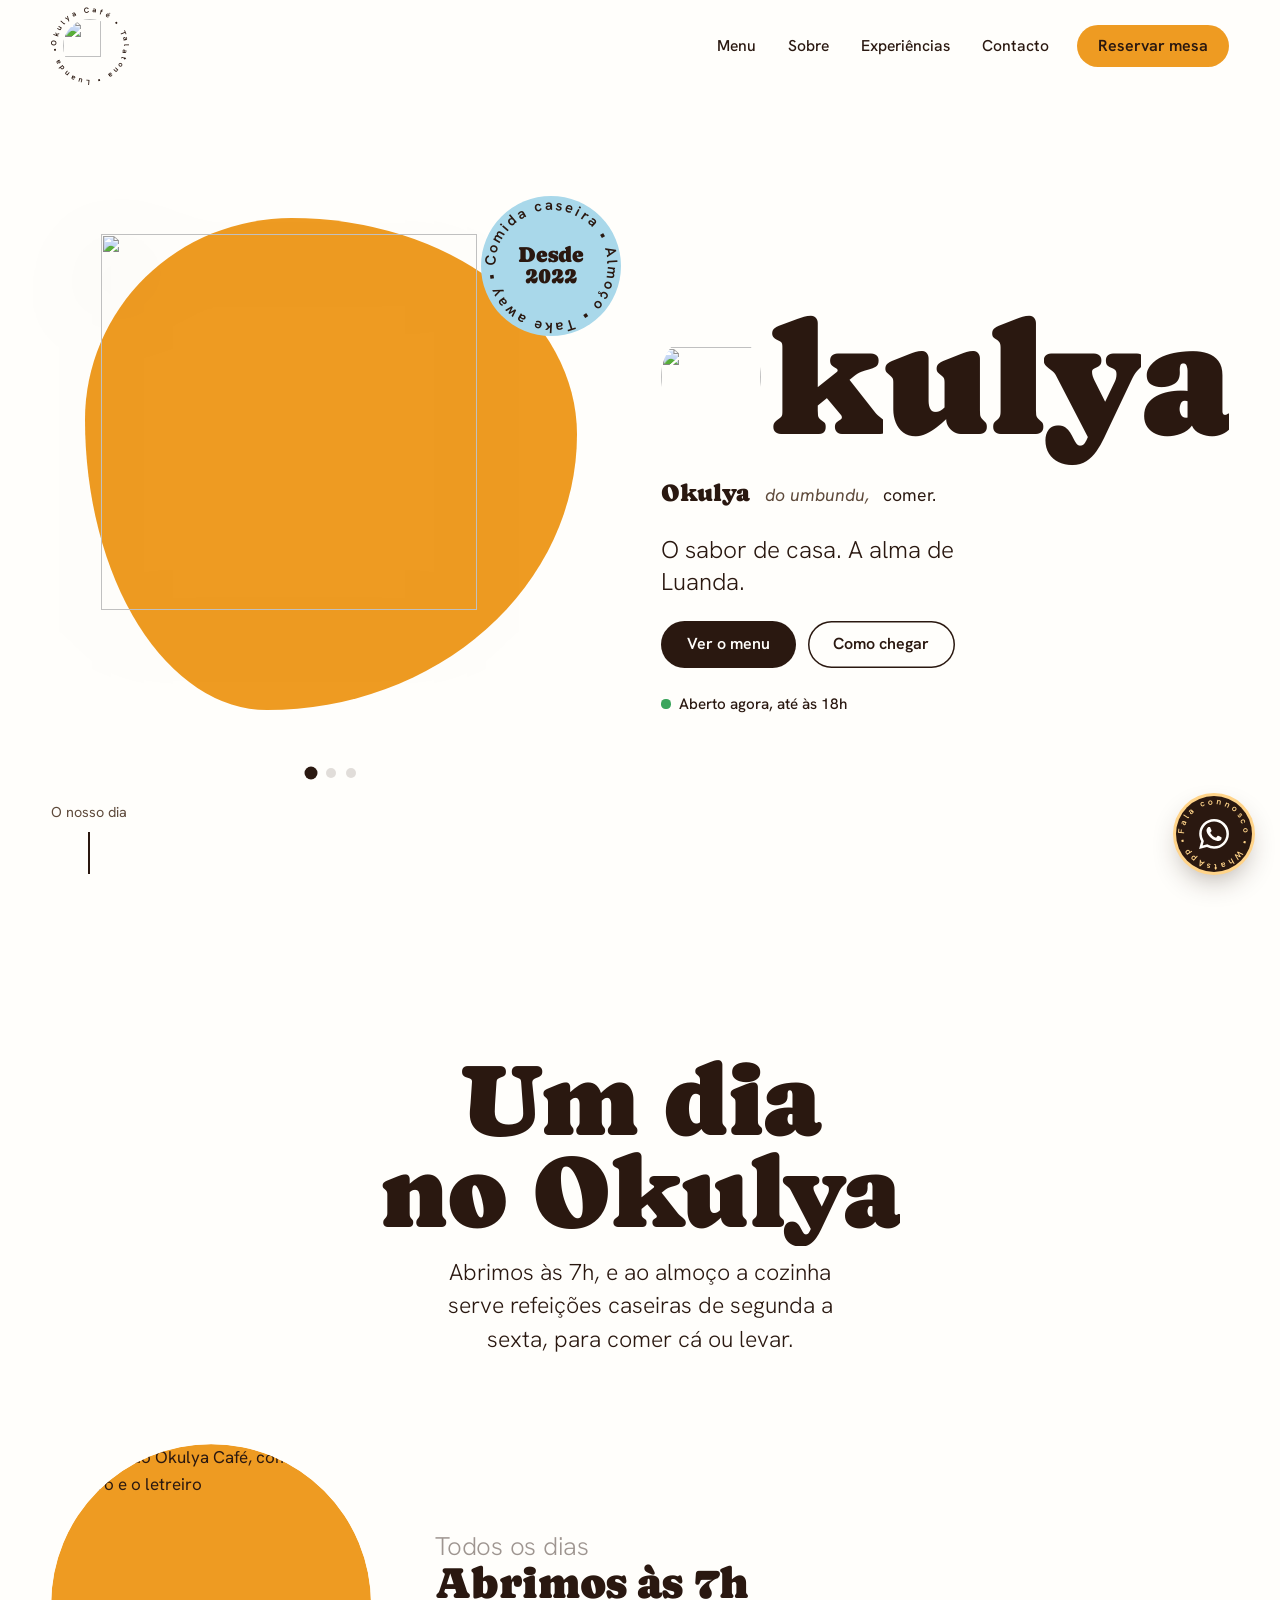
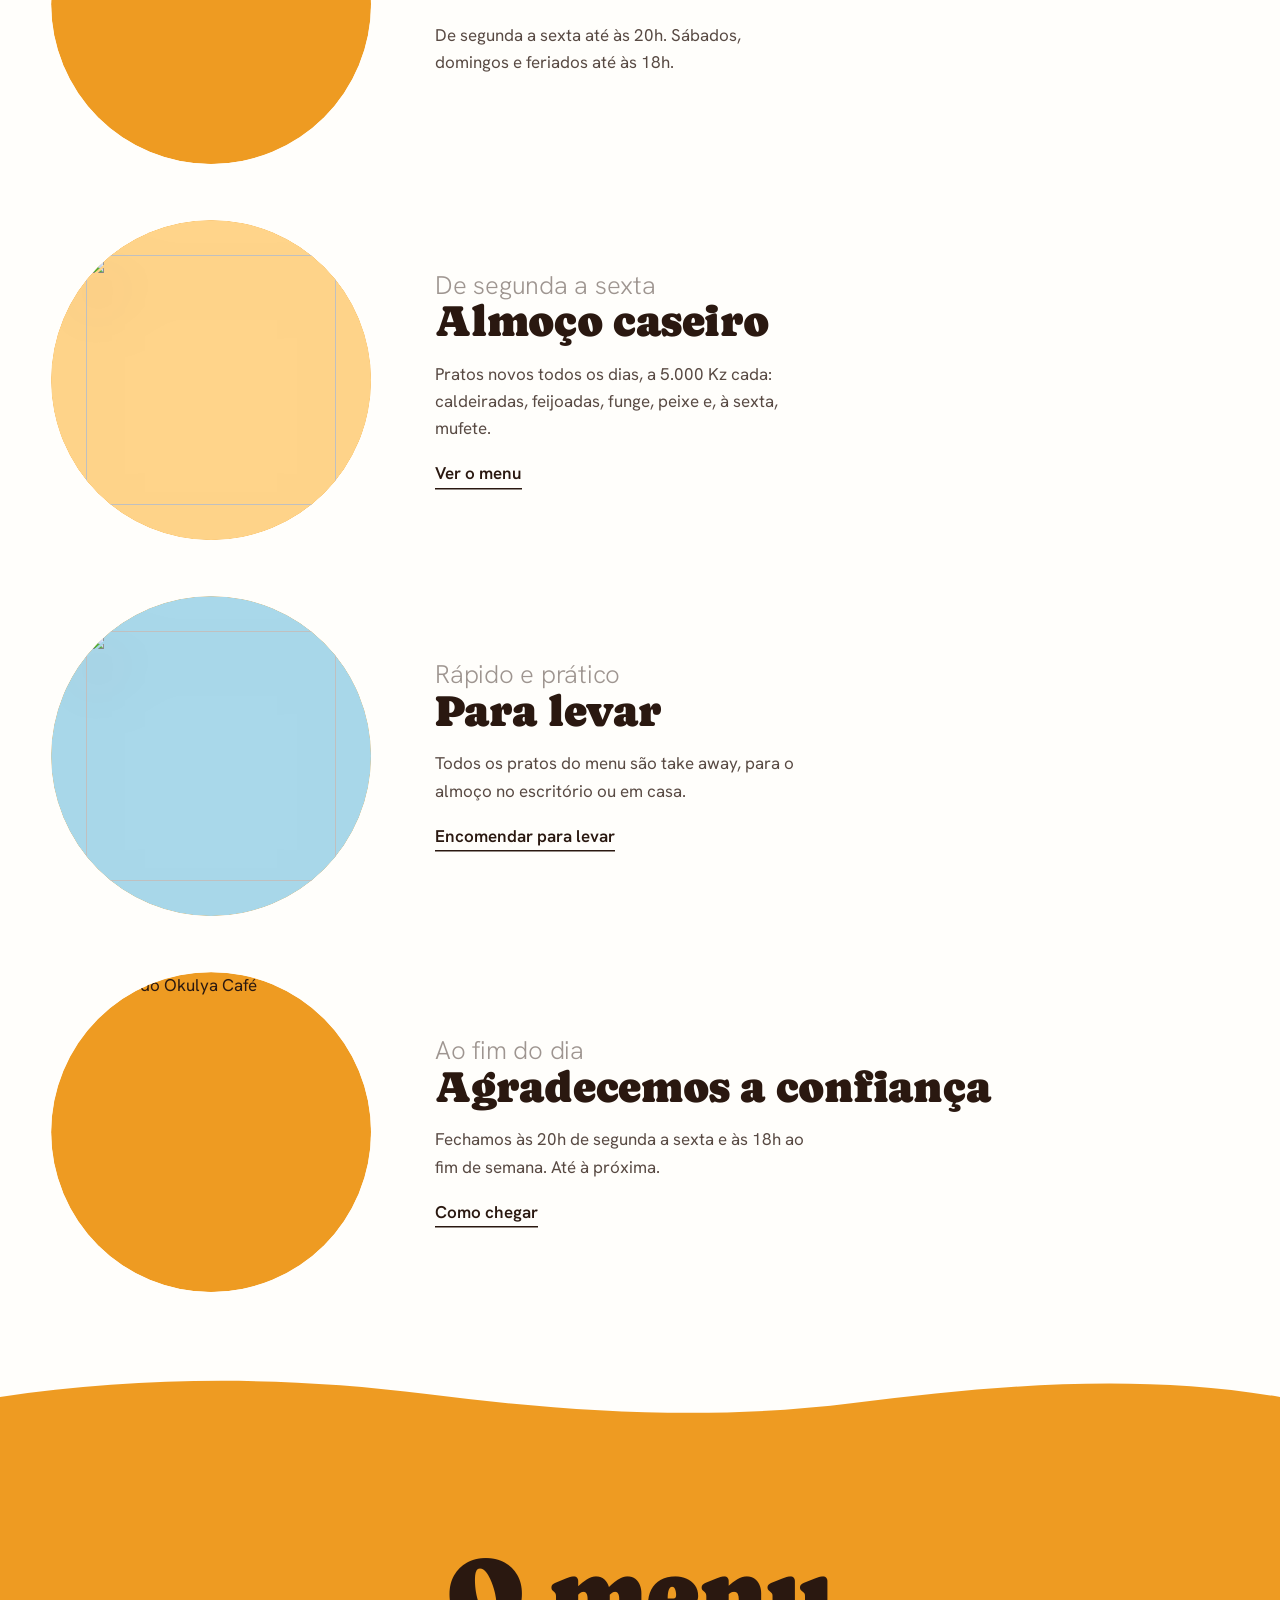
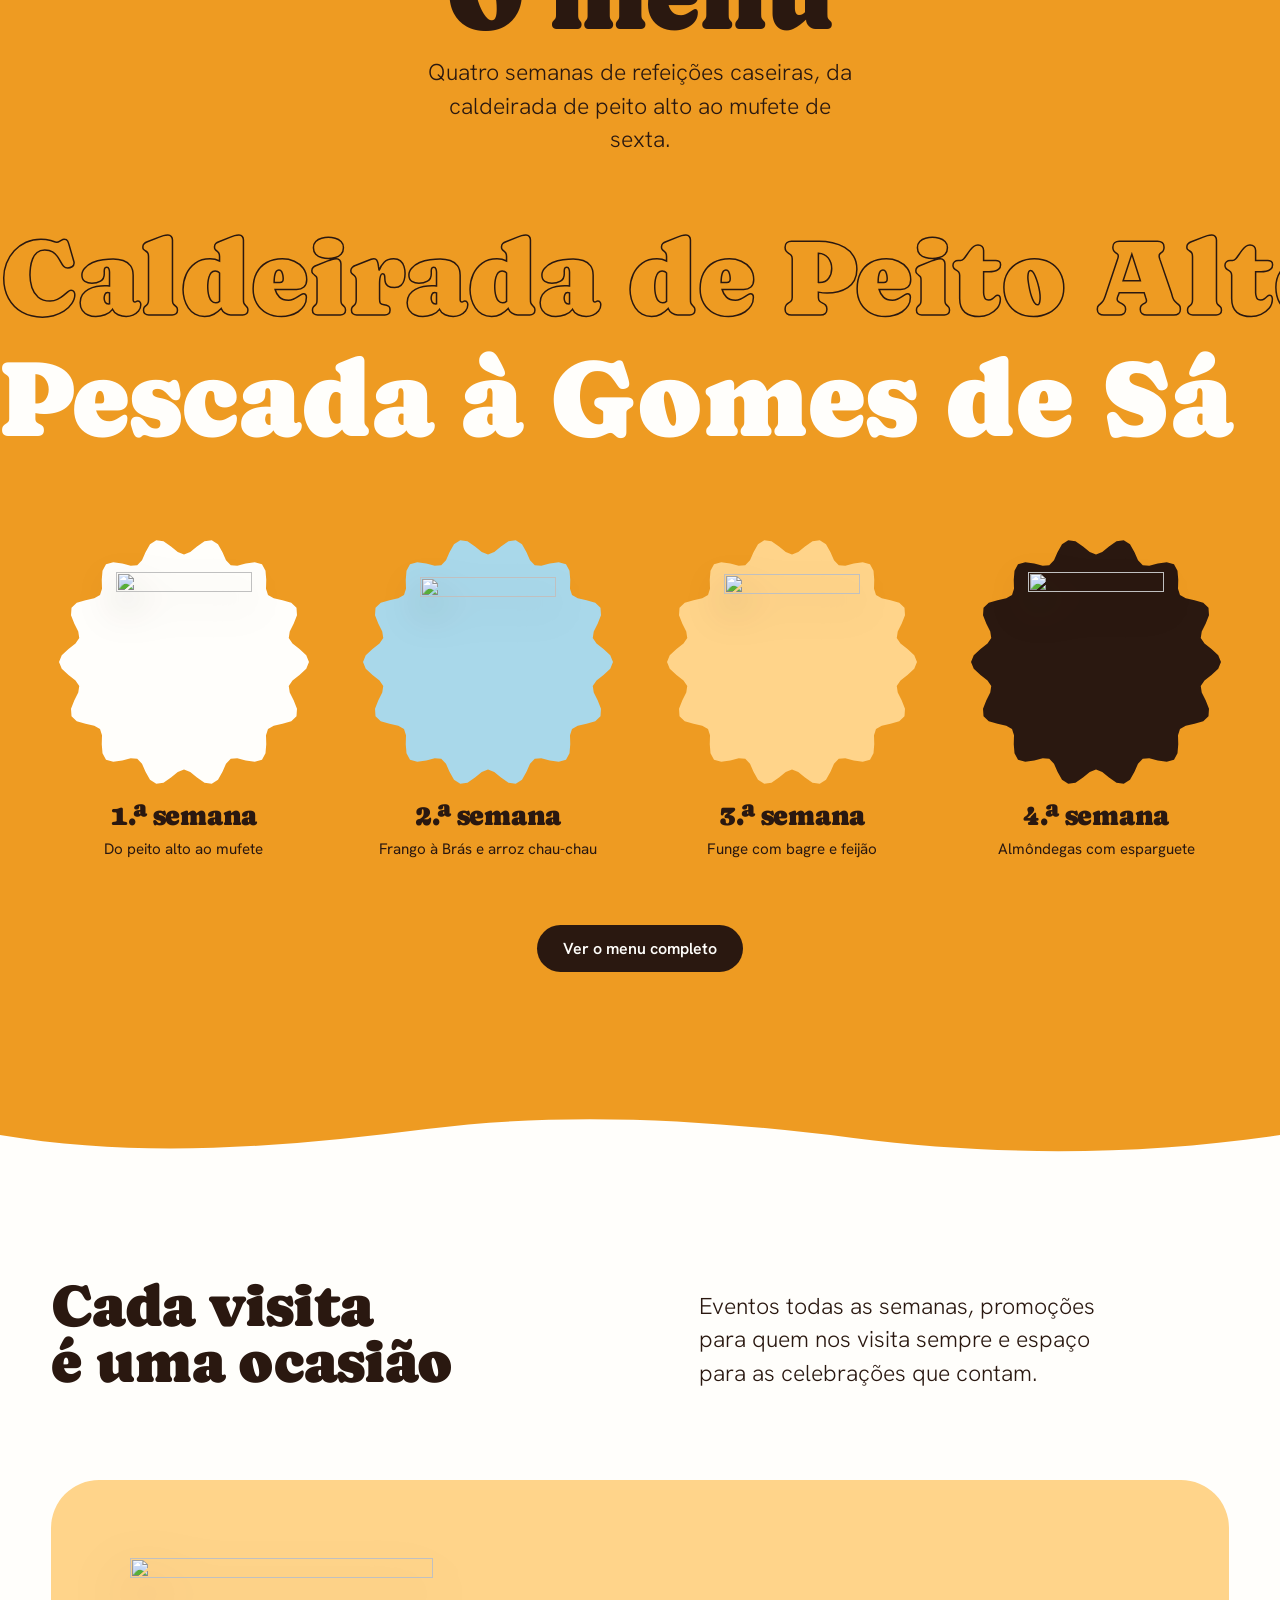
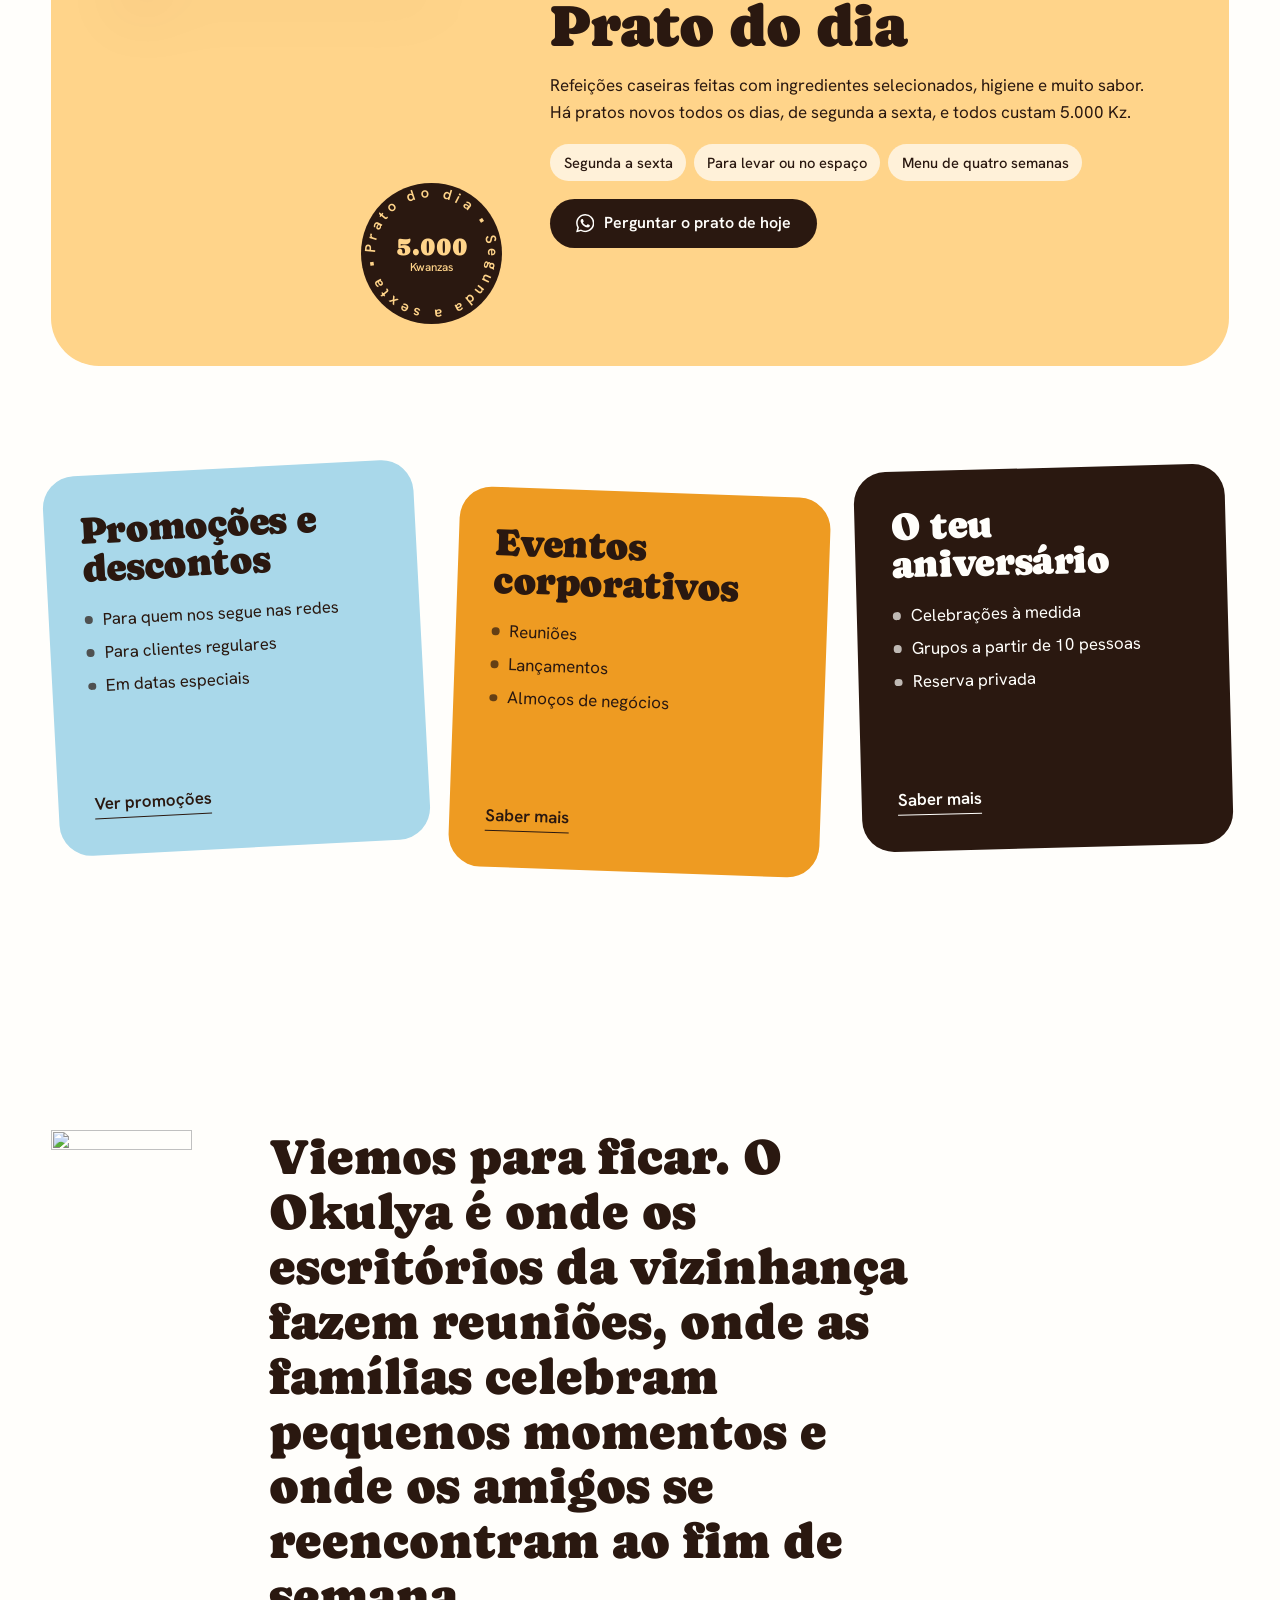
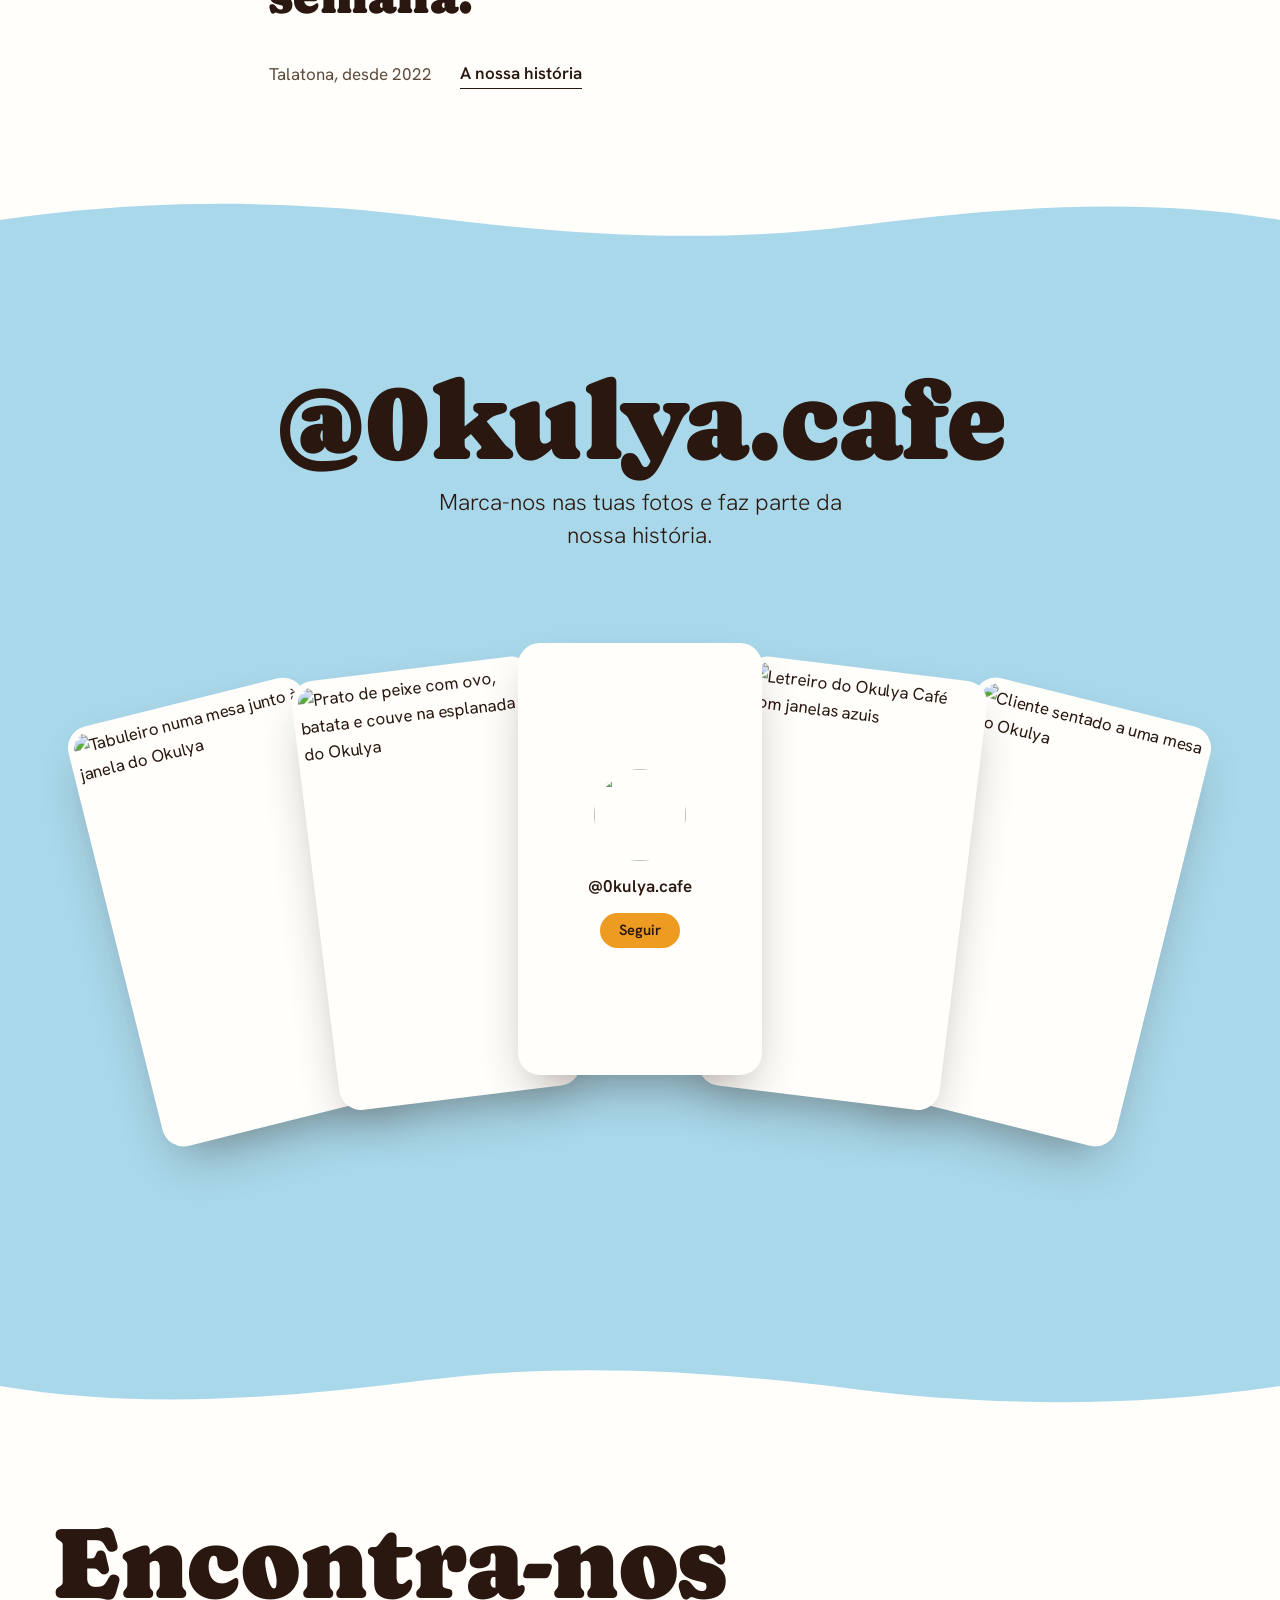
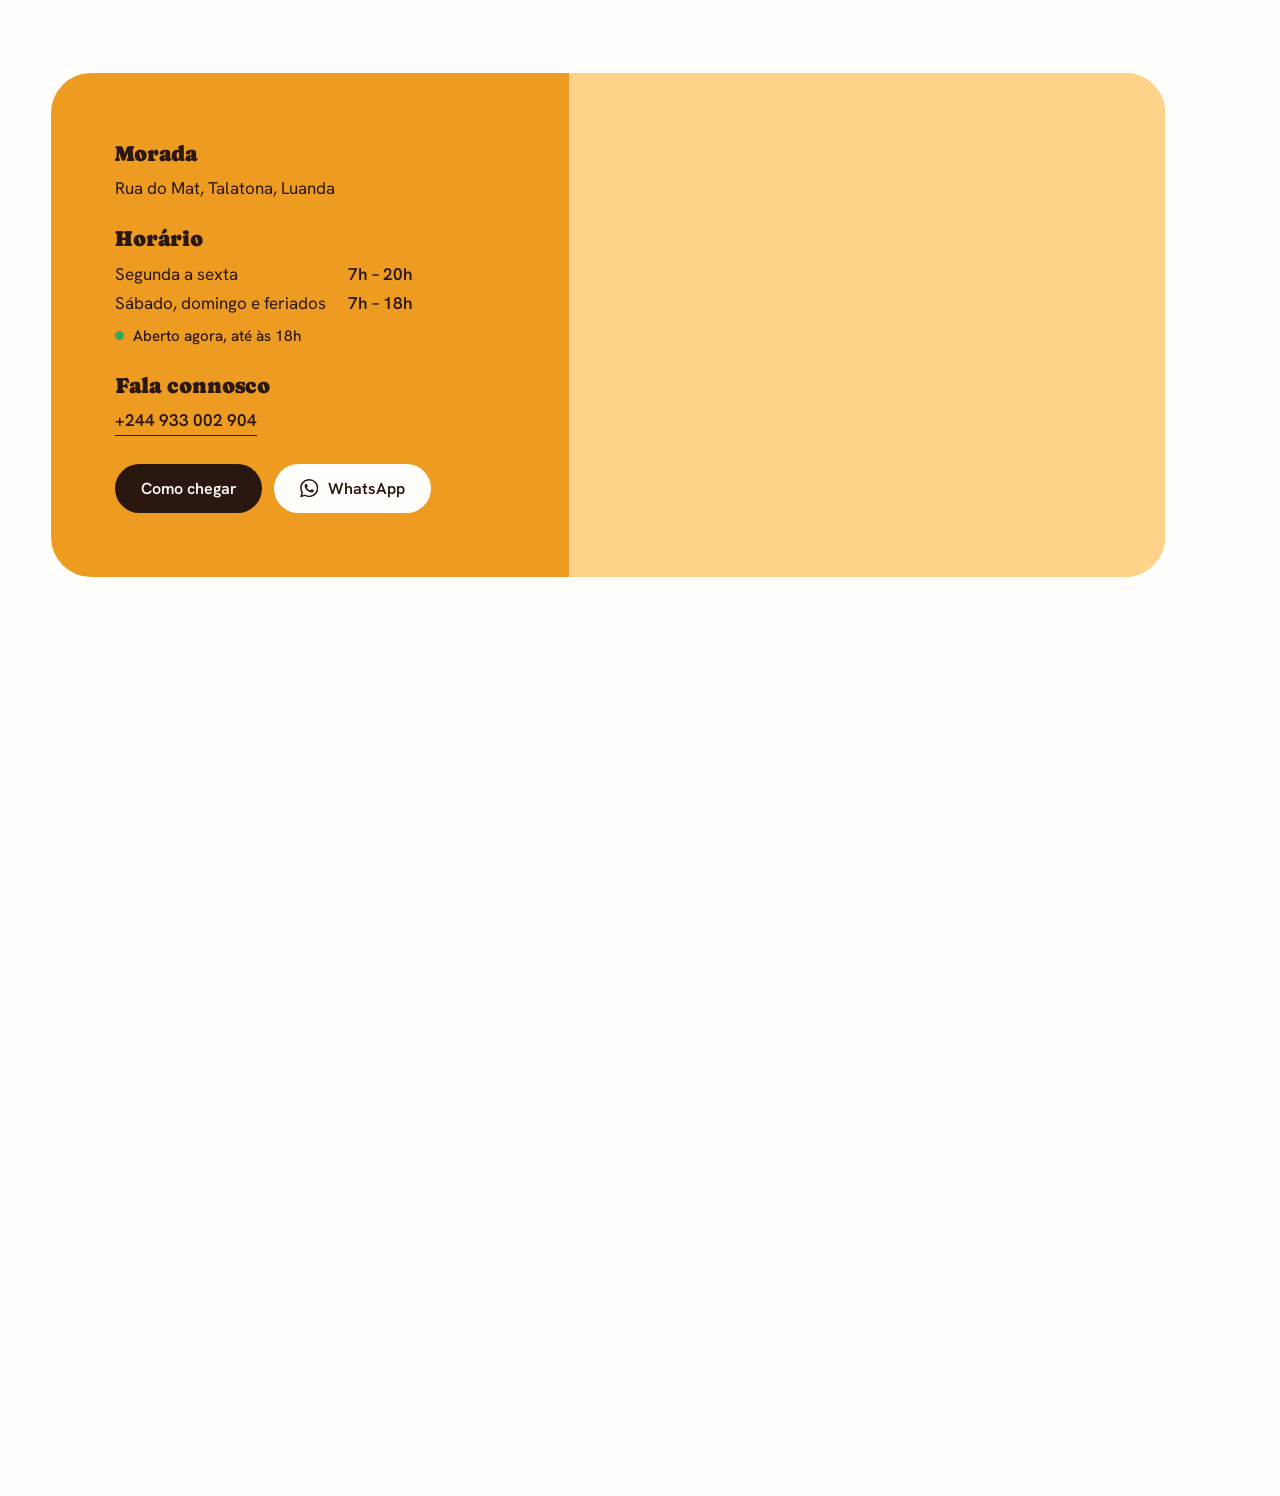
==== okulya/index.html @ 881b5ea3 "Replace the menu with the client's monthly menu Four weeks, Monday to Friday, every dish at 5.000 Kz" ====
<!doctype html>
<html lang="pt-AO">
<head>
  <meta charset="utf-8">
  <meta name="viewport" content="width=device-width, initial-scale=1, viewport-fit=cover">
  <title>Okulya Café em Talatona, Luanda</title>
  <meta name="description" content="Okulya Café em Talatona, Luanda. Refeições caseiras de segunda a sexta, a 5.000 Kz o prato, para comer cá ou levar. Aberto todos os dias a partir das 7h.">
  <meta name="theme-color" content="#EE9B22">
  <meta property="og:type" content="website">
  <meta property="og:title" content="Okulya Café em Talatona, Luanda">
  <meta property="og:description" content="O sabor de casa. A alma de Luanda. Refeições caseiras em Talatona, a 5.000 Kz o prato.">
  <meta property="og:image" content="https://innoweb.agency/okulya/assets/img/logo.webp">
  <link rel="icon" type="image/png" href="/okulya/favicon.png">
  <link rel="apple-touch-icon" href="/okulya/apple-touch-icon.png">
  <link rel="preconnect" href="https://fonts.googleapis.com">
  <link rel="preconnect" href="https://fonts.gstatic.com" crossorigin>
  <link href="https://fonts.googleapis.com/css2?family=Caprasimo&family=Hanken+Grotesk:ital,wght@0,300;0,400;0,500;0,600;1,400&display=swap" rel="stylesheet">
  <link rel="stylesheet" href="/okulya/assets/css/style.css">
  <link rel="preload" as="image" href="/okulya/assets/img/parede-okulya.webp">
  <script>document.documentElement.classList.add('js', 'is-entering');</script>
</head>
<body data-page="home">
  <a class="skip-link" href="#conteudo">Saltar para o conteúdo</a>

  <div class="pt" aria-hidden="true"><img src="/okulya/assets/img/logo.webp" alt="" width="170" height="170"></div>

  <header class="site-header">
    <a class="brand" href="/okulya" aria-label="Okulya Café, página inicial">
      <svg viewBox="0 0 100 100" aria-hidden="true"><defs><path id="ring-brand" d="M50,50 m-43,0 a43,43 0 1,1 86,0 a43,43 0 1,1 -86,0"/></defs><text><textPath href="#ring-brand" textLength="268">Okulya Café • Talatona • Luanda •</textPath></text></svg>
      <img src="/okulya/assets/img/logo.webp" alt="" width="56" height="56">
    </a>
    <nav class="nav" aria-label="Principal">
      <a href="/okulya/menu.html">Menu</a>
      <a href="/okulya/sobre.html">Sobre</a>
      <a href="/okulya/experiencias.html">Experiências</a>
      <a href="#contacto">Contacto</a>
      <a class="btn btn--ambar" href="https://wa.me/244933002904?text=Ol%C3%A1!%20Gostaria%20de%20reservar%20uma%20mesa%20no%20Okulya%20Caf%C3%A9." target="_blank" rel="noopener">Reservar mesa</a>
    </nav>
    <button class="menu-toggle" type="button" aria-expanded="false" aria-controls="mobile-menu"><span></span><b class="visually-hidden">Abrir menu</b></button>
  </header>

  <div class="mobile-menu" id="mobile-menu">
    <div class="mobile-menu__blob" aria-hidden="true"></div>
    <ul>
      <li><a class="mm-link" href="/okulya/menu.html">Menu</a></li>
      <li><a class="mm-link" href="/okulya/sobre.html">Sobre</a></li>
      <li><a class="mm-link" href="/okulya/experiencias.html">Experiências</a></li>
      <li><a class="mm-link" href="#contacto">Contacto</a></li>
    </ul>
    <div class="mobile-menu__foot">
      <p>Rua do Mat, Talatona, Luanda</p>
      <p><span class="status" data-status>Aberto todos os dias a partir das 7h</span></p>
      <p><a class="btn" href="https://wa.me/244933002904?text=Ol%C3%A1!%20Gostaria%20de%20reservar%20uma%20mesa%20no%20Okulya%20Caf%C3%A9." target="_blank" rel="noopener">Reservar mesa</a></p>
    </div>
  </div>

  <main id="conteudo">

    <!-- ============ HERO ============ -->
    <!-- hero-pin gives the hero room to stay on screen (CSS sticky) while the "o" opens -->
    <div class="hero-pin">
    <section class="hero" aria-labelledby="hero-title">
      <!-- The photo seen through the "o". With motion, scrolling opens it until it fills the screen. -->
      <div class="hero__reveal" aria-hidden="true">
        <img class="hero__reveal-img" src="/okulya/assets/img/parede-okulya.webp" alt="" width="1920" height="1080" fetchpriority="high">
        <div class="hero__shade"></div>
      </div>

      <div class="hero__stage">
        <div class="hero__blob" aria-hidden="true"></div>
        <div class="hero__plates">
          <img class="hero__plate is-active" src="/okulya/assets/img/plate-1.webp" alt="" width="800" height="777">
          <img class="hero__plate" src="/okulya/assets/img/plate-3.webp" alt="" width="800" height="735" loading="lazy">
          <img class="hero__plate" src="/okulya/assets/img/plate-4.webp" alt="" width="800" height="761" loading="lazy">
        </div>
        <div class="sticker hero__sticker" aria-hidden="true">
          <svg class="ring" viewBox="0 0 100 100"><defs><path id="ring-hero" d="M50,50 m-40,0 a40,40 0 1,1 80,0 a40,40 0 1,1 -80,0"/></defs><text><textPath href="#ring-hero" textLength="248">Comida caseira • Almoço • Take away •</textPath></text></svg>
          <span class="sticker__core">Desde<br>2022</span>
        </div>
        <div class="hero__dots" role="group" aria-label="Pratos em destaque">
          <button type="button" aria-current="true" aria-label="Prato 1"></button>
          <button type="button" aria-label="Prato 2"></button>
          <button type="button" aria-label="Prato 3"></button>
        </div>
      </div>

      <div class="hero__copy">
        <h1 class="hero__word" id="hero-title">
          <span class="visually-hidden">Okulya Café</span>
          <img class="hero__swoosh" src="/okulya/assets/img/swoosh.webp" alt="" width="900" height="705" aria-hidden="true">
          <span class="hero__o" aria-hidden="true"><img class="hero__o-img" src="/okulya/assets/img/parede-okulya-o.webp" alt="" width="480" height="480"></span><span class="hero__letters" aria-hidden="true"><span class="hero__l"><span>k</span></span><span class="hero__l"><span>u</span></span><span class="hero__l"><span>l</span></span><span class="hero__l"><span>y</span></span><span class="hero__l"><span>a</span></span></span>
        </h1>
        <p class="hero__def" data-hero-item><b>Okulya</b> <i>do umbundu,</i> <span>comer.</span></p>
        <p class="hero__tag" data-hero-item>O sabor de casa. A alma de Luanda.</p>
        <div class="hero__actions" data-hero-item>
          <a class="btn" href="/okulya/menu.html">Ver o menu</a>
          <a class="btn btn--line" href="#contacto">Como chegar</a>
        </div>
        <p data-hero-item><span class="status" data-status>Aberto todos os dias a partir das 7h</span></p>
      </div>

      <a class="hero__cue" href="#o-dia"><span>O nosso dia</span><i></i></a>

      <!-- Appears on the photo once it has filled the screen: the start of "um dia no okulya" -->
      <div class="hero__after" aria-hidden="true">
        <p class="display-l"><span class="line-mask"><span>Um dia</span></span><span class="line-mask"><span>no Okulya</span></span></p>
        <p class="lede">Abrimos às 7h, e ao almoço a cozinha serve refeições caseiras de segunda a sexta, para comer cá ou levar.</p>
      </div>
    </section>
    </div>

    <!-- ============ THE DAY (porthole) ============ -->
    <section class="dia" id="o-dia" aria-labelledby="dia-title">
      <div class="dia__intro">
        <h2 class="display-l" id="dia-title" data-rise><span class="line-mask"><span>Um dia</span></span><span class="line-mask"><span>no Okulya</span></span></h2>
        <p class="lede">Abrimos às 7h, e ao almoço a cozinha serve refeições caseiras de segunda a sexta, para comer cá ou levar.</p>
      </div>

      <!-- dia__track is the scroll length of the story; the stage stays on screen inside it (CSS sticky) -->
      <div class="dia__track">
      <div class="dia__stage">
        <div class="dia__sky dia__sky--dusk" aria-hidden="true"></div>
        <div class="dia__sky dia__sky--night" aria-hidden="true"></div>
        <div class="dia__sun" aria-hidden="true"></div>
        <nav class="dia__index" aria-label="Momentos do dia">
          <button type="button" data-step="0" aria-label="Abertura, 7h"><i></i><span>Abertura</span></button>
          <button type="button" data-step="1" aria-label="Almoço, de segunda a sexta"><i></i><span>Almoço</span></button>
          <button type="button" data-step="2" aria-label="Para levar"><i></i><span>Para levar</span></button>
          <button type="button" data-step="3" aria-label="Fim do dia"><i></i><span>Fim do dia</span></button>
        </nav>
        <img class="dia__cutout dia__cutout--a" src="/okulya/assets/img/plate-4.webp" alt="" width="800" height="761" loading="lazy" aria-hidden="true">
        <img class="dia__cutout dia__cutout--b" src="/okulya/assets/img/plate-3.webp" alt="" width="800" height="735" loading="lazy" aria-hidden="true">

        <ol class="dia__steps">
          <li class="dia__step">
            <div class="dia__circle"><div class="dia__img"><img src="/okulya/assets/img/day-open.webp" alt="Entrada do Okulya Café, com as portas de vidro e o letreiro" width="720" height="1280"></div></div>
            <div class="dia__caption">
              <h3 class="duo"><span class="light">Todos os dias</span><span class="dark">Abrimos às 7h</span></h3>
              <p class="desc">De segunda a sexta até às 20h. Sábados, domingos e feriados até às 18h.</p>
            </div>
          </li>
          <li class="dia__step">
            <div class="dia__circle"><div class="dia__img dia__img--plate"><img src="/okulya/assets/img/plate-3.webp" alt="" width="800" height="735" loading="lazy"></div></div>
            <div class="dia__caption">
              <h3 class="duo"><span class="light">De segunda a sexta</span><span class="dark">Almoço caseiro</span></h3>
              <p class="desc">Pratos novos todos os dias, a 5.000 Kz cada: caldeiradas, feijoadas, funge, peixe e, à sexta, mufete.</p>
              <a class="link" href="/okulya/menu.html">Ver o menu</a>
            </div>
          </li>
          <li class="dia__step">
            <div class="dia__circle"><div class="dia__img dia__img--plate" style="--c: var(--ceu)"><img src="/okulya/assets/img/plate-1.webp" alt="" width="800" height="777" loading="lazy"></div></div>
            <div class="dia__caption">
              <h3 class="duo"><span class="light">Rápido e prático</span><span class="dark">Para levar</span></h3>
              <p class="desc">Todos os pratos do menu são take away, para o almoço no escritório ou em casa.</p>
              <a class="link" href="https://wa.me/244933002904?text=Ol%C3%A1!%20Gostaria%20de%20encomendar%20um%20prato%20para%20levar." target="_blank" rel="noopener">Encomendar para levar</a>
            </div>
          </li>
          <li class="dia__step">
            <div class="dia__circle"><div class="dia__img"><img src="/okulya/assets/img/parede-okulya.webp" alt="A parede do Okulya Café" width="1920" height="1080" loading="lazy"></div></div>
            <div class="dia__caption">
              <h3 class="duo"><span class="light">Ao fim do dia</span><span class="dark">Agradecemos a confiança</span></h3>
              <p class="desc">Fechamos às 20h de segunda a sexta e às 18h ao fim de semana. Até à próxima.</p>
              <a class="link" href="#contacto">Como chegar</a>
            </div>
          </li>
        </ol>
        <p class="dia__hint" aria-hidden="true">Continua a descer</p>
      </div>
      </div>
    </section>

    <!-- ============ MENU (loud band) ============ -->
    <section class="menu-band wavy" id="menu" aria-labelledby="menu-title">
      <div class="menu-band__head wrap">
        <h2 class="display-l" id="menu-title" data-rise><span class="line-mask"><span>O menu</span></span></h2>
        <p class="lede">Quatro semanas de refeições caseiras, da caldeirada de peito alto ao mufete de sexta.</p>
      </div>

      <div class="menu-band__clip" aria-hidden="true">
        <div class="marquee" data-marquee="1">
          <div class="marquee__track">
            <span class="marquee__item marquee__item--outline">Caldeirada de Peito Alto</span><span class="marquee__sep"><img src="/okulya/assets/img/swoosh.webp" alt=""></span>
            <span class="marquee__item marquee__item--fill">Feijoada de Feijão Preto</span><span class="marquee__sep"><img src="/okulya/assets/img/swoosh.webp" alt=""></span>
            <span class="marquee__item marquee__item--outline">Mufete</span><span class="marquee__sep"><img src="/okulya/assets/img/swoosh.webp" alt=""></span>
            <span class="marquee__item marquee__item--fill">Frango à Brás</span><span class="marquee__sep"><img src="/okulya/assets/img/swoosh.webp" alt=""></span>
            <span class="marquee__item marquee__item--outline">Funge com Galinha Rija</span><span class="marquee__sep"><img src="/okulya/assets/img/swoosh.webp" alt=""></span>
          </div>
        </div>
        <div class="marquee" data-marquee="-1">
          <div class="marquee__track">
            <span class="marquee__item marquee__item--fill">Pescada à Gomes de Sá</span><span class="marquee__sep"><img src="/okulya/assets/img/swoosh.webp" alt=""></span>
            <span class="marquee__item marquee__item--outline">Cozido de Peixe Corvina</span><span class="marquee__sep"><img src="/okulya/assets/img/swoosh.webp" alt=""></span>
            <span class="marquee__item marquee__item--fill">Frango Recheado</span><span class="marquee__sep"><img src="/okulya/assets/img/swoosh.webp" alt=""></span>
            <span class="marquee__item marquee__item--outline">Bitoque de Peito de Frango</span><span class="marquee__sep"><img src="/okulya/assets/img/swoosh.webp" alt=""></span>
            <span class="marquee__item marquee__item--fill">Almôndegas com Esparguete</span><span class="marquee__sep"><img src="/okulya/assets/img/swoosh.webp" alt=""></span>
          </div>
        </div>
      </div>

      <div class="wrap">
        <ul class="cats">
          <li>
            <a class="cat" data-pop href="/okulya/menu.html#semana-1" data-cursor="Ver">
              <span class="cat__badge" style="--c: var(--cal)"><img src="/okulya/assets/img/plate-1.webp" alt="" width="800" height="777" loading="lazy"></span>
              <h3>1.ª semana</h3>
              <p>Do peito alto ao mufete</p>
            </a>
          </li>
          <li>
            <a class="cat" data-pop href="/okulya/menu.html#semana-2" data-cursor="Ver">
              <span class="cat__badge" style="--c: var(--ceu)"><img src="/okulya/assets/img/plate-3.webp" alt="" width="800" height="735" loading="lazy"></span>
              <h3>2.ª semana</h3>
              <p>Frango à Brás e arroz chau-chau</p>
            </a>
          </li>
          <li>
            <a class="cat" data-pop href="/okulya/menu.html#semana-3" data-cursor="Ver">
              <span class="cat__badge" style="--c: var(--mel)"><img src="/okulya/assets/img/plate-4.webp" alt="" width="800" height="761" loading="lazy"></span>
              <h3>3.ª semana</h3>
              <p>Funge com bagre e feijão</p>
            </a>
          </li>
          <li>
            <a class="cat" data-pop href="/okulya/menu.html#semana-4" data-cursor="Ver">
              <span class="cat__badge" style="--c: var(--cafe)"><img src="/okulya/assets/img/plate-1.webp" alt="" width="800" height="777" loading="lazy"></span>
              <h3>4.ª semana</h3>
              <p>Almôndegas com esparguete</p>
            </a>
          </li>
        </ul>
        <div class="menu-band__cta"><a class="btn" href="/okulya/menu.html">Ver o menu completo</a></div>
      </div>
    </section>

    <!-- ============ EXPERIENCES ============ -->
    <section class="exp" aria-labelledby="exp-title">
      <div class="wrap">
        <div class="exp__head">
          <h2 class="display-m" id="exp-title" data-rise><span class="line-mask"><span>Cada visita</span></span><span class="line-mask"><span>é uma ocasião</span></span></h2>
          <p class="lede">Eventos todas as semanas, promoções para quem nos visita sempre e espaço para as celebrações que contam.</p>
        </div>

        <article class="prato">
          <div class="prato__visual">
            <img src="/okulya/assets/img/plate-4.webp" alt="" width="800" height="761" loading="lazy">
            <div class="sticker prato__price" data-pop>
              <svg class="ring" viewBox="0 0 100 100" aria-hidden="true"><defs><path id="ring-prato" d="M50,50 m-40,0 a40,40 0 1,1 80,0 a40,40 0 1,1 -80,0"/></defs><text><textPath href="#ring-prato" textLength="248">Prato do dia • Segunda a sexta •</textPath></text></svg>
              <span class="sticker__core">5.000<small>Kwanzas</small></span>
            </div>
          </div>
          <div class="prato__copy">
            <h3 class="display-m">Prato do dia</h3>
            <p class="prose">Refeições caseiras feitas com ingredientes selecionados, higiene e muito sabor. Há pratos novos todos os dias, de segunda a sexta, e todos custam 5.000 Kz.</p>
            <ul class="prato__facts">
              <li>Segunda a sexta</li>
              <li>Para levar ou no espaço</li>
              <li>Menu de quatro semanas</li>
            </ul>
            <a class="btn" href="https://wa.me/244933002904?text=Ol%C3%A1!%20Qual%20%C3%A9%20o%20prato%20do%20dia%20hoje%3F" target="_blank" rel="noopener">
              <svg viewBox="0 0 24 24" aria-hidden="true" fill="currentColor"><use href="#i-wa"/></svg>
              Perguntar o prato de hoje
            </a>
          </div>
        </article>

        <div class="cards">
          <article class="card">
            <div>
              <h3>Promoções e descontos</h3>
              <ul>
                <li>Para quem nos segue nas redes</li>
                <li>Para clientes regulares</li>
                <li>Em datas especiais</li>
              </ul>
            </div>
            <a class="link" href="/okulya/experiencias.html#promocoes">Ver promoções</a>
          </article>
          <article class="card">
            <div>
              <h3>Eventos corporativos</h3>
              <ul>
                <li>Reuniões</li>
                <li>Lançamentos</li>
                <li>Almoços de negócios</li>
              </ul>
            </div>
            <a class="link" href="/okulya/experiencias.html#corporativos">Saber mais</a>
          </article>
          <article class="card">
            <div>
              <h3>O teu aniversário</h3>
              <ul>
                <li>Celebrações à medida</li>
                <li>Grupos a partir de 10 pessoas</li>
                <li>Reserva privada</li>
              </ul>
            </div>
            <a class="link" href="/okulya/experiencias.html#aniversarios">Saber mais</a>
          </article>
        </div>
      </div>
    </section>

    <!-- ============ ABOUT teaser ============ -->
    <section class="home-about" aria-labelledby="about-title">
      <div class="wrap home-about__grid">
        <img class="home-about__mark" src="/okulya/assets/img/logo.webp" alt="" width="150" height="150" loading="lazy" data-pop>
        <div>
          <h2 class="visually-hidden" id="about-title">Sobre o Okulya</h2>
          <p class="fill-text" data-fill>Viemos para ficar. O Okulya é onde os escritórios da vizinhança fazem reuniões, onde as famílias celebram pequenos momentos e onde os amigos se reencontram ao fim de semana.</p>
          <div class="home-about__foot">
            <span class="muted">Talatona, desde 2022</span>
            <a class="link" href="/okulya/sobre.html">A nossa história</a>
          </div>
        </div>
      </div>
    </section>

    <!-- ============ INSTAGRAM ============ -->
    <section class="insta wavy" aria-labelledby="insta-title">
      <div class="insta__head wrap">
        <h2 class="display-l" id="insta-title" data-rise><span class="line-mask"><span>@0kulya.cafe</span></span></h2>
        <p class="lede">Marca-nos nas tuas fotos e faz parte da nossa história.</p>
      </div>
      <div class="insta__clip">
        <div class="fan">
          <a class="fan__card" style="--i:-2;--a:2" href="https://www.instagram.com/0kulya.cafe/" target="_blank" rel="noopener" data-cursor="Ver"><img src="/okulya/assets/img/instagram/post-09.jpg" alt="Tabuleiro numa mesa junto à janela do Okulya" width="240" height="427" loading="lazy"></a>
          <a class="fan__card" style="--i:-1;--a:1" href="https://www.instagram.com/0kulya.cafe/" target="_blank" rel="noopener" data-cursor="Ver"><img src="/okulya/assets/img/instagram/post-07.jpg" alt="Prato de peixe com ovo, batata e couve na esplanada do Okulya" width="240" height="427" loading="lazy"></a>
          <div class="fan__card fan__card--profile" style="--i:0;--a:0">
            <img src="/okulya/assets/img/logo.webp" alt="" width="92" height="92" loading="lazy">
            <b>@0kulya.cafe</b>
            <a class="btn btn--ambar" href="https://www.instagram.com/0kulya.cafe/" target="_blank" rel="noopener">Seguir</a>
          </div>
          <a class="fan__card" style="--i:1;--a:1" href="https://www.instagram.com/0kulya.cafe/" target="_blank" rel="noopener" data-cursor="Ver"><img src="/okulya/assets/img/instagram/post-05.jpg" alt="Letreiro do Okulya Café com janelas azuis" width="240" height="427" loading="lazy"></a>
          <a class="fan__card" style="--i:2;--a:2" href="https://www.instagram.com/0kulya.cafe/" target="_blank" rel="noopener" data-cursor="Ver"><img src="/okulya/assets/img/instagram/post-11.jpg" alt="Cliente sentado a uma mesa do Okulya" width="240" height="427" loading="lazy"></a>
        </div>
      </div>
    </section>

    <!-- ============ VISIT ============ -->
    <section class="visit" id="contacto" aria-labelledby="visit-title">
      <div class="wrap">
        <h2 class="display-l" id="visit-title" data-rise style="margin-bottom: clamp(32px, 5vw, 64px)"><span class="line-mask"><span>Encontra-nos</span></span></h2>
        <div class="visit__card">
          <div class="visit__info">
            <dl>
              <div>
                <dt>Morada</dt>
                <dd>Rua do Mat, Talatona, Luanda</dd>
              </div>
              <div>
                <dt>Horário</dt>
                <dd class="hours"><span>Segunda a sexta</span><span>7h – 20h</span><span>Sábado, domingo e feriados</span><span>7h – 18h</span></dd>
                <dd><span class="status" data-status>Aberto todos os dias a partir das 7h</span></dd>
              </div>
              <div>
                <dt>Fala connosco</dt>
                <dd><a class="link" href="tel:+244933002904">+244 933 002 904</a></dd>
              </div>
            </dl>
            <div class="visit__actions">
              <a class="btn" href="https://www.google.com/maps/dir/?api=1&amp;destination=-8.9171841,13.1995378" target="_blank" rel="noopener">Como chegar</a>
              <a class="btn btn--light" href="https://wa.me/244933002904?text=Ol%C3%A1!%20Gostaria%20de%20saber%20mais%20sobre%20o%20Okulya%20Caf%C3%A9." target="_blank" rel="noopener">
                <svg viewBox="0 0 24 24" aria-hidden="true" fill="currentColor"><use href="#i-wa"/></svg>
                WhatsApp
              </a>
            </div>
          </div>
          <div class="visit__map">
            <iframe title="Mapa com a localização do Okulya Café em Talatona" src="https://maps.google.com/maps?q=-8.9171841,13.1995378&amp;z=16&amp;output=embed" loading="lazy" referrerpolicy="no-referrer-when-downgrade"></iframe>
          </div>
          <a class="visit__tab" href="https://www.google.com/maps/dir/?api=1&amp;destination=-8.9171841,13.1995378" target="_blank" rel="noopener">Como chegar</a>
        </div>
      </div>
    </section>

  </main>

  <footer class="site-footer">
    <div class="wrap">
      <div class="footer__grid">
        <h2>Passa hoje por cá.</h2>
        <div>
          <h3>Visita</h3>
          <ul>
            <li>Rua do Mat, Talatona, Luanda</li>
            <li>Seg. a sex. 7h – 20h</li>
            <li>Sáb., dom. e feriados 7h – 18h</li>
          </ul>
        </div>
        <div>
          <h3>Fala connosco</h3>
          <ul>
            <li><a href="https://wa.me/244933002904" target="_blank" rel="noopener">WhatsApp</a></li>
            <li><a href="tel:+244933002904">+244 933 002 904</a></li>
          </ul>
        </div>
        <div>
          <h3>Segue</h3>
          <ul>
            <li><a href="https://www.instagram.com/0kulya.cafe/" target="_blank" rel="noopener">Instagram</a></li>
            <li><a href="https://www.facebook.com/profile.php?id=100083340589429" target="_blank" rel="noopener">Facebook</a></li>
            <li><a href="https://www.tiktok.com/@0kulya.cafe" target="_blank" rel="noopener">TikTok</a></li>
            <li><a href="https://www.linkedin.com/company/okulya" target="_blank" rel="noopener">LinkedIn</a></li>
            <li><a href="https://www.tripadvisor.co.uk/Restaurant_Review-g293763-d33320831-Reviews-Okulya_Cafe-Luanda_Luanda_Province.html" target="_blank" rel="noopener">TripAdvisor</a></li>
          </ul>
        </div>
      </div>
      <div class="footer__legal">
        <span>© <span data-year>2026</span> Okulya Café, Talatona, Luanda</span>
        <a class="footer__credit" href="https://innoweb.agency" target="_blank" rel="noopener">Made by Innoweb Agency Solutions</a>
        <span class="footer__links"><a href="/okulya/menu.html">Menu</a><a href="/okulya/sobre.html">Sobre</a><a href="/okulya/experiencias.html">Experiências</a></span>
      </div>
    </div>
    <p class="footer__word" aria-hidden="true">okulya</p>
  </footer>

  <a class="sticker wa" href="https://wa.me/244933002904?text=Ol%C3%A1!%20Gostaria%20de%20saber%20mais%20sobre%20o%20Okulya%20Caf%C3%A9." target="_blank" rel="noopener" aria-label="Fala connosco no WhatsApp">
    <svg class="ring" viewBox="0 0 100 100" aria-hidden="true"><defs><path id="ring-wa" d="M50,50 m-39,0 a39,39 0 1,1 78,0 a39,39 0 1,1 -78,0"/></defs><text><textPath href="#ring-wa" textLength="240">Fala connosco • WhatsApp •</textPath></text></svg>
    <svg class="wa__icon" viewBox="0 0 24 24" aria-hidden="true"><use href="#i-wa"/></svg>
  </a>

  <svg width="0" height="0" style="position:absolute" aria-hidden="true">
    <symbol id="i-wa" viewBox="0 0 24 24"><path d="M17.472 14.382c-.297-.149-1.758-.867-2.03-.967-.273-.099-.471-.148-.67.15-.197.297-.767.966-.94 1.164-.173.199-.347.223-.644.075-.297-.15-1.255-.463-2.39-1.475-.883-.788-1.48-1.761-1.653-2.059-.173-.297-.018-.458.13-.606.134-.133.298-.347.446-.52.149-.174.198-.298.298-.497.099-.198.05-.371-.025-.52-.075-.149-.669-1.612-.916-2.207-.242-.579-.487-.5-.669-.51-.173-.008-.371-.01-.57-.01-.198 0-.52.074-.792.372-.272.297-1.04 1.016-1.04 2.479 0 1.462 1.065 2.875 1.213 3.074.149.198 2.096 3.2 5.077 4.487.709.306 1.262.489 1.694.625.712.227 1.36.195 1.871.118.571-.085 1.758-.719 2.006-1.413.248-.694.248-1.289.173-1.413-.074-.124-.272-.198-.57-.347m-5.421 7.403h-.004a9.87 9.87 0 0 1-5.031-1.378l-.361-.214-3.741.982.998-3.648-.235-.374a9.86 9.86 0 0 1-1.51-5.26c.001-5.45 4.436-9.884 9.888-9.884 2.64 0 5.122 1.03 6.988 2.898a9.825 9.825 0 0 1 2.893 6.994c-.003 5.45-4.437 9.884-9.885 9.884m8.413-18.297A11.815 11.815 0 0 0 12.05 0C5.495 0 .16 5.335.157 11.892c0 2.096.547 4.142 1.588 5.945L.057 24l6.305-1.654a11.882 11.882 0 0 0 5.683 1.448h.005c6.554 0 11.89-5.335 11.893-11.893a11.821 11.821 0 0 0-3.48-8.413z"/></symbol>
  </svg>

  <script src="/okulya/assets/vendor/gsap.min.js" defer></script>
  <script src="/okulya/assets/vendor/ScrollTrigger.min.js" defer></script>
  <script src="/okulya/assets/js/main.js" defer></script>
</body>
</html>
---- okulya/assets/css/style.css ----
/* ==========================================================================
   Okulya Café
   Base: calm, white, airy (the elegant half).
   Loud moments are confined to stickers, the menu marquee and the Instagram fan.
   ========================================================================== */

:root {
  --cal: #FFFEFB;         /* whitewash walls */
  --cafe: #2A1810;        /* espresso, logo lettering */
  --cafe-soft: #5E4A3B;   /* secondary text */
  --ambar: #EE9B22;       /* the logo swoosh */
  --mel: #FFD48A;         /* honey */
  --ceu: #A9D8EA;         /* Luanda sky, the café's window frames */
  --line: rgba(42, 24, 16, .14);

  --font-display: "Caprasimo", "Cooper Black", Georgia, serif;
  --font-body: "Hanken Grotesk", system-ui, -apple-system, "Segoe UI", sans-serif;

  --ease: cubic-bezier(.22, 1, .36, 1);
  --ease-back: cubic-bezier(.34, 1.56, .64, 1);

  --gutter: clamp(16px, 4vw, 56px);
  --max: 1320px;
  --header-h: 92px;

  --scallop: polygon(100.0% 50.0%,98.9% 52.7%,96.2% 55.2%,93.4% 57.4%,91.9% 59.6%,92.3% 62.2%,93.9% 65.4%,95.2% 68.7%,95.0% 71.7%,92.9% 73.7%,89.4% 74.7%,85.9% 75.5%,83.6% 76.8%,82.8% 79.3%,82.9% 82.9%,82.6% 86.5%,81.2% 89.1%,78.3% 89.9%,74.7% 89.4%,71.3% 88.5%,68.7% 88.7%,66.8% 90.7%,65.4% 93.9%,63.6% 97.1%,61.1% 98.7%,58.2% 98.3%,55.2% 96.2%,52.5% 94.0%,50.0% 93.0%,47.5% 94.0%,44.8% 96.2%,41.8% 98.3%,38.9% 98.7%,36.4% 97.1%,34.6% 93.9%,33.2% 90.7%,31.3% 88.7%,28.7% 88.5%,25.3% 89.4%,21.7% 89.9%,18.8% 89.1%,17.4% 86.5%,17.1% 82.9%,17.2% 79.3%,16.4% 76.8%,14.1% 75.5%,10.6% 74.7%,7.1% 73.7%,5.0% 71.7%,4.8% 68.7%,6.1% 65.4%,7.7% 62.2%,8.1% 59.6%,6.6% 57.4%,3.8% 55.2%,1.1% 52.7%,0.0% 50.0%,1.1% 47.3%,3.8% 44.8%,6.6% 42.6%,8.1% 40.4%,7.7% 37.8%,6.1% 34.6%,4.8% 31.3%,5.0% 28.3%,7.1% 26.3%,10.6% 25.3%,14.1% 24.5%,16.4% 23.2%,17.2% 20.7%,17.1% 17.1%,17.4% 13.5%,18.8% 10.9%,21.7% 10.1%,25.3% 10.6%,28.7% 11.5%,31.3% 11.3%,33.2% 9.3%,34.6% 6.1%,36.4% 2.9%,38.9% 1.3%,41.8% 1.7%,44.8% 3.8%,47.5% 6.0%,50.0% 7.0%,52.5% 6.0%,55.2% 3.8%,58.2% 1.7%,61.1% 1.3%,63.6% 2.9%,65.4% 6.1%,66.8% 9.3%,68.7% 11.3%,71.3% 11.5%,74.7% 10.6%,78.3% 10.1%,81.2% 10.9%,82.6% 13.5%,82.9% 17.1%,82.8% 20.7%,83.6% 23.2%,85.9% 24.5%,89.4% 25.3%,92.9% 26.3%,95.0% 28.3%,95.2% 31.3%,93.9% 34.6%,92.3% 37.8%,91.9% 40.4%,93.4% 42.6%,96.2% 44.8%,98.9% 47.3%);
  --wave: url("data:image/svg+xml,%3Csvg xmlns='http://www.w3.org/2000/svg' viewBox='0 0 1440 64' preserveAspectRatio='none'%3E%3Cpath d='M0 32C160 4 320 4 480 28s320 36 480 12 320-40 480-8V64H0Z'/%3E%3C/svg%3E");
}

/* ---------- reset ---------- */
*, *::before, *::after { box-sizing: border-box; }
html { -webkit-text-size-adjust: 100%; text-size-adjust: 100%; }
body {
  margin: 0;
  background: var(--cal);
  color: var(--cafe);
  font-family: var(--font-body);
  font-size: 1.0625rem;
  line-height: 1.6;
  -webkit-font-smoothing: antialiased;
  overflow-x: clip;
}
img, svg, video, iframe { display: block; max-width: 100%; }
img { height: auto; }
a { color: inherit; }
button { font: inherit; color: inherit; background: none; border: 0; padding: 0; cursor: pointer; }
h1, h2, h3, h4 { margin: 0; font-family: var(--font-display); font-weight: 400; line-height: 1; letter-spacing: -.01em; }
p { margin: 0; }
ul, ol { margin: 0; padding: 0; list-style: none; }
:focus-visible { outline: 3px solid var(--ambar); outline-offset: 3px; border-radius: 6px; }
.visually-hidden {
  position: absolute !important; width: 1px; height: 1px; padding: 0; margin: -1px;
  overflow: hidden; clip: rect(0 0 0 0); white-space: nowrap; border: 0;
}
.skip-link {
  position: fixed; left: 16px; top: -60px; z-index: 2000;
  background: var(--cafe); color: var(--cal); padding: 10px 16px; border-radius: 999px;
  text-decoration: none; transition: top .2s;
}
.skip-link:focus { top: 16px; }

.wrap { width: 100%; max-width: var(--max); margin-inline: auto; padding-inline: var(--gutter); }

/* ---------- type ---------- */
.display-xl { font-size: clamp(4.5rem, 15vw, 15rem); line-height: .82; }
.display-l  { font-size: clamp(3rem, 8vw, 7rem); line-height: .9; }
.display-m  { font-size: clamp(2.25rem, 4.6vw, 4rem); line-height: .95; }
.display-s  { font-size: clamp(1.6rem, 2.4vw, 2.1rem); line-height: 1.05; }
.lede { font-size: clamp(1.2rem, 1.8vw, 1.45rem); line-height: 1.45; font-weight: 300; max-width: 34ch; }
.muted { color: var(--cafe-soft); }
.prose { max-width: 60ch; }
.prose p + p { margin-top: 1em; }
.prose strong { font-weight: 600; }

/* Soquendo-style two-tone caption: a light line over a dark line */
.duo { display: grid; gap: .1em; font-size: clamp(1.35rem, 2vw, 1.75rem); line-height: 1.1; }
.duo .light { font-family: var(--font-body); font-weight: 300; color: rgba(42, 24, 16, .5); }
.duo .dark { font-family: var(--font-display); font-size: 1.7em; line-height: .95; }

/* split-line reveal: lines rise out of a mask */
.line-mask { display: block; overflow: hidden; padding-bottom: .08em; margin-bottom: -.08em; }
.line-mask > span { display: block; will-change: transform; }

/* ---------- buttons & links ---------- */
.btn {
  --bg: var(--cafe); --fg: var(--cal);
  display: inline-flex; align-items: center; gap: .6em;
  padding: .95em 1.6em; border-radius: 999px;
  background: var(--bg); color: var(--fg);
  font-weight: 600; font-size: 1rem; line-height: 1; text-decoration: none;
  transition: transform .35s var(--ease-back), background-color .25s, color .25s;
}
.btn:hover { transform: translateY(-2px) scale(1.03); }
.btn:active { transform: scale(.98); }
.btn svg { width: 1.15em; height: 1.15em; flex: none; }
.btn--ambar { --bg: var(--ambar); --fg: var(--cafe); }
.btn--line { --bg: transparent; --fg: var(--cafe); box-shadow: inset 0 0 0 1.5px currentColor; }
.btn--light { --bg: var(--cal); --fg: var(--cafe); }

.link {
  display: inline-flex; align-items: center; gap: .4em;
  font-weight: 600; text-decoration: none;
  background: linear-gradient(currentColor, currentColor) 0 100% / 100% 1.5px no-repeat;
  padding-bottom: 2px; transition: background-size .35s var(--ease);
}
.link:hover { background-size: 0 1.5px; background-position: 100% 100%; }

/* ---------- open-now status ---------- */
.status { display: inline-flex; align-items: center; gap: .55em; font-size: .95rem; font-weight: 500; }
.status::before {
  content: ""; width: .6em; height: .6em; border-radius: 50%; background: #9A8F86; flex: none;
}
.status.is-open::before { background: #3BA55C; box-shadow: 0 0 0 0 rgba(59, 165, 92, .5); animation: ping 2.2s infinite; }
@keyframes ping { 70% { box-shadow: 0 0 0 .6em rgba(59, 165, 92, 0); } 100% { box-shadow: 0 0 0 0 rgba(59, 165, 92, 0); } }

/* ==========================================================================
   Page transition (circle wipe in amber, the logo in the middle)
   ========================================================================== */
.pt {
  position: fixed; inset: 0; z-index: 1500; pointer-events: none;
  background: var(--ambar);
  display: grid; place-items: center;
  clip-path: circle(0% at var(--x, 50%) var(--y, 50%));
}
.pt img { width: clamp(110px, 16vw, 170px); border-radius: 50%; }
html.is-entering .pt { animation: pt-out .9s .25s var(--ease) both; }
html.is-entering .pt img { animation: pt-logo .9s .1s var(--ease) both; }
html.is-leaving .pt { pointer-events: all; clip-path: circle(150% at var(--x, 50%) var(--y, 50%)); transition: clip-path .7s cubic-bezier(.65, 0, .35, 1); }
@keyframes pt-out { from { clip-path: circle(150% at 50% 50%); } to { clip-path: circle(0% at 50% 50%); } }
@keyframes pt-logo { from { transform: scale(1); } to { transform: scale(.6) rotate(-20deg); opacity: 0; } }

/* ==========================================================================
   Custom cursor (Bon Bouquet's dot + ring)
   ========================================================================== */
.cursor { display: none; }
@media (hover: hover) and (pointer: fine) {
  html.has-cursor, html.has-cursor a, html.has-cursor button { cursor: none; }
  html.has-cursor iframe { cursor: auto; }
  .has-cursor .cursor { display: block; position: fixed; left: 0; top: 0; z-index: 1400; pointer-events: none; }
  .cursor__dot, .cursor__ring {
    position: fixed; left: 0; top: 0; border-radius: 50%; translate: -50% -50%;
  }
  .cursor__dot { width: 8px; height: 8px; background: var(--ambar); }
  .cursor__ring {
    width: 38px; height: 38px; border: 1.5px solid var(--ambar);
    display: grid; place-items: center;
    font-size: .8rem; font-weight: 600; color: var(--cafe);
    transition: width .35s var(--ease), height .35s var(--ease), background-color .3s, border-color .3s;
  }
  .cursor__ring span { opacity: 0; transition: opacity .2s; }
  .cursor.is-link .cursor__ring { width: 58px; height: 58px; background: rgba(238, 155, 34, .18); }
  .cursor.is-label .cursor__ring { width: 76px; height: 76px; background: var(--ambar); border-color: var(--ambar); }
  .cursor.is-label .cursor__ring span { opacity: 1; }
  .cursor.is-label .cursor__dot { opacity: 0; }
  .cursor.is-hidden { opacity: 0; }
}

/* ==========================================================================
   Header
   ========================================================================== */
.site-header {
  position: fixed; inset: 0 0 auto; z-index: 100;
  height: var(--header-h);
  display: flex; align-items: center; justify-content: space-between; gap: 24px;
  padding-inline: var(--gutter);
  transition: transform .55s var(--ease), background-color .35s, height .35s var(--ease);
}
.site-header.is-scrolled {
  --header-h: 74px;
  background: rgba(255, 254, 251, .97);
  box-shadow: 0 1px 0 var(--line);
}
.site-header.is-hidden { transform: translateY(-105%); }

/* logo with a rotating ring of text, like Bon Bouquet's badge */
.brand { position: relative; display: block; width: 78px; height: 78px; flex: none; transition: width .35s var(--ease), height .35s var(--ease); }
.is-scrolled .brand { width: 62px; height: 62px; }
.brand img { position: absolute; inset: 15%; width: 70%; height: 70%; border-radius: 50%; }
.brand svg { position: absolute; inset: 0; width: 100%; height: 100%; animation: spin 22s linear infinite; }
.brand text { font: 600 9.6px var(--font-body); letter-spacing: .14em; fill: var(--cafe); }
@keyframes spin { to { transform: rotate(360deg); } }

.nav { display: flex; align-items: center; gap: 4px; }
.nav a:not(.btn) {
  position: relative; padding: 10px 14px; border-radius: 999px;
  font-weight: 500; font-size: .98rem; text-decoration: none;
  transition: background-color .25s;
}
.nav a:not(.btn):hover { background: rgba(255, 212, 138, .55); }
.nav a[aria-current="page"]::after {
  content: ""; position: absolute; left: 50%; bottom: 2px; width: 5px; height: 5px; margin-left: -2.5px;
  border-radius: 50%; background: var(--ambar);
}
.nav .btn { margin-left: 10px; padding: .8em 1.3em; }

.menu-toggle {
  display: none; width: 54px; height: 54px; border-radius: 50%;
  background: var(--ambar); place-items: center; position: relative; z-index: 2;
  transition: transform .4s var(--ease-back);
}
.menu-toggle:hover { transform: rotate(-12deg) scale(1.05); }
.menu-toggle span, .menu-toggle span::before {
  display: block; width: 22px; height: 2px; background: var(--cafe); border-radius: 2px;
  transition: transform .4s var(--ease);
}
.menu-toggle span { position: relative; transform: translateY(-4px); }
.menu-toggle span::before { content: ""; position: absolute; top: 8px; }
.menu-open .menu-toggle span { transform: translateY(0) rotate(45deg); }
.menu-open .menu-toggle span::before { transform: translateY(-8px) rotate(-90deg); }

/* full-screen mobile menu */
.mobile-menu {
  position: fixed; inset: 0; z-index: 90; overflow: hidden;
  background: var(--ambar);
  display: flex; flex-direction: column; justify-content: center;
  padding: calc(var(--header-h) + 10px) var(--gutter) 32px;
  clip-path: circle(0% at calc(100% - 50px) 46px);
  transition: clip-path .7s cubic-bezier(.65, 0, .35, 1);
  visibility: hidden;
}
.menu-open .mobile-menu { clip-path: circle(150% at calc(100% - 50px) 46px); visibility: visible; }
.mobile-menu ul { display: grid; gap: 4px; }
.mobile-menu li { overflow: hidden; }
.mobile-menu a.mm-link {
  display: block; font-family: var(--font-display); font-size: clamp(3rem, 14vw, 5rem); line-height: 1.05;
  text-decoration: none; transform: translateY(110%);
  transition: transform .6s var(--ease);
}
.menu-open .mobile-menu a.mm-link { transform: none; }
.menu-open .mobile-menu li:nth-child(2) a { transition-delay: .06s; }
.menu-open .mobile-menu li:nth-child(3) a { transition-delay: .12s; }
.menu-open .mobile-menu li:nth-child(4) a { transition-delay: .18s; }
.mobile-menu__foot { margin-top: auto; display: grid; gap: 14px; font-size: 1rem; }
.mobile-menu__blob {
  position: absolute; z-index: -1; right: -30vw; bottom: -10vh; width: 90vw; aspect-ratio: 1;
  background: var(--mel); border-radius: 42% 58% 63% 37% / 41% 44% 56% 59%;
  animation: blob 40s linear infinite;
}

@media (max-width: 960px) {
  :root { --header-h: 78px; }
  .site-header.is-scrolled { --header-h: 68px; }
  .brand { width: 64px; height: 64px; }
  .is-scrolled .brand { width: 54px; height: 54px; }
  .nav { display: none; }
  .menu-toggle { display: grid; }
  .menu-open .site-header { background: transparent; box-shadow: none; transform: none; }
}

/* ==========================================================================
   Shared shapes
   ========================================================================== */
/* the organic shape slowly turns and breathes; transform only, so the GPU
   handles it (animating the border-radius repainted it on every frame) */
@keyframes blob {
  0%   { transform: rotate(0deg) scale(1); }
  50%  { transform: rotate(180deg) scale(1.04); }
  100% { transform: rotate(360deg) scale(1); }
}
.scallop { clip-path: var(--scallop); }

/* rotating text ring sticker */
.sticker {
  position: relative; display: grid; place-items: center;
  width: var(--size, 150px); aspect-ratio: 1; border-radius: 50%;
  background: var(--bg, var(--mel)); color: var(--fg, var(--cafe));
  text-align: center; text-decoration: none;
}
.sticker svg.ring { position: absolute; inset: 0; width: 100%; height: 100%; animation: spin 16s linear infinite; }
.sticker svg.ring text { font: 600 10.5px var(--font-body); letter-spacing: .16em; fill: currentColor; }
.sticker__core { position: relative; font-family: var(--font-display); line-height: .95; }

/* wavy section edges (mask so any background colour works) */
.wavy { position: relative; }
.wavy::before, .wavy::after {
  content: ""; position: absolute; left: 0; right: 0; height: 48px;
  background: inherit;
  -webkit-mask: var(--wave) center / 100% 100% no-repeat; mask: var(--wave) center / 100% 100% no-repeat;
  pointer-events: none;
}
.wavy::before { bottom: calc(100% - 1px); }
.wavy::after { top: calc(100% - 1px); transform: scaleY(-1) scaleX(-1); }
.wavy.wavy--top-only::after { display: none; }

/* ==========================================================================
   HOME: hero
   ========================================================================== */
.hero {
  position: relative; min-height: 100svh;
  display: grid; grid-template-columns: 1fr 1fr; align-items: center; gap: clamp(24px, 4vw, 72px);
  /* full-bleed box (the photo must be able to fill the screen), content capped at 1500px */
  padding: calc(var(--header-h) + 24px) max(var(--gutter), calc(50% - 750px)) 88px;
}
.hero__stage { position: relative; z-index: 1; aspect-ratio: 1; width: min(100%, 640px); justify-self: center; }
.hero__blob {
  position: absolute; inset: 6%;
}
/* the shape turns on its own layer, so the entrance tween on .hero__blob doesn't fight it */
.hero__blob::before {
  content: ""; position: absolute; inset: 0;
  background: var(--ambar);
  border-radius: 42% 58% 63% 37% / 41% 44% 56% 59%;
  animation: blob 36s linear infinite; will-change: transform;
}
.hero__plates { position: absolute; inset: 0; will-change: transform; }
.hero__plate {
  position: absolute; inset: 9%; width: 82%; height: 82%; object-fit: contain;
  filter: drop-shadow(0 30px 40px rgba(42, 24, 16, .28));
  opacity: 0; will-change: transform, opacity;
}
.hero__plate.is-active { opacity: 1; }
.hero__sticker { position: absolute; right: -2%; top: 2%; --size: clamp(104px, 11vw, 150px); --bg: var(--ceu); }
.hero__sticker .sticker__core { font-size: clamp(1.3rem, 1.7vw, 1.7rem); }
.hero__dots { position: absolute; left: 50%; bottom: -34px; translate: -50% 0; display: flex; gap: 10px; }
.hero__dots button { width: 10px; height: 10px; border-radius: 50%; background: var(--line); transition: background-color .3s, transform .3s; }
.hero__dots button[aria-current="true"] { background: var(--cafe); transform: scale(1.3); }

.hero__copy { position: relative; z-index: 1; display: grid; justify-items: start; gap: 22px; }

/* "okulya" on one line. The "o" is a circle with a photo in it. */
.hero__word {
  position: relative; z-index: 0;
  display: flex; align-items: baseline; white-space: nowrap;
  font-size: clamp(4.5rem, min(12.6vw, 22svh), 13rem); line-height: .8;
  letter-spacing: -.02em; padding-top: .64em; margin-bottom: .05em; /* headroom for the swoosh */
}
.hero__o {
  position: relative; display: inline-block; flex: none;
  width: .62em; height: .62em; margin-right: .04em; border-radius: 50%;
  align-self: flex-end; margin-bottom: .1em;
}
.hero__o-img { width: 100%; height: 100%; object-fit: cover; border-radius: 50%; }
.hero__letters { display: flex; }
.hero__l { display: inline-block; overflow: hidden; padding-bottom: .14em; margin-bottom: -.14em; }
.hero__l > span { display: inline-block; }
.hero__swoosh {
  /* sits above "ku" like in the logo, clear of the letters (their ink starts at .64em + .01em) */
  position: absolute; z-index: -1; width: .78em; left: 1.06em; top: -.03em;
  transform: rotate(-6deg);
}

/* the photo layer: hidden until JS clips it to the "o".
   It covers the whole hero and reaches below it by the height of a phone's
   collapsing toolbar (100lvh - 100svh), so no gap shows at the bottom when
   the toolbar hides mid-scroll. 0 on desktop. */
.hero__reveal {
  position: absolute; inset: 0; z-index: 0; display: none;
  bottom: calc(100svh - 100lvh);
  transform-origin: 50% 50%; will-change: transform, clip-path; pointer-events: none;
}
.hero__reveal-img { width: 100%; height: 100%; object-fit: cover; }
.hero__shade { position: absolute; inset: 0; background: linear-gradient(180deg, rgba(42, 24, 16, .2), rgba(42, 24, 16, .62)); opacity: 0; }
/* the closing text sits in the last screenful of the hero, which is what is on screen while it is pinned */
.hero__after {
  position: absolute; inset: auto 0 0; z-index: 3; display: none;
  height: 100vh; height: 100lvh; bottom: calc(100svh - 100lvh);
  place-content: center; justify-items: center; gap: 20px; text-align: center;
  padding: 0 var(--gutter); color: var(--cal); pointer-events: none;
}
.hero__after .display-l { font-family: var(--font-display); }
.hero__after .lede { margin-inline: auto; }

/* zoom mode (set by JS when motion is on). Desktop: the hero is exactly one screen.
   The hero stays on screen with CSS sticky inside .hero-pin (made taller by JS), which
   the browser handles natively, so there is no jump when it starts or stops.
   Pinned at its bottom: top = screen height - hero height, set by JS (0 when it is one screen). */
.hero-pin { position: relative; }
.hero.is-zoom {
  position: sticky; top: var(--hero-stick, 0px);
  height: 100vh; height: 100svh; min-height: 0; padding-bottom: 64px;
}
.hero.is-zoom .hero__reveal { display: block; clip-path: circle(0px at 50% 50%); }
.hero.is-zoom .hero__o-img { visibility: hidden; }
.hero.is-zoom .hero__after { display: grid; }
.hero.is-zoom .hero__stage { width: min(100%, 640px, calc(100svh - 250px)); }
.dia__intro.is-merged { position: absolute !important; width: 1px; height: 1px; padding: 0; margin: -1px; overflow: hidden; clip: rect(0 0 0 0); white-space: nowrap; }
.hero__def { display: flex; flex-wrap: wrap; align-items: baseline; gap: .35em .8em; font-size: 1.1rem; }
.hero__def b { font-family: var(--font-display); font-weight: 400; font-size: 1.35em; }
.hero__def i { color: var(--cafe-soft); }
.hero__tag { font-size: clamp(1.25rem, 1.9vw, 1.6rem); line-height: 1.35; font-weight: 300; max-width: 26ch; }
.hero__actions { display: flex; flex-wrap: wrap; gap: 12px; }
.hero__cue {
  position: absolute; left: var(--gutter); bottom: 26px;
  display: grid; justify-items: center; gap: 8px; font-size: .9rem; color: var(--cafe-soft); text-decoration: none;
}
.hero__cue i { width: 1.5px; height: 42px; background: var(--line); position: relative; overflow: hidden; }
.hero__cue i::after { content: ""; position: absolute; inset: 0; background: var(--cafe); animation: drip 2s var(--ease) infinite; }
@keyframes drip { from { transform: translateY(-100%); } to { transform: translateY(100%); } }

@media (max-width: 860px) {
  .hero { grid-template-columns: 1fr; padding-top: calc(var(--header-h) + 8px); padding-bottom: 110px; gap: 48px; }
  .hero__copy { order: -1; justify-items: center; text-align: center; }
  .hero__word { font-size: 25vw; }
  .hero__def { justify-content: center; }
  .hero__actions { justify-content: center; }
  .hero__stage { width: min(88vw, 460px); }
  .hero__cue { display: none; }
  /* phones in zoom mode: the hero keeps its natural height with the plate first,
     and it pins once the word and buttons (now at the bottom) are on screen */
  .hero.is-zoom { height: auto; min-height: 100svh; padding-bottom: 48px; }
  .hero.is-zoom .hero__copy { order: 0; }
}

/* ==========================================================================
   HOME: the day (Soquendo's porthole)
   Base styles = static, readable list (no JS / reduced motion).
   .is-live = scroll story: the stage stays on screen (CSS sticky) inside
   the taller .dia__track while the timeline plays.
   ========================================================================== */
.dia { background: var(--cal); }
.dia__stage { background: var(--cal); color: var(--cafe); }
/* morning → dusk → night: two colour layers that fade in (opacity runs on the GPU;
   animating a colour variable restyled the whole section on every frame) */
.dia__sky { display: none; }
.dia.is-live .dia__sky { display: block; position: absolute; inset: 0; z-index: 0; opacity: 0; pointer-events: none; will-change: opacity; }
.dia__sky--dusk { background: #FBE6C2; }
.dia__sky--night { background: linear-gradient(180deg, #24140C, #3A2317); }
.dia .duo .light { color: inherit; opacity: .45; }
.dia__intro { padding: clamp(80px, 12vw, 160px) var(--gutter) 40px; text-align: center; display: grid; justify-items: center; gap: 18px; }
.dia__intro .lede { margin-inline: auto; }

.dia__stage { position: relative; padding: 20px var(--gutter) 100px; max-width: var(--max); margin-inline: auto; }
.dia__index, .dia__sun, .dia__cutout { display: none; }
.dia__step { display: grid; grid-template-columns: minmax(180px, 320px) 1fr; align-items: center; gap: clamp(24px, 5vw, 80px); padding-block: 28px; }
/* clip-path as well as the radius: Safari does not clip moving (transformed)
   children to a rounded overflow box, which made the photos show as squares */
.dia__circle {
  position: relative; aspect-ratio: 1; border-radius: 50%; overflow: hidden; background: var(--ambar);
  -webkit-clip-path: circle(50% at 50% 50%); clip-path: circle(50% at 50% 50%);
}
.dia__img { position: absolute; inset: 0; overflow: hidden; }
.dia__img img { width: 100%; height: 100%; object-fit: cover; }
/* a plate cut-out instead of a photo: sits on a coloured disc, like the menu badges */
.dia__img--plate { background: var(--c, var(--mel)); }
.dia__img--plate img { object-fit: contain; padding: 11%; filter: drop-shadow(0 26px 30px rgba(42, 24, 16, .28)); }
.dia.is-live .dia__img img, .dia.is-live .dia__caption, .dia.is-live .dia__cutout { will-change: transform, opacity; }
.dia__caption { display: grid; gap: 18px; justify-items: start; }
.dia__caption p.desc { max-width: 38ch; color: inherit; opacity: .78; }

/* live mode */
.dia.is-live .dia__track { position: relative; }
.dia.is-live .dia__stage {
  position: sticky; top: 0;
  height: 100vh; height: 100svh; max-width: none; padding: 0; overflow: hidden;
}
.dia.is-live .dia__steps { position: absolute; inset: 0; }
.dia.is-live .dia__step { display: contents; }
/* every step keeps its own circle, stacked in the same spot:
   a new photo rising inside the top circle reads as one porthole */
.dia.is-live .dia__circle {
  --r2: min(64vh, 64vw, 640px);
  position: absolute; left: 50%; top: 50%;
  width: var(--r2); height: var(--r2); translate: -50% -50%;
  background: transparent;
}
.dia.is-live .dia__img { will-change: transform; }
.dia.is-live .dia__caption {
  position: absolute; z-index: 22; top: 50%; translate: 0 -50%;
  left: calc(50% + min(32vh, 32vw, 320px) + clamp(28px, 4vw, 72px));
  /* whatever is left between the circle and the right gutter, up to 380px */
  width: min(380px, calc(50% - min(32vh, 32vw, 320px) - clamp(28px, 4vw, 72px) - var(--gutter)));
  opacity: 0; visibility: hidden;
}
/* the moments of the day as a quiet ruler: one tick each, only the current
   moment is named; its tick stretches out in amber. Hover/focus names the others. */
.dia.is-live .dia__index {
  display: grid; gap: 2px; position: absolute; z-index: 25; top: 50%; translate: 0 -50%; left: var(--gutter);
}
.dia__index button {
  display: flex; align-items: center; gap: 14px; height: 26px; padding: 0 8px 0 0; color: inherit; text-align: left;
}
.dia__index i {
  display: block; flex: none; width: 18px; height: 2px; border-radius: 2px;
  background: currentColor; opacity: .28;
  transition: width .6s var(--ease), opacity .3s, background-color .3s;
}
.dia__index span {
  font-size: .95rem; font-weight: 500; white-space: nowrap;
  opacity: 0; transform: translateX(-8px);
  transition: opacity .35s, transform .5s var(--ease);
}
.dia__index button:hover i, .dia__index button:focus-visible i { opacity: .6; }
.dia__index button:hover span, .dia__index button:focus-visible span { opacity: .55; transform: none; }
.dia__index button.is-active i { width: 56px; opacity: 1; background: var(--ambar); }
.dia__index button.is-active span { opacity: 1; transform: none; }
.dia.is-live .dia__sun, .dia__sun.is-floating {
  display: block; position: absolute; left: 0; top: 0; z-index: 1;
  width: clamp(38px, 4.4vw, 60px); aspect-ratio: 1; border-radius: 50%; translate: -50% -50%;
  background: radial-gradient(circle at 35% 35%, #FFE3A8, var(--ambar) 70%);
  box-shadow: 0 0 60px 10px rgba(238, 155, 34, .35);
  will-change: transform, filter;
}
/* desktop: the sun lives outside the page, above the top bar (which would
   otherwise hide it when it slides back in), and shows only during the story */
.dia__sun.is-floating {
  position: fixed; z-index: 110; pointer-events: none;
  opacity: 0; transition: opacity .35s;
}
.dia__sun.is-floating.is-on { opacity: 1; }
/* above every circle (the circles are stacked with z-index 1, 2, 3…) */
.dia.is-live .dia__cutout {
  display: block; position: absolute; z-index: 20; width: min(30vh, 30vw, 300px);
  filter: drop-shadow(0 26px 30px rgba(0, 0, 0, .3));
  opacity: 0;
}
.dia__cutout--a { left: calc(50% + min(6vh, 6vw)); top: calc(50% + min(16vh, 16vw)); }
.dia__cutout--b { right: calc(50% + min(16vh, 16vw)); top: calc(50% + min(6vh, 6vw)); }
.dia.is-live .dia__hint {
  position: absolute; left: 50%; bottom: 18px; translate: -50% 0; font-size: .85rem; opacity: .6;
}
.dia__hint { display: none; }
.dia.is-live .dia__hint { display: block; }

@media (max-width: 860px) {
  .dia__step { grid-template-columns: 1fr; justify-items: center; text-align: center; }
  .dia__step .dia__circle { width: min(78vw, 340px); }
  .dia__caption { justify-items: center; }
  .dia.is-live .dia__circle { --r2: min(76vw, 46vh); top: 38%; }
  .dia.is-live .dia__caption {
    left: 50%; top: auto; bottom: 8vh; translate: -50% 0; width: min(88vw, 420px);
    justify-items: center; text-align: center; gap: 10px;
  }
  .dia.is-live .dia__caption .duo { font-size: 1.15rem; }
  .dia.is-live .dia__caption p.desc { font-size: .98rem; display: -webkit-box; -webkit-line-clamp: 3; -webkit-box-orient: vertical; overflow: hidden; }
  .dia.is-live .dia__index { display: none; }
  .dia.is-live .dia__cutout { width: 34vw; }
  .dia__cutout--a { left: 54%; top: 40%; }
  .dia__cutout--b { right: 54%; top: 38%; }
  .dia.is-live .dia__hint { display: none; }
}

/* ==========================================================================
   HOME: menu marquee (Bon Bouquet's loud section, in amber)
   ========================================================================== */
.menu-band {
  position: relative; background: var(--ambar); color: var(--cafe);
  padding-block: clamp(70px, 10vw, 130px) clamp(80px, 11vw, 140px);
  overflow: hidden;
}
.menu-band.wavy { overflow: visible; }
.menu-band__clip { overflow: hidden; position: relative; }
.menu-band__head { text-align: center; display: grid; justify-items: center; gap: 16px; margin-bottom: clamp(30px, 5vw, 60px); }
.menu-band__head .lede { margin-inline: auto; }
.marquee { display: flex; overflow: hidden; user-select: none; }
.marquee__track { display: flex; flex: none; align-items: center; gap: .45em; padding-right: .45em; will-change: transform; }
.marquee__item { font-family: var(--font-display); font-size: clamp(3rem, 8.5vw, 8rem); line-height: 1.12; white-space: nowrap; }
.marquee__item--outline { color: transparent; -webkit-text-stroke: 1.5px var(--cafe); }
.marquee__item--fill { color: var(--cal); }
.marquee__sep { width: .4em; height: .4em; flex: none; font-size: clamp(3rem, 8.5vw, 8rem); }
.marquee__sep img { width: 100%; height: 100%; object-fit: contain; filter: brightness(.22); }

.cats { display: grid; grid-template-columns: repeat(4, 1fr); gap: clamp(16px, 3vw, 40px); margin-top: clamp(40px, 6vw, 80px); }
.cat { display: grid; justify-items: center; gap: 14px; text-align: center; text-decoration: none; }
.cat__badge {
  position: relative; width: 100%; max-width: 250px; aspect-ratio: 1; display: grid; place-items: center;
  will-change: transform;
}
.cat__badge::before {
  content: ""; position: absolute; inset: 0; background: var(--c, var(--cal)); clip-path: var(--scallop);
  transition: transform .8s var(--ease);
}
.cat:hover .cat__badge::before { transform: rotate(40deg) scale(1.04); }
.cat__badge img { position: relative; width: 74%; filter: drop-shadow(0 16px 18px rgba(42, 24, 16, .25)); transition: transform .8s var(--ease); }
.cat:hover .cat__badge img { transform: rotate(-25deg) scale(1.06); }
.cat__badge--photo img { width: 72%; aspect-ratio: 1; object-fit: cover; border-radius: 50%; filter: none; }
.cat:hover .cat__badge--photo img { transform: scale(1.06); }
.cat h3 { font-size: clamp(1.5rem, 2.2vw, 2rem); }
.cat p { font-size: .95rem; margin-top: -6px; }
.menu-band__cta { display: flex; justify-content: center; margin-top: clamp(40px, 5vw, 64px); }

@media (max-width: 860px) {
  .cats { grid-template-columns: repeat(2, 1fr); row-gap: 36px; }
}

/* ==========================================================================
   HOME: experiences
   ========================================================================== */
.exp { padding-block: clamp(100px, 13vw, 180px) clamp(80px, 10vw, 140px); }
.exp__head { display: grid; grid-template-columns: 1.1fr 1fr; gap: 32px 64px; align-items: end; margin-bottom: clamp(48px, 7vw, 100px); }
.prato {
  display: grid; grid-template-columns: auto 1fr; align-items: center; gap: clamp(28px, 6vw, 96px);
  padding: clamp(28px, 5vw, 64px); border-radius: 48px; background: var(--mel);
  margin-bottom: clamp(56px, 8vw, 110px);
}
.prato__visual { position: relative; width: clamp(220px, 28vw, 380px); aspect-ratio: 1; }
.prato__visual > img { position: absolute; inset: 4%; width: 92%; filter: drop-shadow(0 26px 30px rgba(42, 24, 16, .3)); animation: spin 60s linear infinite; }
.prato__price { position: absolute; right: -8%; bottom: -6%; --size: clamp(110px, 11vw, 150px); --bg: var(--cafe); --fg: var(--mel); }
.prato__price .sticker__core { font-size: clamp(1.5rem, 2vw, 2rem); }
.prato__price .sticker__core small { display: block; font-family: var(--font-body); font-size: .45em; font-weight: 500; margin-top: .3em; }
.prato__copy { display: grid; gap: 18px; justify-items: start; }
.prato__facts { display: flex; flex-wrap: wrap; gap: 8px; }
.prato__facts li { padding: .45em .9em; border-radius: 999px; background: rgba(255, 254, 251, .7); font-size: .92rem; font-weight: 500; }

.cards { position: relative; display: grid; grid-template-columns: repeat(3, 1fr); gap: clamp(16px, 2.5vw, 32px); }
.card {
  --tilt: 0deg;
  position: relative; display: grid; align-content: space-between; gap: 40px;
  min-height: 380px; padding: clamp(24px, 3vw, 36px); border-radius: 32px;
  background: var(--c); color: var(--fg, var(--cafe));
  rotate: var(--tilt);
  transition: rotate .6s var(--ease-back), translate .6s var(--ease-back);
}
.card:hover { rotate: 0deg; translate: 0 -8px; }
.card:nth-child(1) { --c: var(--ceu); --tilt: -3deg; }
.card:nth-child(2) { --c: var(--ambar); --tilt: 2deg; translate: 0 24px; }
.card:nth-child(2):hover { translate: 0 16px; }
.card:nth-child(3) { --c: var(--cafe); --fg: var(--cal); --tilt: -1.5deg; }
.card h3 { font-size: clamp(2rem, 3vw, 2.6rem); }
.card ul { display: grid; gap: 6px; margin-top: 18px; }
.card li { display: flex; gap: .6em; align-items: baseline; }
.card li::before { content: ""; width: .45em; height: .45em; border-radius: 50%; background: currentColor; flex: none; translate: 0 -.1em; opacity: .7; }
.card .icon { width: 56px; height: 56px; }
.card .link { justify-self: start; }

@media (max-width: 960px) {
  .exp__head { grid-template-columns: 1fr; }
  .prato { grid-template-columns: 1fr; justify-items: center; text-align: center; border-radius: 36px; }
  .prato__copy { justify-items: center; }
  .prato__facts { justify-content: center; }
  .cards { grid-template-columns: 1fr; gap: 22px; }
  .card { min-height: 0; }
  .card:nth-child(2) { translate: none; }
  .card:nth-child(2):hover { translate: 0 -8px; }
}

/* ==========================================================================
   HOME: about teaser (scroll-filled two-tone text)
   ========================================================================== */
.home-about { padding-block: clamp(80px, 12vw, 170px); }
.home-about__grid { display: grid; grid-template-columns: auto 1fr; gap: clamp(28px, 6vw, 96px); align-items: start; }
.home-about__mark { width: clamp(90px, 11vw, 150px); }
.fill-text { font-family: var(--font-display); font-size: clamp(1.9rem, 3.9vw, 3.6rem); line-height: 1.1; max-width: 22ch; }
.fill-text .w { color: rgba(42, 24, 16, .16); transition: color .1s; }
.no-fill .fill-text .w, .fill-text.is-static .w { color: inherit; }
.home-about__foot { margin-top: 36px; display: flex; flex-wrap: wrap; gap: 14px 28px; align-items: center; }

@media (max-width: 760px) {
  .home-about__grid { grid-template-columns: 1fr; }
}

/* ==========================================================================
   Instagram fan
   ========================================================================== */
.insta { background: var(--ceu); padding-block: clamp(80px, 10vw, 130px); overflow: hidden; }
.insta.wavy { overflow: visible; }
.insta__clip { overflow: hidden; padding-block: 20px 40px; }
.insta__head { text-align: center; display: grid; justify-items: center; gap: 14px; margin-bottom: clamp(40px, 6vw, 70px); }
.insta__head .lede { margin-inline: auto; text-align: center; }
.insta__head h2 { font-size: clamp(2.3rem, 9.5vw, 7rem); }
.fan { --cw: clamp(170px, 19vw, 260px); position: relative; height: calc(var(--cw) * 16 / 9 + 120px); display: flex; justify-content: center; }
.fan__card {
  position: absolute; top: 0; left: 50%;
  width: var(--cw); aspect-ratio: 9 / 16;
  margin-left: calc(var(--cw) / -2);
  border-radius: 22px; overflow: hidden; background: var(--cal);
  box-shadow: 0 24px 50px -18px rgba(42, 24, 16, .45);
  border: 6px solid var(--cal);
  text-decoration: none;
  transform-origin: 50% 120%;
  /* --p goes 0 → 1 on scroll: the stack fans out like a hand of cards */
  transform:
    translateX(calc(var(--i) * var(--spread) * var(--p)))
    translateY(calc(var(--a) * 22px * var(--p)))
    rotate(calc(var(--i) * 7deg * var(--p)));
  z-index: calc(4 - var(--a));
}
.fan { --spread: clamp(120px, 13vw, 190px); --p: 1; }
.fan__card img { width: 100%; height: 100%; object-fit: cover; border-radius: 16px; }
.fan__card--profile { z-index: 5; display: grid; place-content: center; justify-items: center; gap: 12px; text-align: center; padding: 18px; }
.fan__card--profile img { width: 92px; height: 92px; border-radius: 50%; }
.fan__card--profile b { font-weight: 600; }
.fan__card--profile .btn { padding: .7em 1.3em; font-size: .92rem; }

@media (max-width: 700px) {
  .fan { --cw: 168px; --spread: 86px; }
}

/* ==========================================================================
   Visit / contact (Bon Bouquet's "Lieu" card, with a vertical tab)
   ========================================================================== */
.visit { padding-block: clamp(100px, 12vw, 170px); }
.visit__card {
  position: relative; display: grid; grid-template-columns: 1fr 1.15fr; border-radius: 40px; overflow: hidden;
  background: var(--ambar); margin-right: 64px;
}
.visit__info { padding: clamp(32px, 5vw, 72px); display: grid; gap: 28px; align-content: center; }
.visit__info dl { display: grid; gap: 20px; margin: 0; }
.visit__info dt { font-family: var(--font-display); font-size: 1.35rem; }
.visit__info dd { margin: 4px 0 0; }
.hours { display: grid; grid-template-columns: auto auto; justify-content: start; gap: 2px 22px; }
.hours span:nth-child(even) { font-weight: 600; }
.visit__map { min-height: 440px; background: var(--mel); }
.visit__map iframe { width: 100%; height: 100%; min-height: 440px; border: 0; filter: saturate(.85) sepia(.12); }
.visit__tab {
  position: absolute; top: 0; bottom: 0; right: -64px; width: 64px;
  display: grid; place-items: center;
  background: var(--cafe); color: var(--mel); border-radius: 0 40px 40px 0;
  font-family: var(--font-display); font-size: 1.6rem; text-decoration: none;
  writing-mode: vertical-rl;
}
.visit__actions { display: flex; flex-wrap: wrap; gap: 12px; }

@media (max-width: 900px) {
  .visit__card { grid-template-columns: 1fr; margin-right: 0; border-radius: 32px; }
  .visit__tab { display: none; }
  .visit__map, .visit__map iframe { min-height: 320px; }
}

/* ==========================================================================
   Footer (revealed from under the page)
   ========================================================================== */
/* overflow-x: clip keeps the turning plates, stickers and tilted cards from
   widening the page; on phones that made the whole layout zoom out */
main { position: relative; z-index: 1; background: var(--cal); overflow-x: clip; }
.site-footer {
  position: relative; z-index: 0; background: var(--cafe); color: var(--cal);
  padding: clamp(64px, 8vw, 110px) 0 0; overflow: hidden;
}
/* revealed from underneath the page, but only when the whole footer fits on
   screen (JS sets .footer-reveal); a taller footer would have its top cut off */
.footer-reveal .site-footer { position: sticky; bottom: 0; }
.footer__grid { display: grid; grid-template-columns: 1.4fr repeat(3, 1fr); gap: 40px; }
.footer__grid h2 { font-size: clamp(1.6rem, 2.3vw, 2.4rem); white-space: nowrap; }
.footer__grid h3 { font-family: var(--font-body); font-size: .95rem; font-weight: 600; color: var(--mel); margin-bottom: 14px; }
.footer__grid li + li { margin-top: 6px; }
.footer__grid a { text-decoration: none; opacity: .86; transition: opacity .2s, color .2s; }
.footer__grid a:hover { opacity: 1; color: var(--mel); }
.footer__word {
  font-family: var(--font-display); color: var(--ambar);
  /* the whole word, descender included, with clear space under it */
  font-size: clamp(5rem, 19vw, 19rem); line-height: 1; text-align: center;
  margin: clamp(32px, 5vw, 64px) 0 0; padding-bottom: clamp(36px, 5vw, 80px); letter-spacing: -.02em;
  white-space: nowrap;
}
.footer__credit {
  color: var(--mel); font-weight: 600; text-decoration: underline; text-underline-offset: 3px;
  opacity: 1;
}
.footer__credit:hover { color: var(--cal); }
.footer__links { display: flex; gap: 18px; }
.footer__links a { text-decoration: none; }
.footer__links a:hover { color: var(--mel); }
.footer__legal { display: flex; flex-wrap: wrap; justify-content: space-between; align-items: center; gap: 10px 24px; font-size: .88rem; padding-top: 28px; border-top: 1px solid rgba(255, 254, 251, .16); margin-top: 48px; }
.footer__legal > span { opacity: .7; }
.footer__legal .footer__credit { font-size: .95rem; }

@media (max-width: 900px) {
  .footer__grid { grid-template-columns: 1fr 1fr; }
  .footer__grid > :first-child { grid-column: 1 / -1; }
}

/* ==========================================================================
   Floating WhatsApp sticker
   ========================================================================== */
.wa {
  position: fixed; right: clamp(14px, 2.5vw, 28px); bottom: clamp(14px, 2.5vw, 28px); z-index: 80;
  --size: 76px; --bg: var(--cafe); --fg: var(--mel);
  box-shadow: 0 0 0 3px var(--mel), 0 12px 30px -8px rgba(42, 24, 16, .45);
  transition: transform .45s var(--ease-back), opacity .3s;
}
.wa:hover { transform: scale(1.08) rotate(-8deg); }
.wa svg.ring text { font-size: 11.5px; }
.wa .wa__icon { width: 30px; height: 30px; fill: var(--cal); }
.menu-open .wa { opacity: 0; pointer-events: none; }
/* never over the footer, which has its own WhatsApp link */
.footer-in .wa { opacity: 0; visibility: hidden; transform: translateY(24px) scale(.8); transition: transform .45s var(--ease), opacity .3s, visibility 0s .3s; }
@media (max-width: 700px) {
  /* smaller on phones, where it would otherwise cover buttons and text */
  .wa { --size: 60px; }
  .wa .wa__icon { width: 24px; height: 24px; }
}

/* ==========================================================================
   Inner pages: shared hero
   ========================================================================== */
.page-hero {
  position: relative; padding: calc(var(--header-h) + clamp(48px, 8vw, 110px)) var(--gutter) clamp(56px, 8vw, 110px);
  text-align: center; display: grid; justify-items: center; gap: 24px; overflow: hidden;
}
.page-hero > * { max-width: 100%; min-width: 0; }
.page-hero .lede { margin-inline: auto; }
.page-hero__plate {
  position: absolute; width: clamp(130px, 17vw, 260px); z-index: -1;
  filter: drop-shadow(0 20px 26px rgba(42, 24, 16, .22));
}
.display-xl--long { font-size: clamp(2.6rem, 12vw, 13rem); }
@media (max-width: 700px) {
  .page-hero__plate { display: none; }
}

/* ==========================================================================
   MENU page
   ========================================================================== */
.menu-nav {
  position: sticky; top: 74px; z-index: 40;
  padding: 14px var(--gutter);
  background: rgba(255, 254, 251, .97);
  transition: top .55s var(--ease);
}
.header-hidden .menu-nav { top: 0; }
@media (max-width: 960px) { .menu-nav { top: 68px; } }
.menu-nav ul { display: flex; gap: 8px; justify-content: center; overflow-x: auto; scrollbar-width: none; }
.menu-nav ul::-webkit-scrollbar { display: none; }
.menu-nav a {
  display: block; white-space: nowrap; padding: .7em 1.25em; border-radius: 999px;
  text-decoration: none; font-weight: 500; box-shadow: inset 0 0 0 1.5px var(--line);
  transition: background-color .3s, box-shadow .3s, color .3s;
}
.menu-nav a:hover { box-shadow: inset 0 0 0 1.5px var(--cafe); }
.menu-nav a.is-active { background: var(--cafe); color: var(--cal); box-shadow: none; }

.menu-section { padding-block: clamp(64px, 9vw, 120px); scroll-margin-top: 150px; }
.menu-section:nth-of-type(even) { background: #FFF7E8; }
.menu-section__grid { display: grid; grid-template-columns: 1fr 1.5fr; gap: clamp(32px, 6vw, 100px); align-items: start; }
.menu-section__aside { position: sticky; top: 190px; display: grid; gap: 14px; justify-items: start; }
.menu-section__aside img { width: min(100%, 320px); margin-top: 18px; filter: drop-shadow(0 22px 26px rgba(42, 24, 16, .24)); will-change: transform; }
.menu-list { display: grid; }
.menu-item { display: grid; gap: 6px; padding-block: 22px; border-bottom: 1px solid var(--line); }
.menu-item:first-child { padding-top: 0; }
.menu-item__top { display: flex; align-items: baseline; gap: 12px; }
.menu-item__name { font-family: var(--font-display); font-size: clamp(1.35rem, 2vw, 1.7rem); line-height: 1.1; }
.menu-item__dots { flex: 1; border-bottom: 2px dotted rgba(42, 24, 16, .3); translate: 0 -.3em; min-width: 20px; }
.menu-item__price { font-weight: 600; white-space: nowrap; font-variant-numeric: tabular-nums; }
.menu-item__desc { color: var(--cafe-soft); max-width: 52ch; }
/* monthly menu: one row per weekday, the day beside its dishes (the poster's grid) */
.menu-day { grid-template-columns: 12rem 1fr; gap: 10px clamp(18px, 3vw, 40px); align-items: baseline; }
.menu-day .menu-item__name { font-size: clamp(1.25rem, 1.8vw, 1.55rem); white-space: nowrap; }
/* the "ª" of "1.ª semana" is a tall glyph in the display face; keep it a small raised mark */
.menu-section__aside .ord { font-size: .62em; vertical-align: .3em; }
.menu-day__dishes { display: grid; gap: 8px; }
.menu-day__dishes li { font-size: 1.06rem; line-height: 1.35; }
.menu-day__dishes li + li { padding-top: 8px; border-top: 1px dashed var(--line); }
@media (max-width: 600px) {
  .menu-day { grid-template-columns: 1fr; }
}
.menu-note { text-align: center; padding: 28px var(--gutter) 0; color: var(--cafe-soft); font-size: .95rem; }


.prato-band { background: var(--ambar); padding-block: clamp(60px, 8vw, 100px); }
.prato-band .wrap { display: flex; flex-wrap: wrap; align-items: center; justify-content: space-between; gap: 28px; }
.prato-band__lead { display: flex; align-items: center; gap: 28px; }
.prato-band .sticker { --size: 132px; --bg: var(--cafe); --fg: var(--mel); flex: none; }
.prato-band .sticker__core { font-size: 1.6rem; }
.prato-band .sticker__core small { display: block; font-family: var(--font-body); font-size: .45em; font-weight: 500; margin-top: .3em; }
.prato-band p { margin-top: 10px; max-width: 40ch; }
.menu-section__aside img.menu-section__photo { width: min(100%, 280px); aspect-ratio: 1; object-fit: cover; border-radius: 50%; filter: none; }
.menu-item__price small { font-weight: 400; }

@media (max-width: 860px) {
  .menu-section__grid { grid-template-columns: 1fr; }
  .menu-section__aside { position: static; justify-items: center; text-align: center; }
  .menu-section__aside img { width: 200px; }
  .menu-nav ul { justify-content: flex-start; }
  .prato-band__lead { flex-direction: column; align-items: flex-start; }
}

/* ==========================================================================
   ABOUT page
   ========================================================================== */
.grow-circle { height: 180vh; position: relative; }
.grow-circle__sticky { position: sticky; top: 0; height: 100vh; height: 100svh; overflow: hidden; display: grid; place-items: center; }
.grow-circle__img { position: absolute; inset: 0; clip-path: circle(22% at 50% 50%); }
.grow-circle__img img { width: 100%; height: 100%; object-fit: cover; }
.grow-circle__text {
  position: relative; z-index: 2; color: var(--cal); text-align: center; padding: 0 var(--gutter);
  opacity: 0; text-shadow: 0 2px 30px rgba(0, 0, 0, .35);
}
.no-motion .grow-circle { height: auto; }
.no-motion .grow-circle__sticky { position: relative; height: 70vh; }
.no-motion .grow-circle__img { clip-path: none; }
.no-motion .grow-circle__img::after { content: ""; position: absolute; inset: 0; background: rgba(42, 24, 16, .35); }
.no-motion .grow-circle__text { opacity: 1; }

.split { display: grid; grid-template-columns: 1fr 1fr; gap: clamp(32px, 7vw, 120px); align-items: center; padding-block: clamp(80px, 11vw, 160px); }
.split__media { position: relative; }
.split__media .frame { aspect-ratio: 1; border-radius: 50%; overflow: hidden; }
.split__media .frame img { width: 100%; height: 100%; object-fit: cover; }
/* a plate cut-out on a coloured disc instead of a photo */
.split__media .frame--plate { background: var(--mel); display: grid; place-items: center; }
.split__media .frame--plate img { width: 76%; height: auto; filter: drop-shadow(0 26px 30px rgba(42, 24, 16, .28)); }
.split__media .sticker { position: absolute; right: 0; bottom: 4%; --size: clamp(120px, 12vw, 160px); }
.split__copy { display: grid; gap: 22px; justify-items: start; }
.split__media .sticker { --bg: var(--ambar); }
.split__media .sticker__core { font-size: 1.6rem; }
.values__head .lede { max-width: 46ch; }
.page-hero__plate--swoosh { filter: none; }

.dict {
  display: grid; gap: 8px; padding: 26px 30px; border-radius: 28px; background: var(--mel); max-width: 30rem;
}
.dict__word { font-family: var(--font-display); font-size: 2.4rem; line-height: 1; }
.dict__meta { color: var(--cafe-soft); font-style: italic; }

.facts { display: flex; flex-wrap: wrap; justify-content: center; gap: clamp(16px, 3vw, 40px); padding-block: 10px clamp(60px, 9vw, 120px); }
.facts .sticker { --size: clamp(150px, 16vw, 210px); }
.facts .sticker:nth-child(1) { --bg: var(--ambar); rotate: -6deg; }
.facts .sticker:nth-child(2) { --bg: var(--ceu); rotate: 4deg; }
.facts .sticker:nth-child(3) { --bg: var(--mel); rotate: -2deg; }
.facts .sticker__core { font-size: clamp(2.2rem, 3.4vw, 3rem); }
.facts .sticker__core small { display: block; font-family: var(--font-body); font-size: .32em; font-weight: 500; line-height: 1.25; margin-top: .45em; max-width: 9em; }

.values { background: var(--cafe); color: var(--cal); padding-block: clamp(90px, 12vw, 160px); }
.values__head { display: grid; gap: 20px; max-width: 760px; margin-bottom: clamp(48px, 7vw, 90px); }
.values__grid { display: grid; grid-template-columns: repeat(3, 1fr); gap: clamp(18px, 3vw, 40px); }
.value { padding: 40px 36px 48px; display: grid; gap: 14px; align-content: start; color: var(--cafe); }
.value:nth-child(1) { background: var(--ambar); border-radius: 40px 40px 40px 140px; }
.value:nth-child(2) { background: var(--ceu); border-radius: 140px 40px 40px 40px; translate: 0 32px; }
.value:nth-child(3) { background: var(--mel); border-radius: 40px 140px 40px 40px; }
.value h3 { padding-top: 8px; }
.value h3 { font-size: clamp(2rem, 3vw, 2.6rem); }
.value b { font-weight: 600; }

@media (max-width: 860px) {
  .split { grid-template-columns: 1fr; }
  .split--rev .split__media { order: -1; }
  .values__grid { grid-template-columns: 1fr; }
  .value:nth-child(2) { translate: none; }
}

/* ==========================================================================
   EXPERIENCES page
   ========================================================================== */
.exp-feature { padding-block: clamp(40px, 6vw, 80px) clamp(80px, 10vw, 140px); }
.exp-row { display: grid; grid-template-columns: 1fr 1fr; gap: clamp(32px, 7vw, 120px); align-items: center; padding-block: clamp(60px, 8vw, 110px); }
.exp-row:nth-child(even) .exp-row__media { order: 2; }
.exp-row__media { position: relative; }
.exp-row__media .shape { aspect-ratio: 4 / 5; overflow: hidden; }
.exp-row__media .shape img { width: 100%; height: 100%; object-fit: cover; }
.exp-row__media .shape--plate { background: var(--mel); display: grid; place-items: center; }
.exp-row__media .shape--plate img { width: 74%; height: auto; filter: drop-shadow(0 26px 30px rgba(42, 24, 16, .28)); }
.exp-row:nth-child(1) .shape { border-radius: 200px 200px 32px 32px; }
.exp-row:nth-child(2) .shape { clip-path: var(--scallop); aspect-ratio: 1; }
.exp-row:nth-child(3) .shape { border-radius: 42% 58% 63% 37% / 41% 44% 56% 59%; aspect-ratio: 1; }
.exp-row__media .sticker { position: absolute; left: -4%; top: -4%; --size: clamp(110px, 11vw, 150px); }
.exp-row__copy { display: grid; gap: 20px; justify-items: start; }
.chips { display: flex; flex-wrap: wrap; gap: 8px; }
.chips li { padding: .45em .95em; border-radius: 999px; box-shadow: inset 0 0 0 1.5px var(--line); font-size: .95rem; font-weight: 500; }

.weekly { background: var(--ceu); padding-block: clamp(70px, 9vw, 120px); text-align: center; }
.weekly .wrap { display: grid; justify-items: center; gap: 20px; }

@media (max-width: 860px) {
  .exp-row { grid-template-columns: 1fr; }
  .exp-row:nth-child(even) .exp-row__media { order: 0; }
  .exp-row__media { max-width: 440px; }
}

/* ==========================================================================
   Reduced motion: keep everything readable and still
   ========================================================================== */
@media (prefers-reduced-motion: reduce) {
  *, *::before, *::after { animation-duration: .001ms !important; animation-iteration-count: 1 !important; transition-duration: .001ms !important; }
  html.is-entering .pt { animation: none; clip-path: circle(0% at 50% 50%); }
  .fill-text .w { color: inherit; }
}
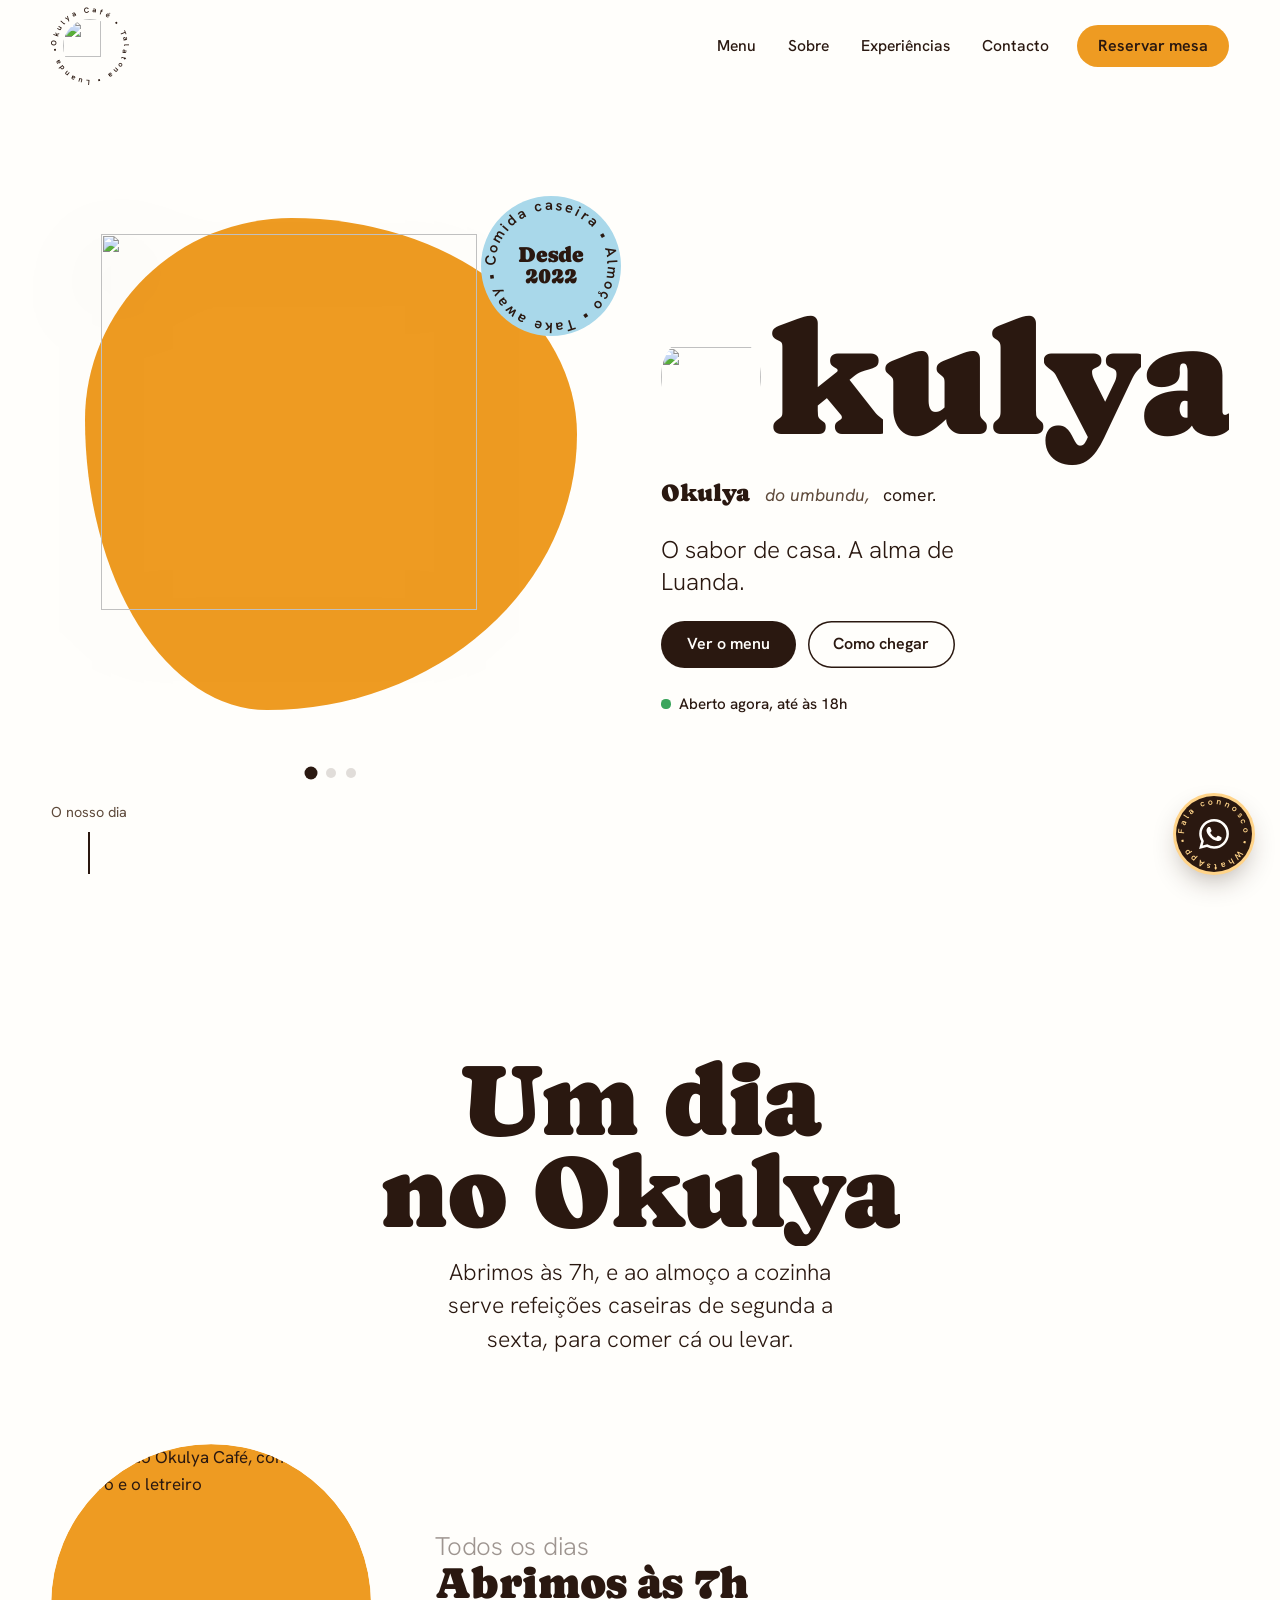
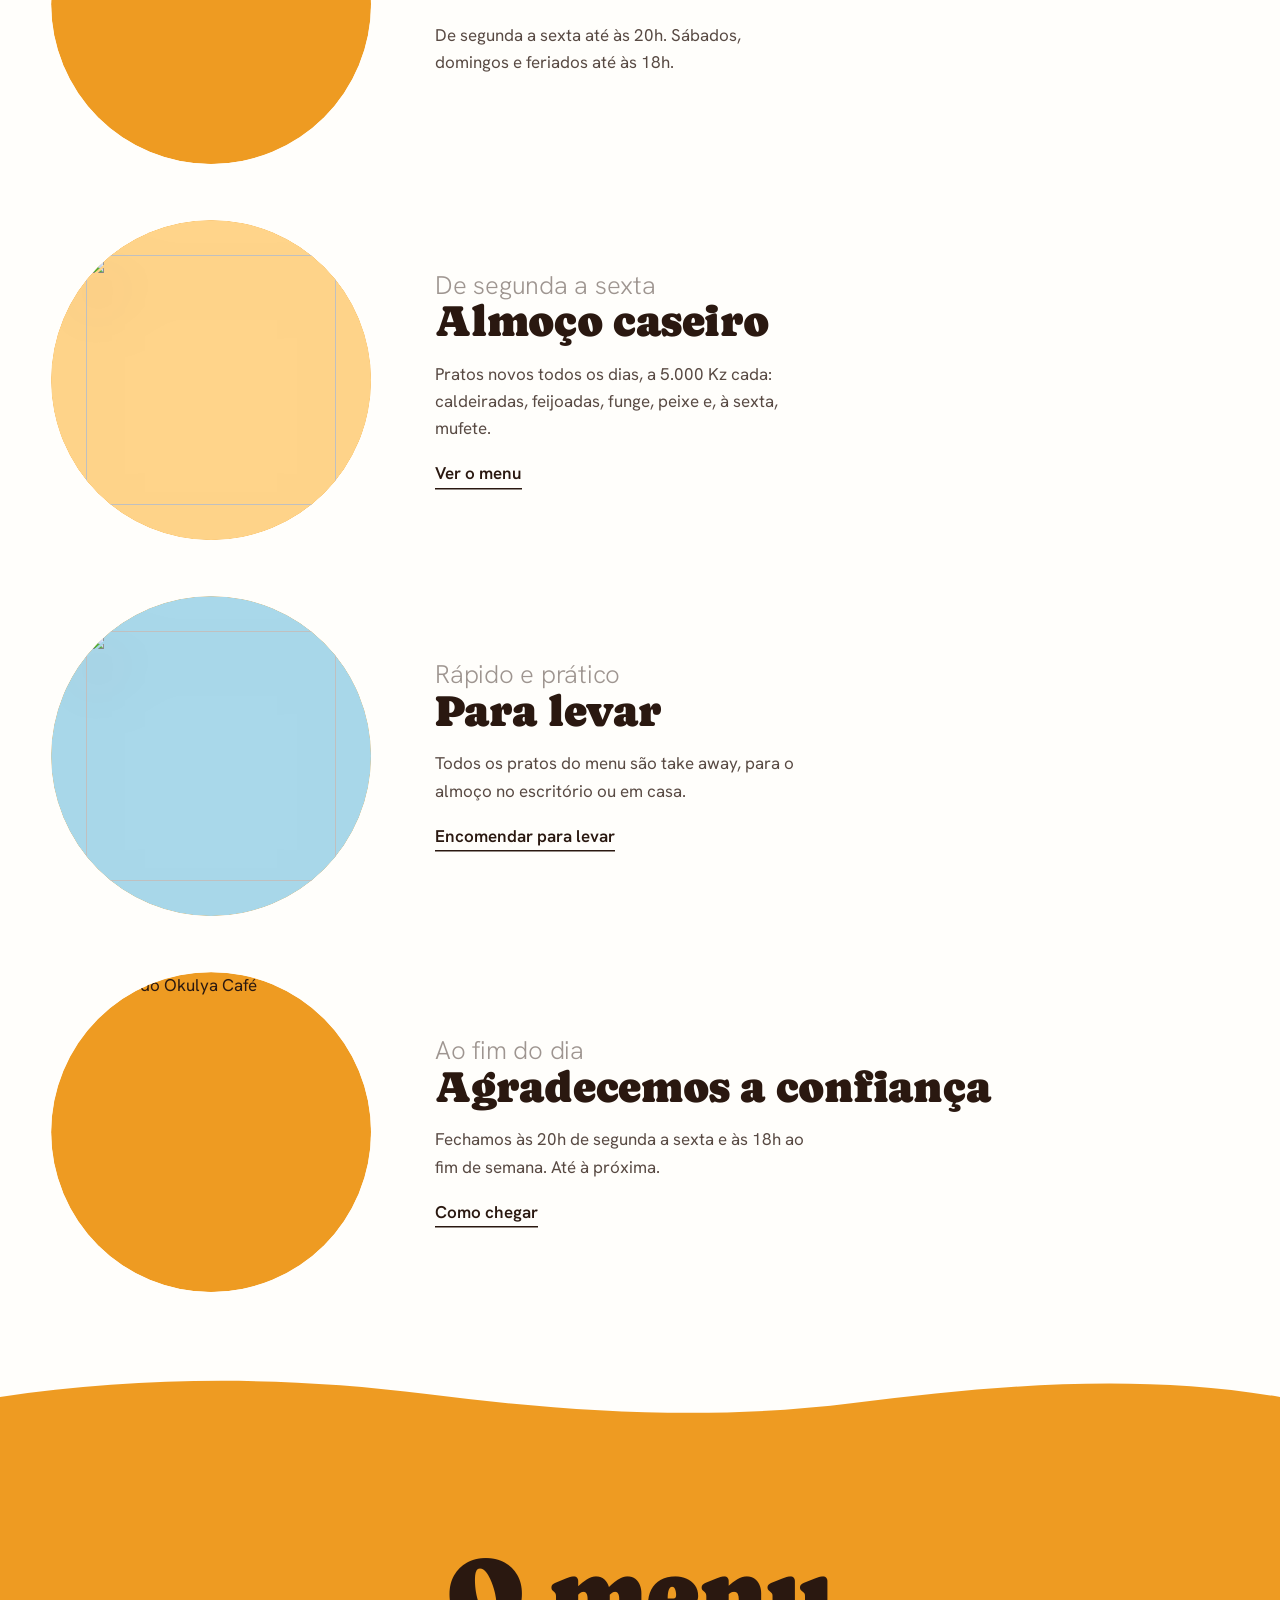
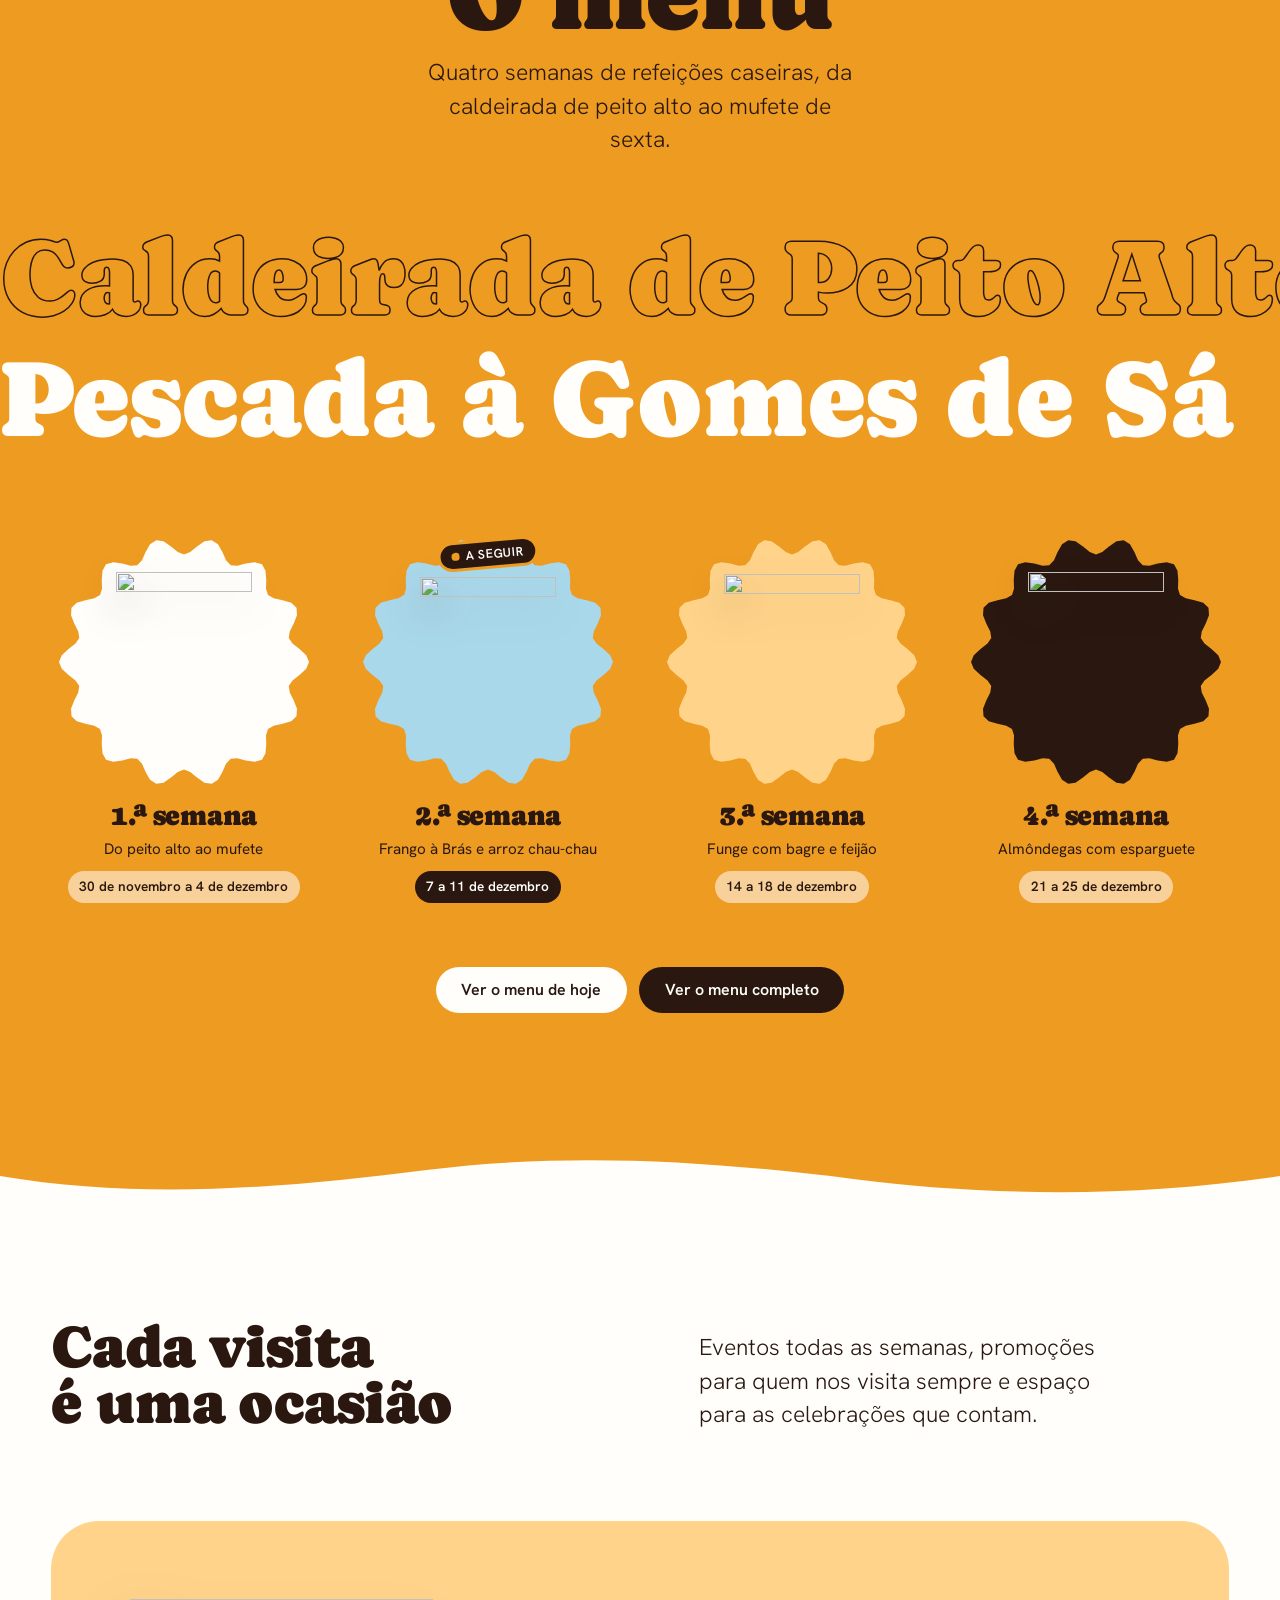
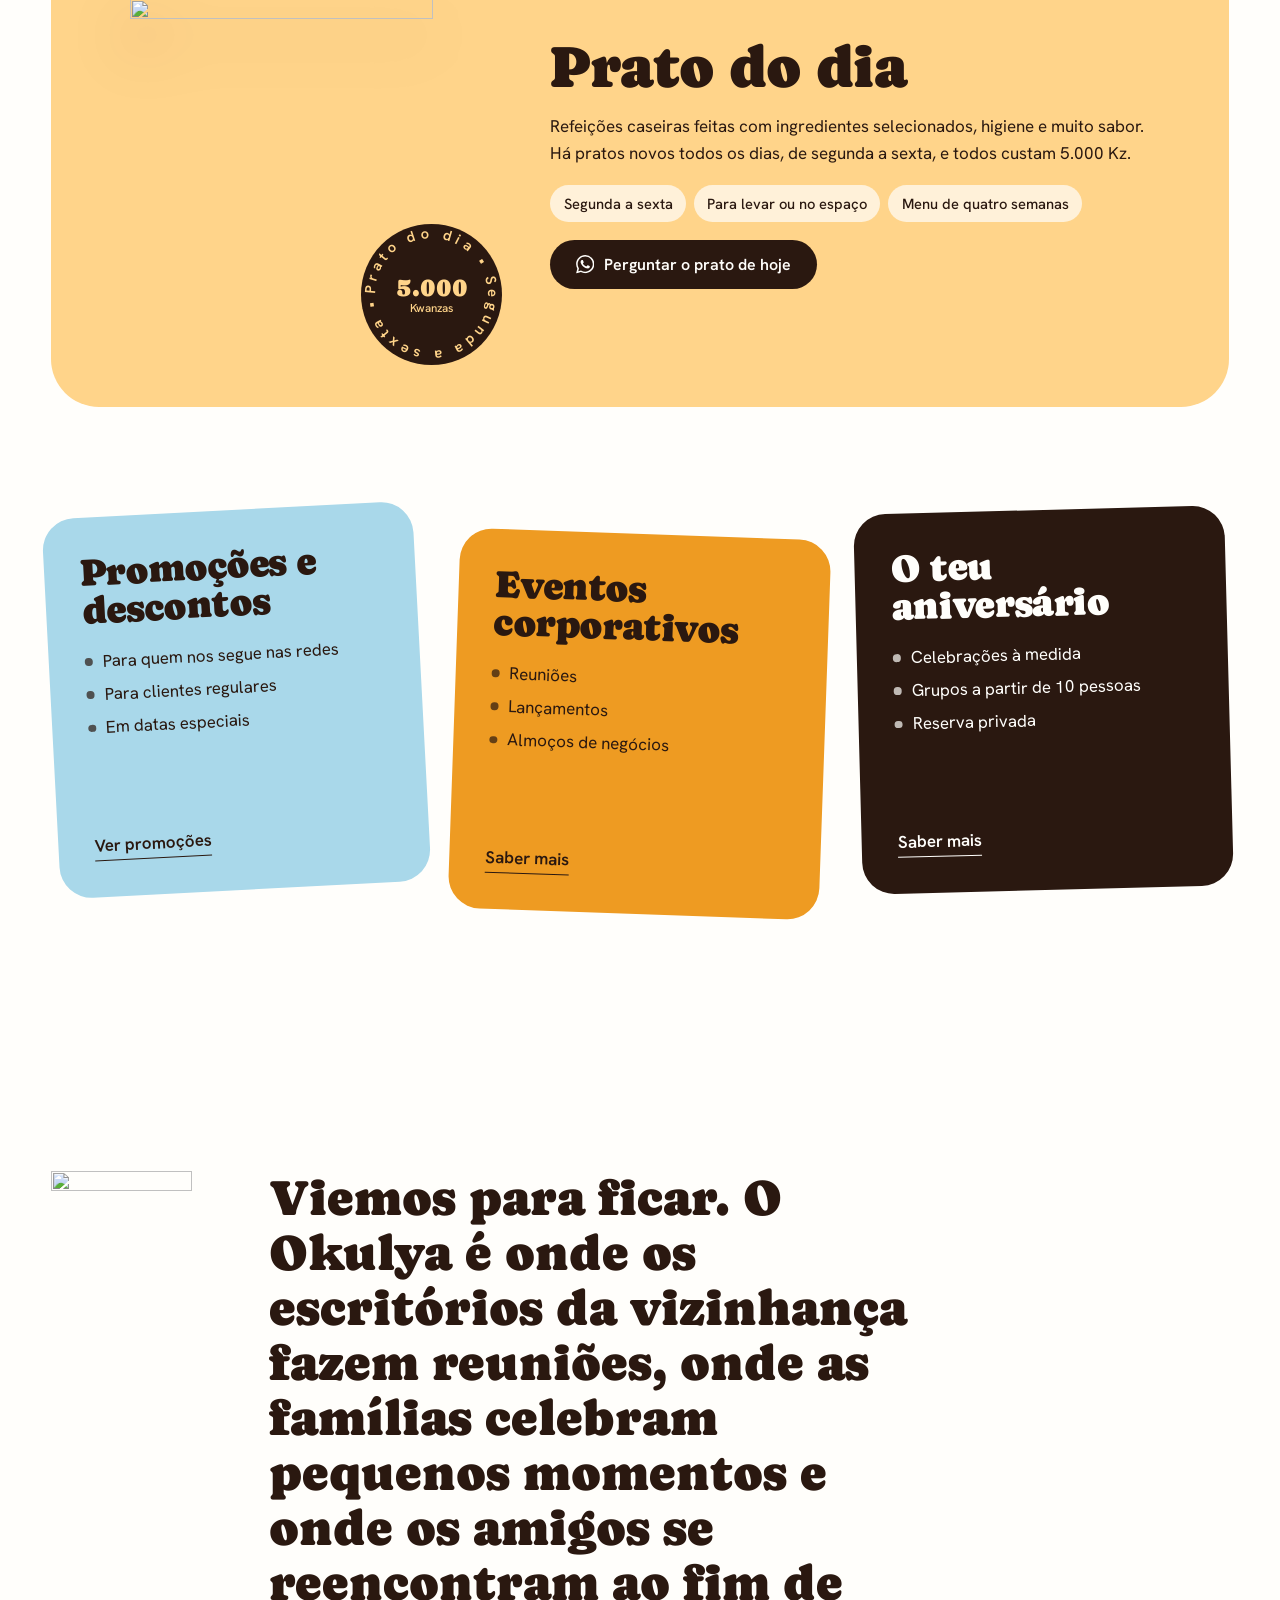
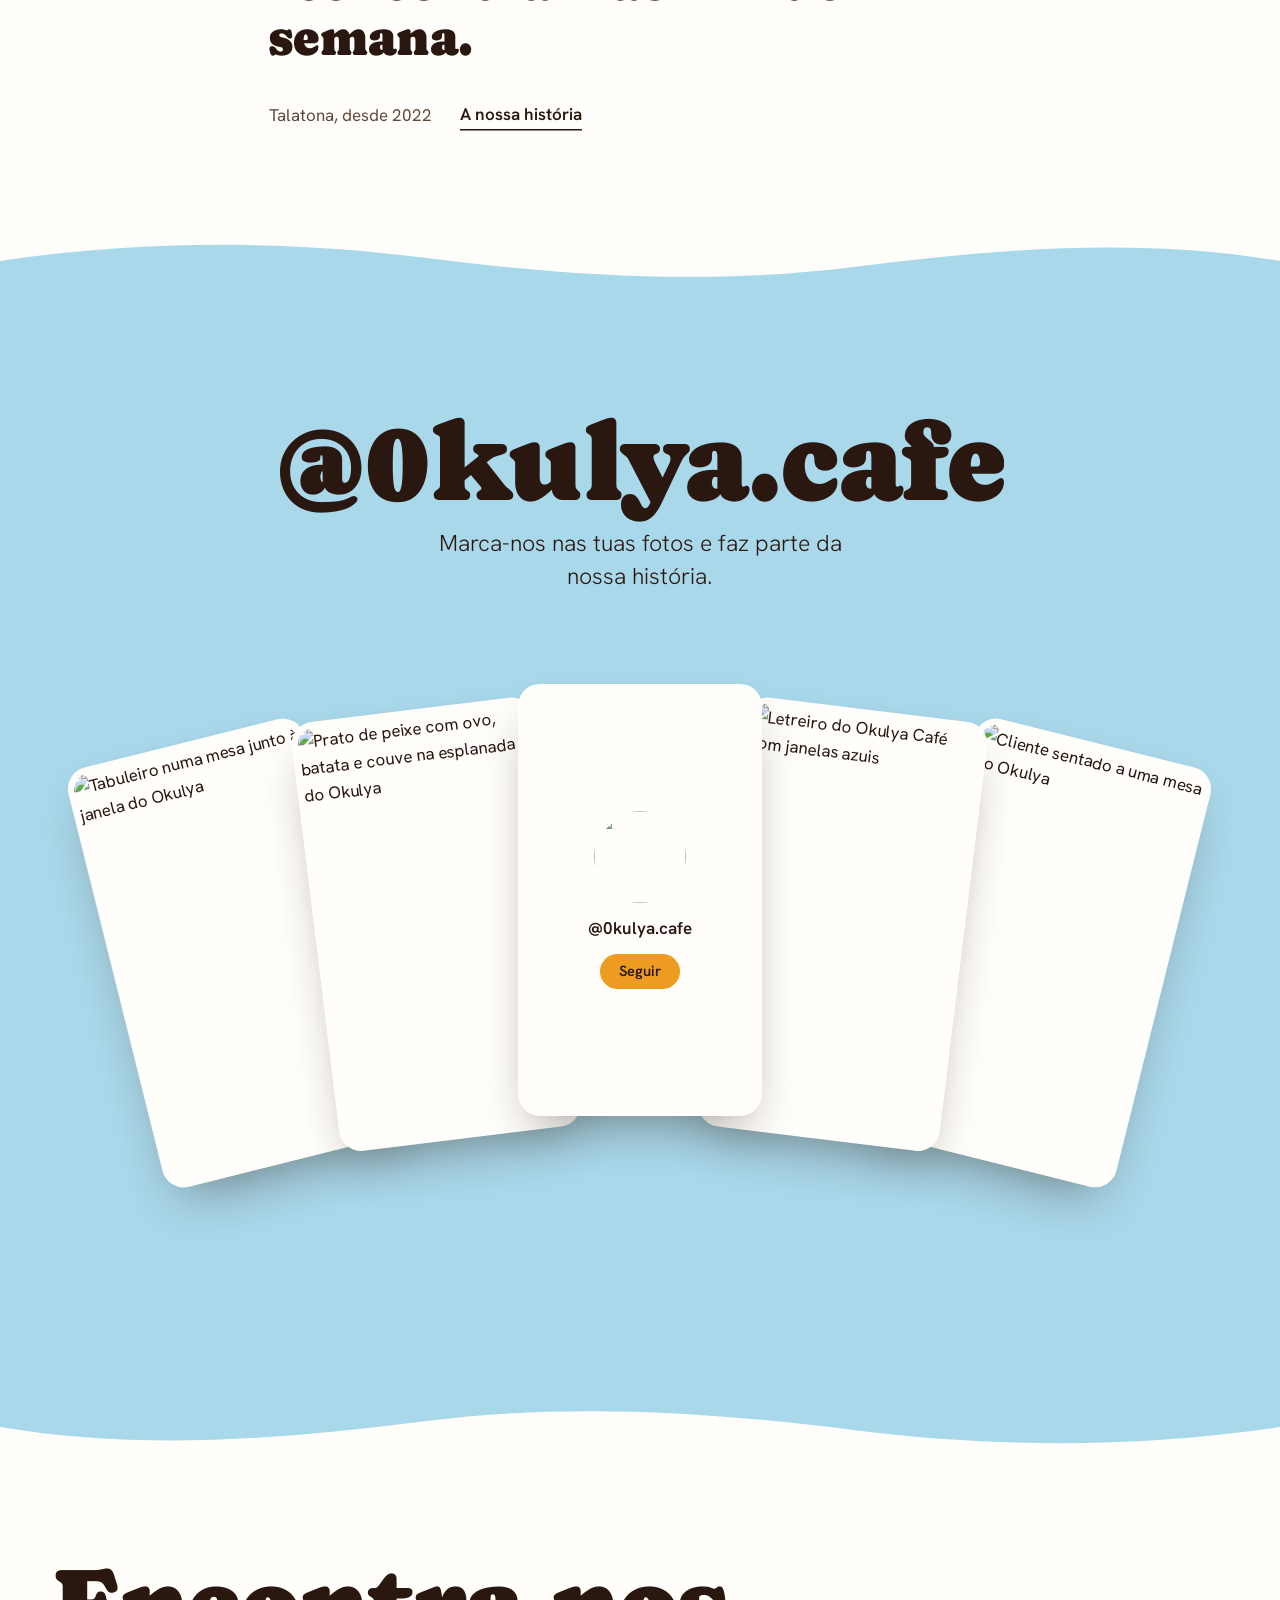
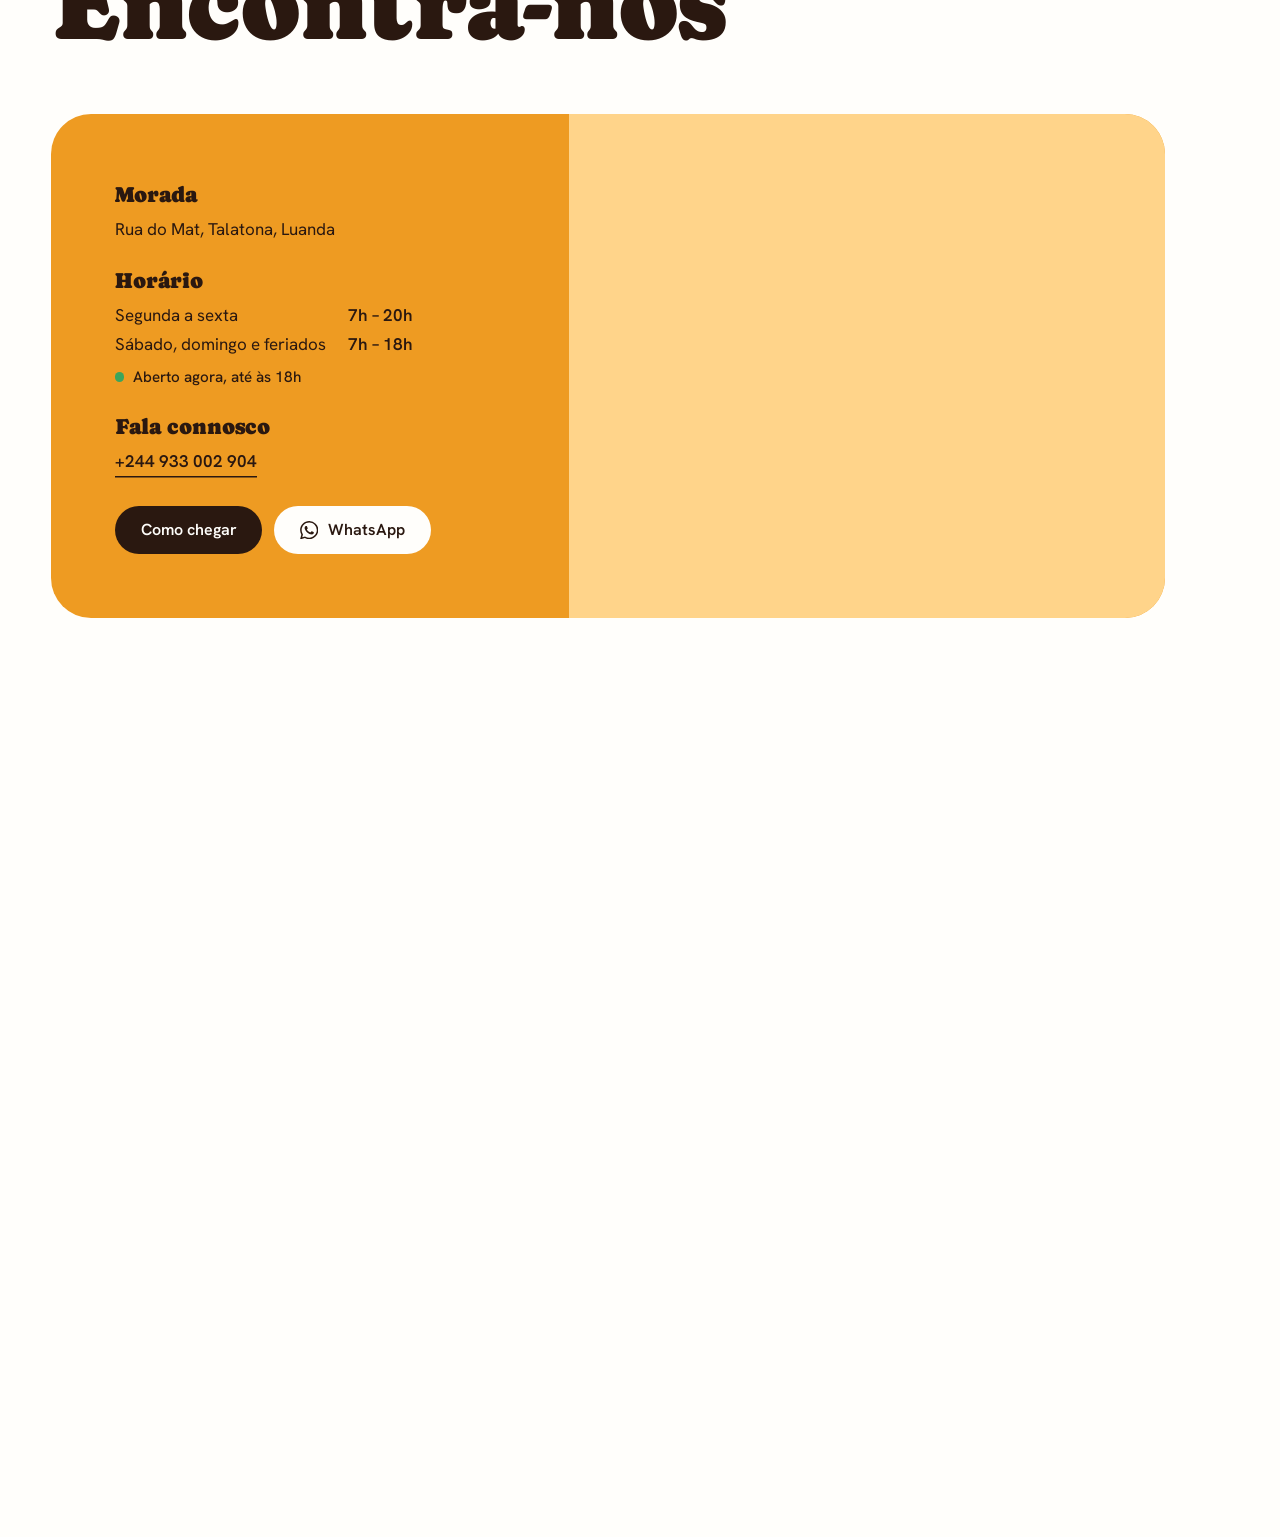
==== commit 1293f8e3: "Date the monthly menu and show today's dishes The 1.ª semana starts on Monday 2 November 2026 (MENU_" ====
--- a/okulya/index.html
+++ b/okulya/index.html
@@ -228,7 +228,10 @@
             </a>
           </li>
         </ul>
-        <div class="menu-band__cta"><a class="btn" href="/okulya/menu.html">Ver o menu completo</a></div>
+        <div class="menu-band__cta">
+          <a class="btn btn--light" href="/okulya/menu.html#hoje" data-menu-today hidden>Ver o menu de hoje</a>
+          <a class="btn" href="/okulya/menu.html">Ver o menu completo</a>
+        </div>
       </div>
     </section>
 
--- a/okulya/assets/css/style.css
+++ b/okulya/assets/css/style.css
@@ -48,6 +48,7 @@
 p { margin: 0; }
 ul, ol { margin: 0; padding: 0; list-style: none; }
 :focus-visible { outline: 3px solid var(--ambar); outline-offset: 3px; border-radius: 6px; }
+[hidden] { display: none !important; }
 .visually-hidden {
   position: absolute !important; width: 1px; height: 1px; padding: 0; margin: -1px;
   overflow: hidden; clip: rect(0 0 0 0); white-space: nowrap; border: 0;
@@ -835,6 +836,130 @@
 }
 .menu-note { text-align: center; padding: 28px var(--gutter) 0; color: var(--cafe-soft); font-size: .95rem; }
 
+/* ---------- dates on the monthly menu (all added by main.js) ---------- */
+/* "Esta semana" / "Hoje": a dark pill with a pulsing amber dot */
+.now-tag {
+  display: inline-flex; align-items: center; gap: .5em; justify-self: start;
+  padding: .45em .9em; border-radius: 999px; background: var(--cafe); color: var(--cal);
+  font: 600 .78rem/1 var(--font-body); letter-spacing: .06em; text-transform: uppercase; white-space: nowrap;
+}
+.now-tag::before {
+  content: ""; width: .6em; height: .6em; border-radius: 50%; background: var(--ambar); flex: none;
+  animation: ping-ambar 2.2s infinite;
+}
+@keyframes ping-ambar { 0% { box-shadow: 0 0 0 0 rgba(238, 155, 34, .6); } 70%, 100% { box-shadow: 0 0 0 .6em rgba(238, 155, 34, 0); } }
+
+.menu-nav small { font-size: .8em; font-weight: 400; opacity: .6; margin-left: .2em; }
+.menu-nav a.is-now { position: relative; }
+.menu-nav a.is-now::after {
+  content: ""; position: absolute; top: 2px; right: 2px; width: 10px; height: 10px; border-radius: 50%;
+  background: var(--ambar); box-shadow: 0 0 0 2px var(--cal);
+}
+.menu-week__dates { font-family: var(--font-display); font-size: clamp(1.2rem, 1.6vw, 1.45rem); color: var(--ambar); line-height: 1.1; }
+.menu-section.is-now .menu-section__aside .now-tag { margin-bottom: 4px; }
+@media (max-width: 860px) { .menu-section__aside .now-tag { justify-self: center; } }
+
+.menu-day__date { display: block; margin-top: .35em; font: 400 .9rem/1.2 var(--font-body); color: var(--cafe-soft); letter-spacing: 0; }
+.menu-day__date b { font-weight: 600; color: var(--cafe); }
+.menu-day { scroll-margin-top: 170px; transition: background-color .6s; }
+.menu-day.is-past > * { opacity: .45; }
+.menu-day.is-today {
+  padding: 22px clamp(16px, 2vw, 24px); margin-inline: calc(-1 * clamp(16px, 2vw, 24px));
+  border-radius: 24px; border-bottom-color: transparent; background: var(--mel);
+}
+.menu-day.is-today .menu-day__dishes li + li { border-top-color: rgba(42, 24, 16, .2); }
+.menu-day.is-flash { animation: day-flash 1.8s var(--ease); }
+@keyframes day-flash { 0%, 30% { box-shadow: 0 0 0 4px var(--ambar); } 100% { box-shadow: 0 0 0 4px rgba(238, 155, 34, 0); } }
+.menu-day:not(.is-today).is-flash { border-radius: 16px; }
+
+/* home: the dates under each week badge */
+.cat__dates { font-size: .85rem; font-weight: 600; padding: .35em .85em; border-radius: 999px; background: rgba(255, 254, 251, .55); margin-top: -4px; }
+.cat .now-tag { position: absolute; top: 2%; left: 50%; translate: -50% 0; rotate: -5deg; box-shadow: 0 0 0 3px var(--ambar); }
+.cat.is-now .cat__dates { background: var(--cafe); color: var(--cal); }
+.menu-band__cta { flex-wrap: wrap; gap: 12px; }
+
+/* ---------- menu page: today's card and the month calendar ---------- */
+.today { padding-block: 0 clamp(48px, 7vw, 96px); }
+.today__grid { display: grid; grid-template-columns: 1.25fr 1fr; gap: clamp(20px, 3vw, 40px); align-items: stretch; }
+.today__card {
+  position: relative; display: grid; align-content: start; gap: 18px;
+  padding: clamp(28px, 4vw, 56px); border-radius: 40px; background: var(--mel);
+}
+.today__eyebrow { display: flex; flex-wrap: wrap; align-items: center; gap: 8px 14px; padding-right: 120px; }
+.today__eyebrow .status { font-weight: 600; text-transform: uppercase; letter-spacing: .06em; font-size: .82rem; }
+.today__week { font-size: .95rem; color: var(--cafe-soft); }
+.today__week .ord { font-size: .85em; }
+.today__card h2 { padding-right: 110px; }
+.today__price { position: absolute; top: clamp(-28px, -2vw, -14px); right: clamp(14px, 3vw, 40px); --size: clamp(104px, 10vw, 132px); --bg: var(--cafe); --fg: var(--mel); rotate: 8deg; }
+.today__price .sticker__core { font-size: clamp(1.3rem, 1.6vw, 1.6rem); }
+.today__price .sticker__core small { display: block; font-family: var(--font-body); font-size: .45em; font-weight: 500; margin-top: .3em; }
+.today__dishes { display: grid; gap: 10px; margin-top: 8px; }
+.today__dishes li {
+  display: grid; grid-template-columns: auto 1fr auto; align-items: center; gap: 16px;
+  padding: 14px 14px 14px 14px; border-radius: 22px; background: rgba(255, 254, 251, .72);
+}
+.today__n {
+  display: grid; place-items: center; width: 46px; aspect-ratio: 1; border-radius: 50%;
+  background: var(--ambar); font-family: var(--font-display); font-size: 1.35rem; line-height: 1;
+}
+.today__dish { font-size: clamp(1.05rem, 1.4vw, 1.2rem); font-weight: 500; line-height: 1.3; }
+.today__order {
+  padding: .6em 1.1em; border-radius: 999px; background: var(--cafe); color: var(--cal);
+  font-weight: 600; font-size: .9rem; text-decoration: none; white-space: nowrap;
+  transition: transform .35s var(--ease-back);
+}
+.today__order:hover { transform: scale(1.06); }
+.today__note { font-size: .95rem; color: var(--cafe-soft); }
+
+.cal {
+  display: grid; align-content: space-between; gap: 18px;
+  padding: clamp(24px, 3.5vw, 44px); border-radius: 40px; box-shadow: inset 0 0 0 1.5px var(--line);
+}
+.cal__head { display: flex; flex-wrap: wrap; align-items: baseline; justify-content: space-between; gap: 6px 16px; }
+.cal__table { width: 100%; border-collapse: separate; border-spacing: 0 6px; table-layout: fixed; }
+.cal__table thead th { font-size: .78rem; font-weight: 600; text-transform: uppercase; letter-spacing: .08em; color: var(--cafe-soft); padding-bottom: 2px; }
+.cal__table thead td, .cal__table tbody th { width: 3.2em; }
+.cal__table td, .cal__table th { text-align: center; padding: 4px 2px; }
+.cal__table tbody th a {
+  font-family: var(--font-display); font-weight: 400; font-size: 1rem; text-decoration: none; color: var(--cafe-soft);
+}
+.cal__table tbody th .ord { font-size: .7em; vertical-align: .35em; }
+.cal__table tr.is-now td, .cal__table tr.is-now th { background: #FFF1D6; }
+.cal__table tr.is-now th { border-radius: 999px 0 0 999px; }
+.cal__table tr.is-now td:last-child { border-radius: 0 999px 999px 0; }
+.cal__table tr.is-now th a { color: var(--cafe); }
+.cal__day {
+  display: grid; place-items: center; width: min(100%, 48px); aspect-ratio: 1; margin-inline: auto; border-radius: 50%;
+  font-family: var(--font-display); font-size: clamp(1.05rem, 1.5vw, 1.3rem); line-height: 1; text-decoration: none;
+  transition: transform .35s var(--ease-back), background-color .25s;
+}
+.cal__day:hover { transform: scale(1.12); background: var(--mel); }
+.cal__day.is-past { color: rgba(42, 24, 16, .3); text-decoration: line-through; text-decoration-thickness: 1.5px; }
+.cal__day.is-today { background: var(--ambar); color: var(--cafe); animation: ping-ambar 2.2s infinite; }
+.cal__key { display: flex; flex-wrap: wrap; gap: 8px 18px; font-size: .85rem; color: var(--cafe-soft); }
+.cal__key li { display: inline-flex; align-items: center; gap: .5em; }
+.cal__dot { width: .8em; height: .8em; border-radius: 50%; }
+.cal__dot--today { background: var(--ambar); }
+.cal__dot--week { background: #FFE2AE; }
+.cal__dot--past { box-shadow: inset 0 0 0 1.5px rgba(42, 24, 16, .3); }
+
+@media (max-width: 960px) {
+  .today__grid { grid-template-columns: 1fr; }
+}
+@media (max-width: 560px) {
+  .today__card, .cal { border-radius: 28px; }
+  .today__eyebrow, .today__card h2 { padding-right: 84px; }
+  .today__price { --size: 92px; top: -20px; right: 12px; }
+  .today__price .sticker__core { font-size: 1.15rem; }
+  .today__dishes li { gap: 12px; padding: 12px; border-radius: 18px; }
+  .today__n { width: 36px; font-size: 1.05rem; }
+  .today__dish { font-size: 1rem; }
+  .today__order { padding: .55em .9em; font-size: .85rem; }
+}
+@media (max-width: 600px) {
+  .menu-day.is-today { padding: 18px 12px; margin-inline: -8px; border-radius: 20px; }
+}
+
 
 .prato-band { background: var(--ambar); padding-block: clamp(60px, 8vw, 100px); }
 .prato-band .wrap { display: flex; flex-wrap: wrap; align-items: center; justify-content: space-between; gap: 28px; }
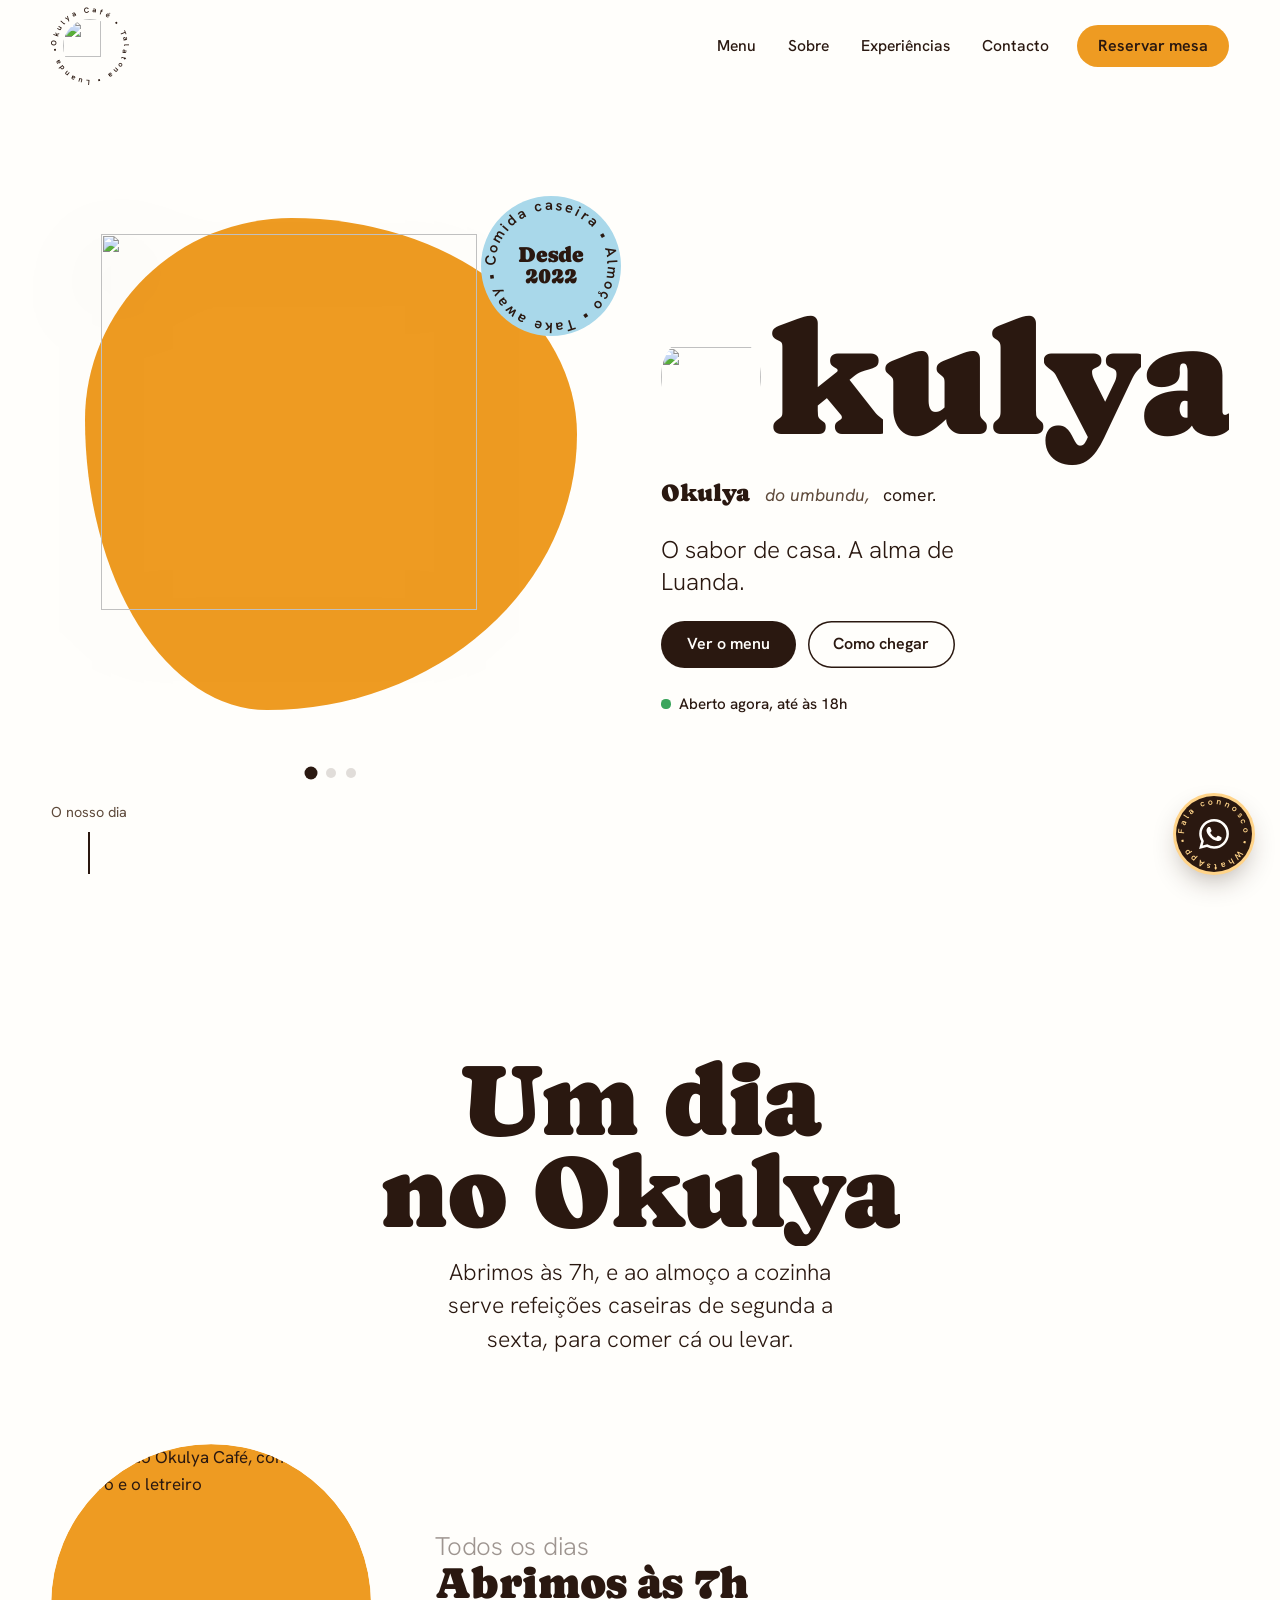
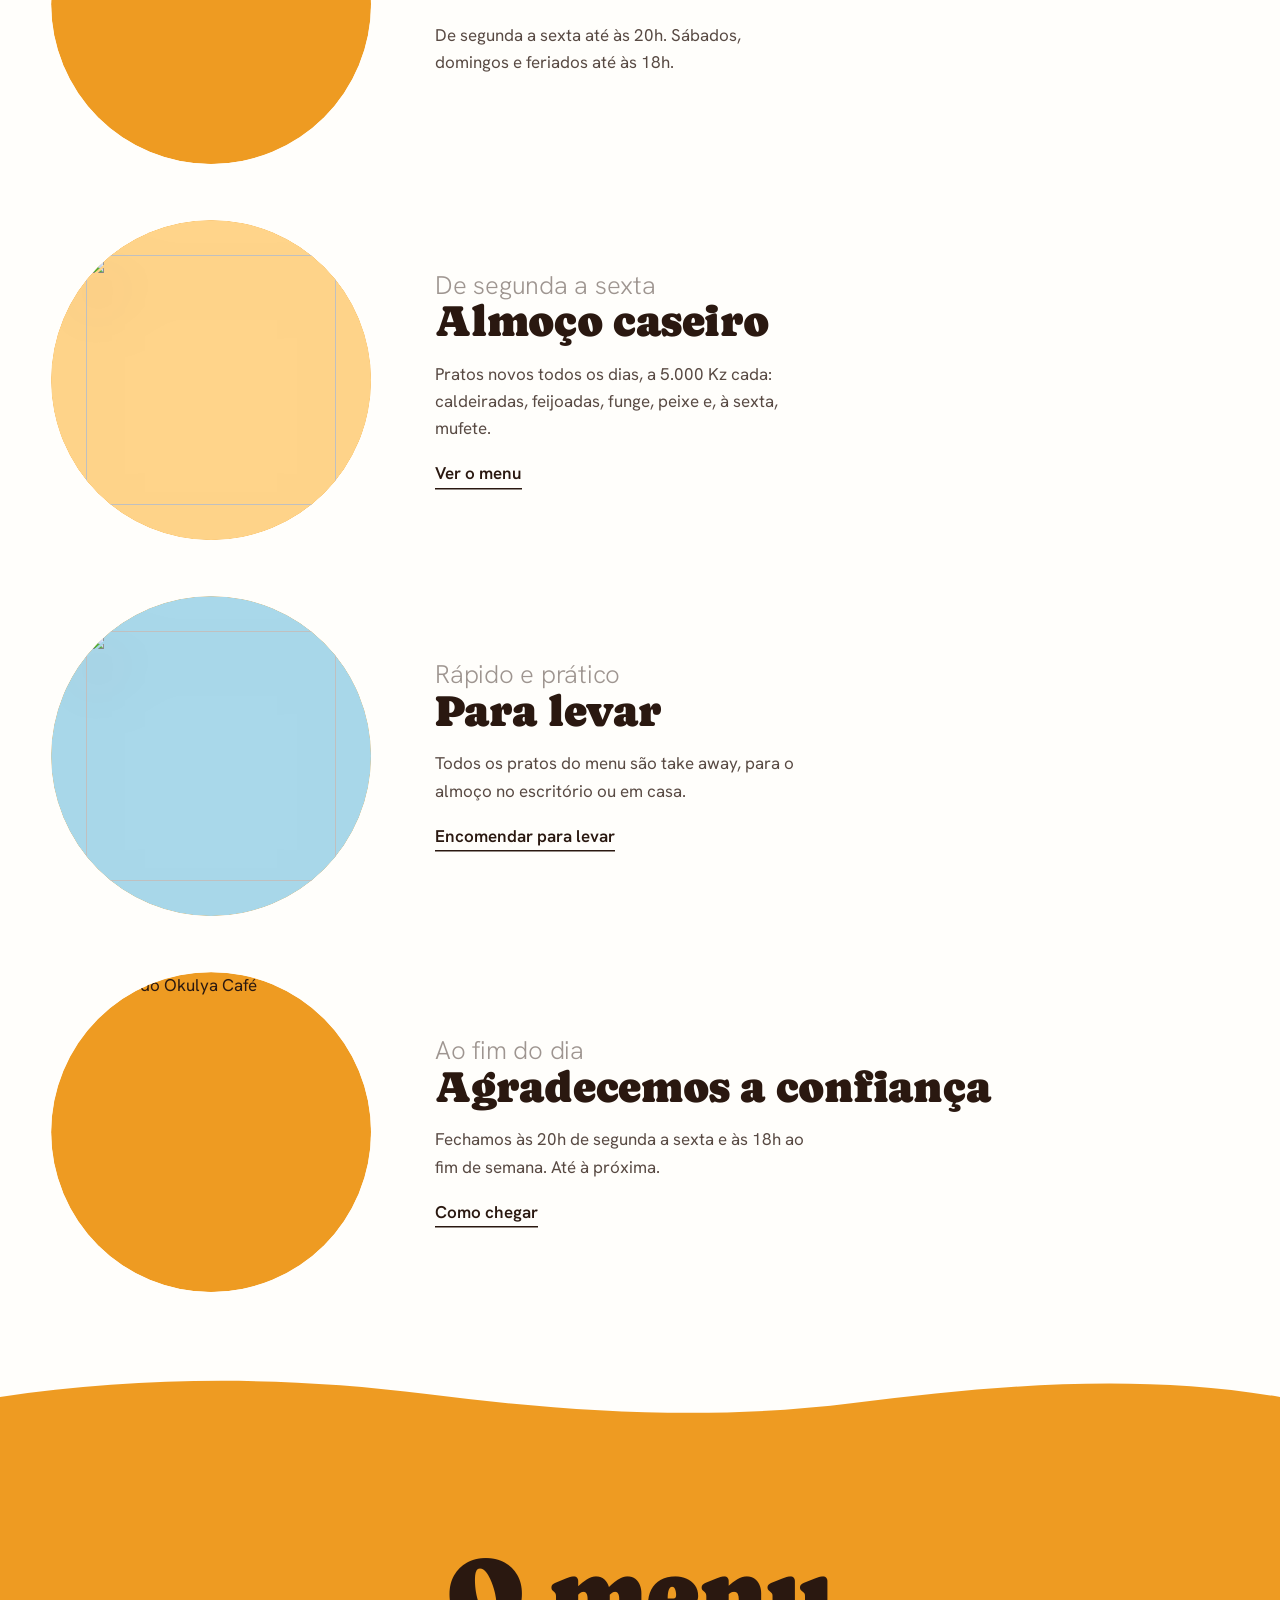
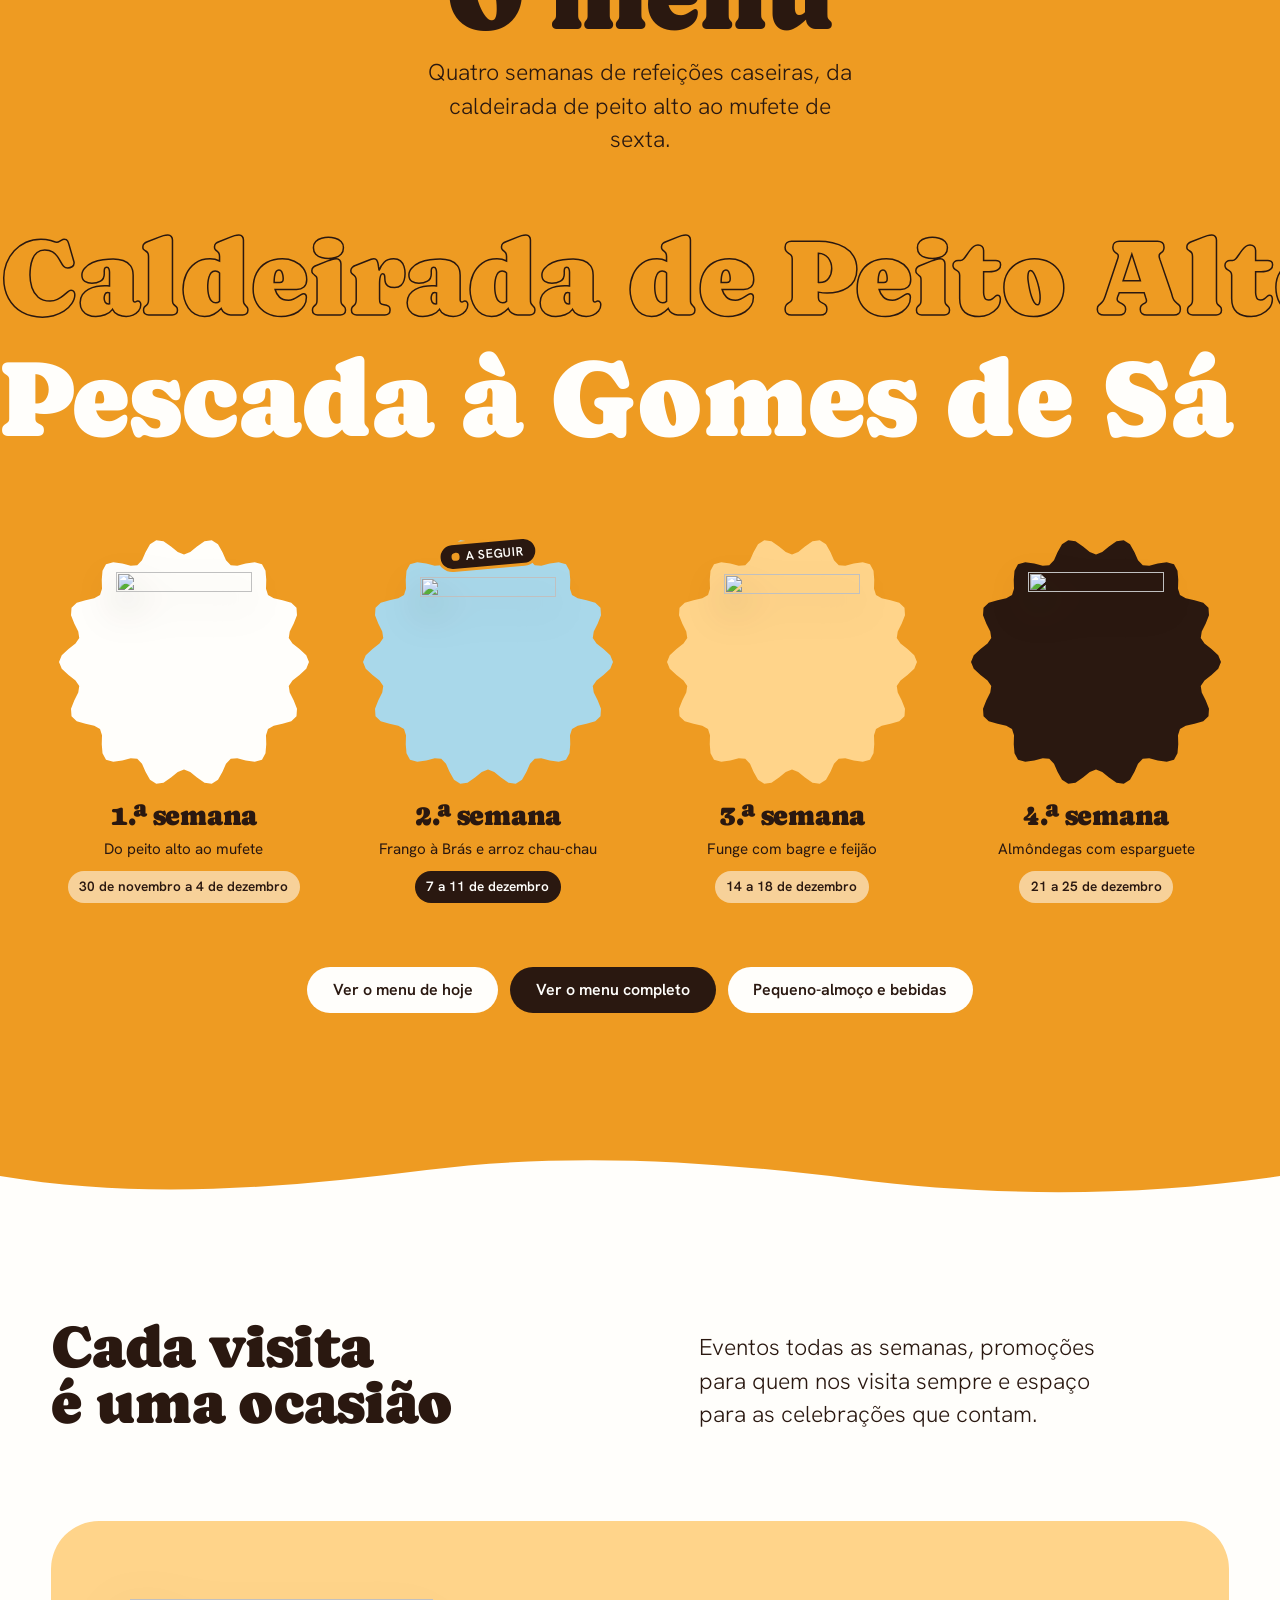
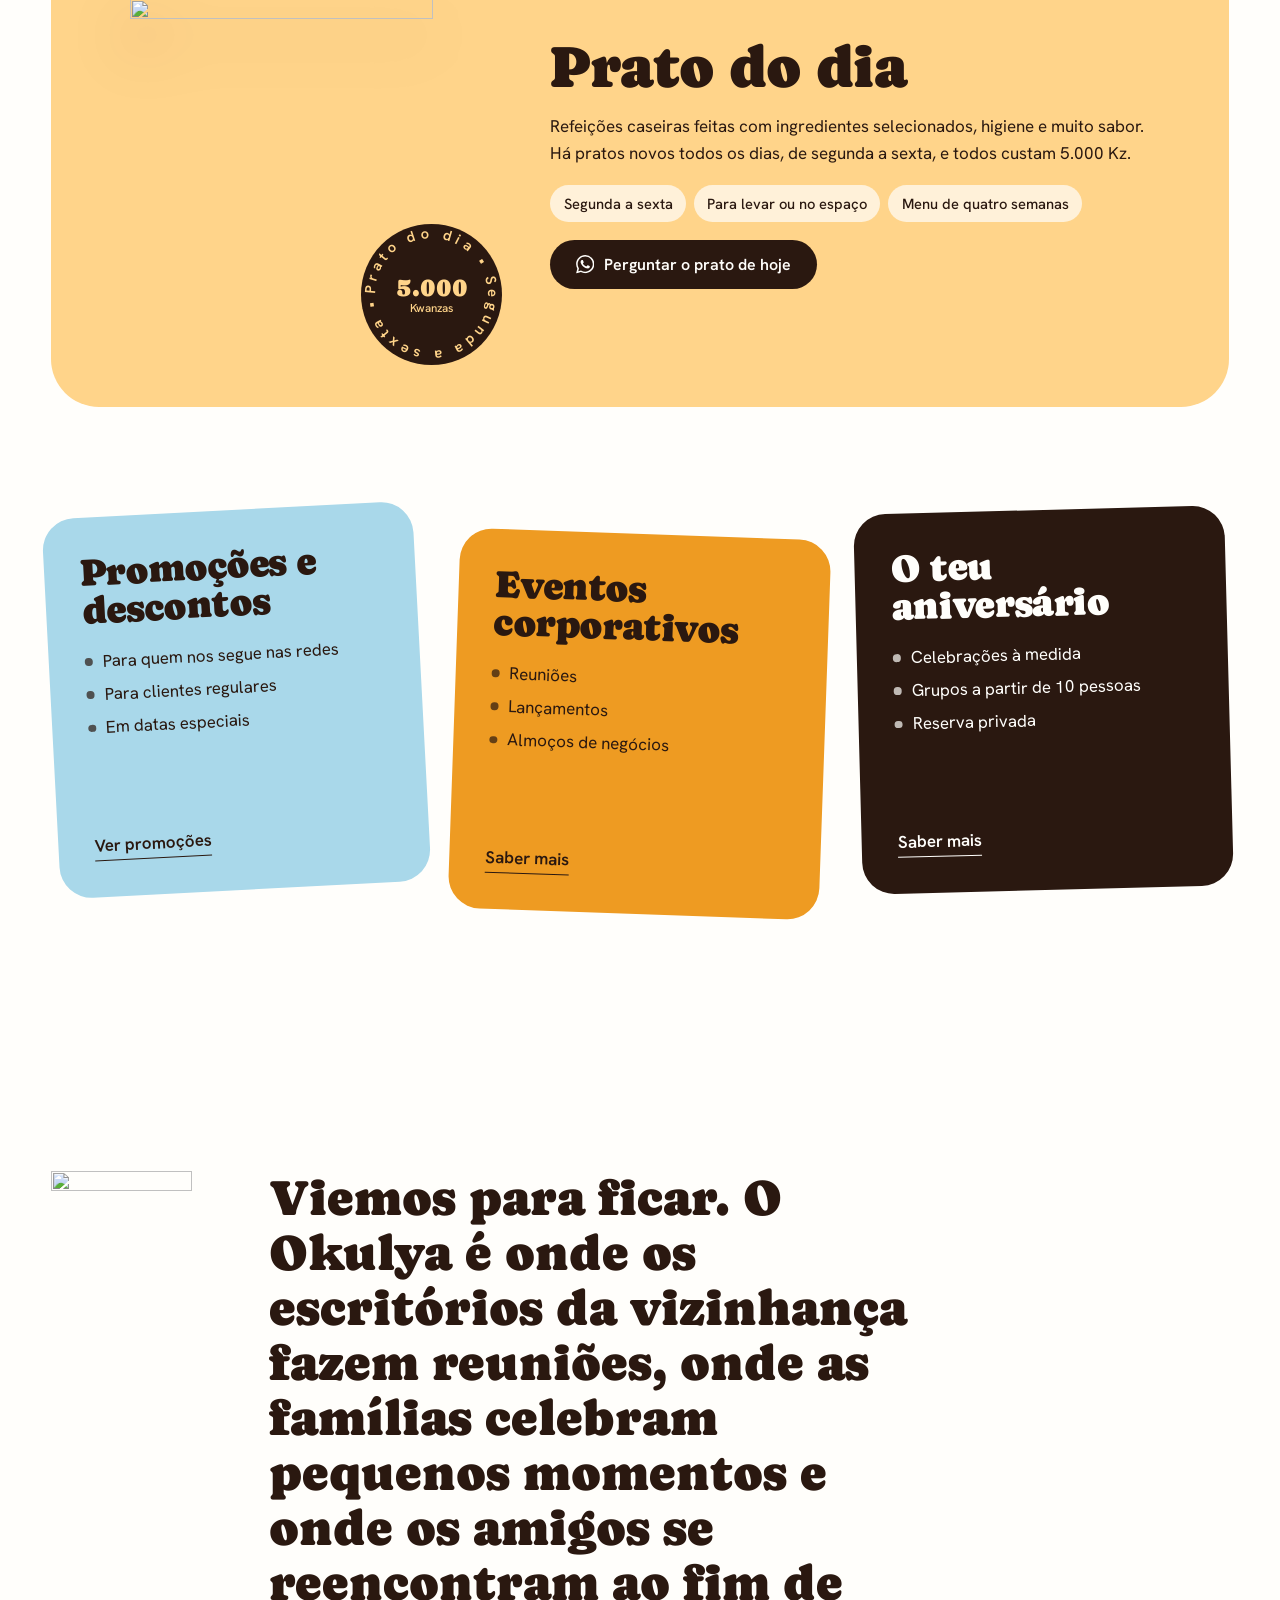
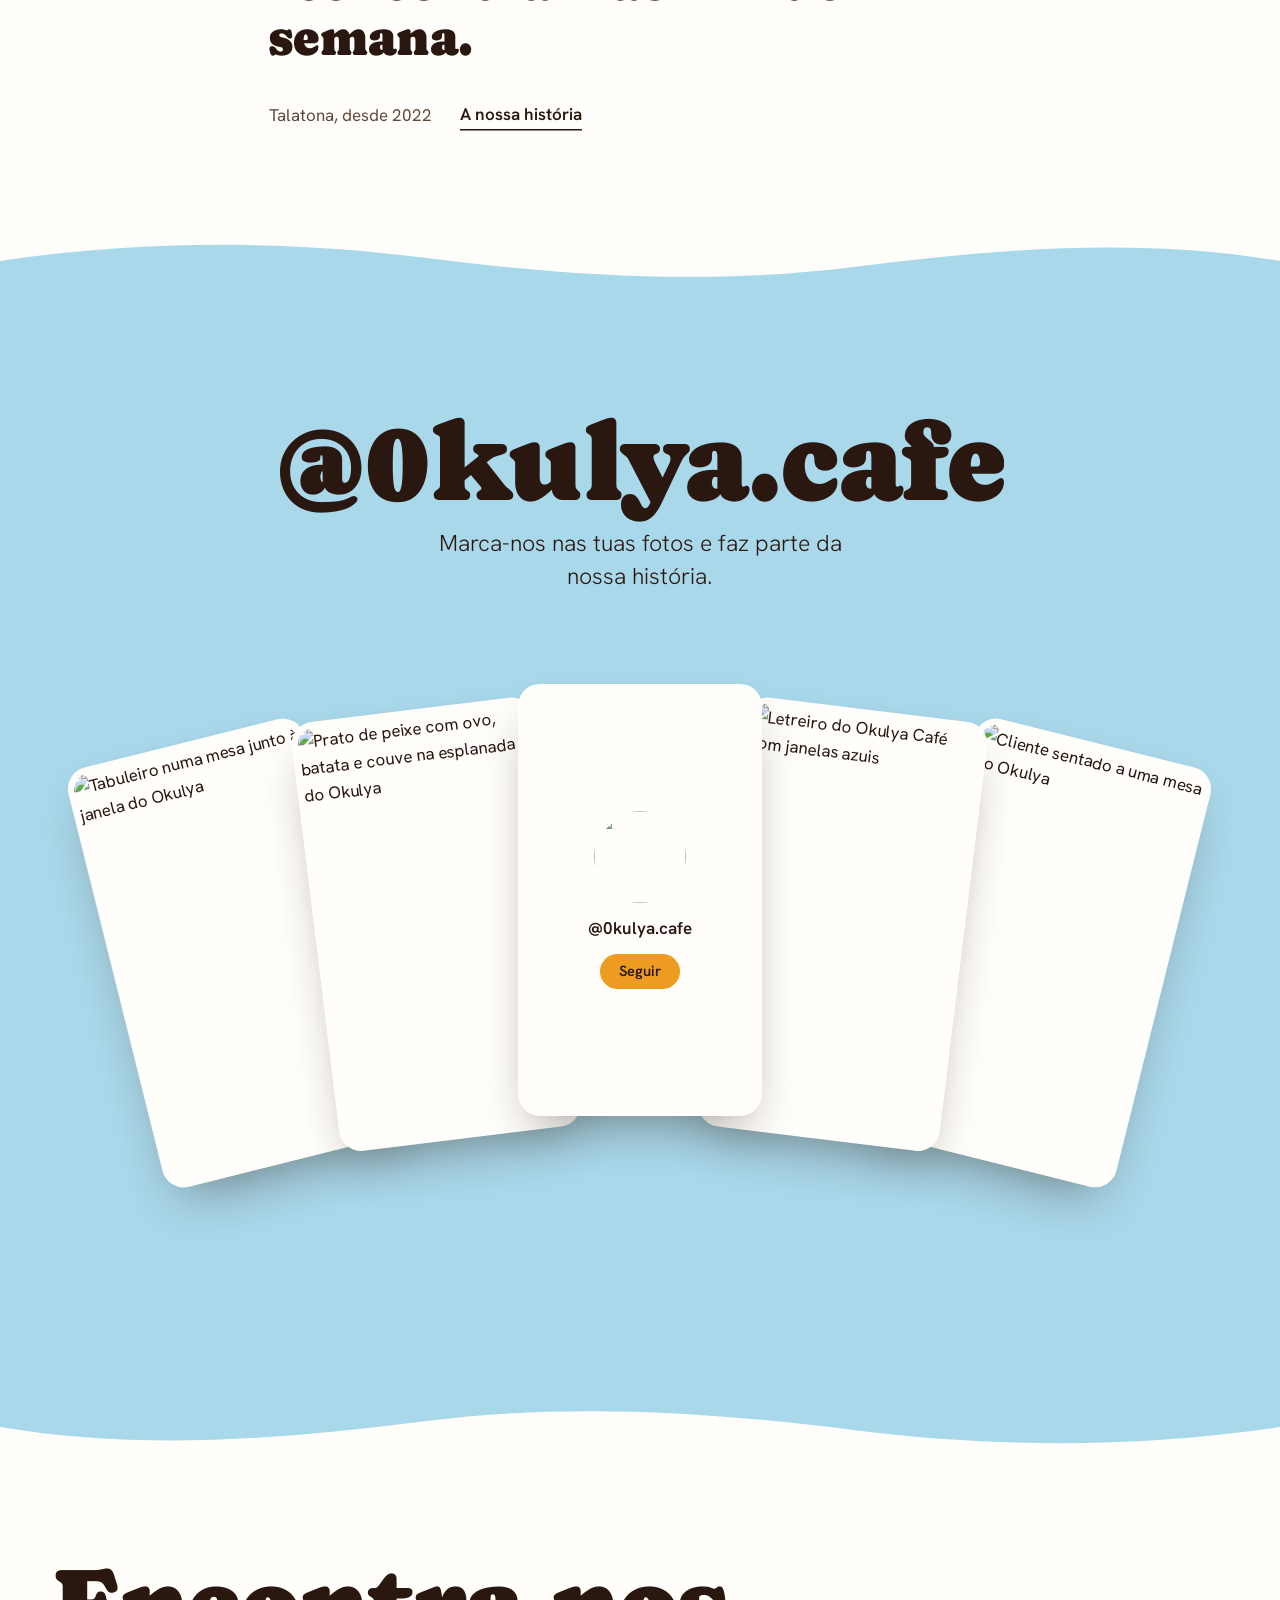
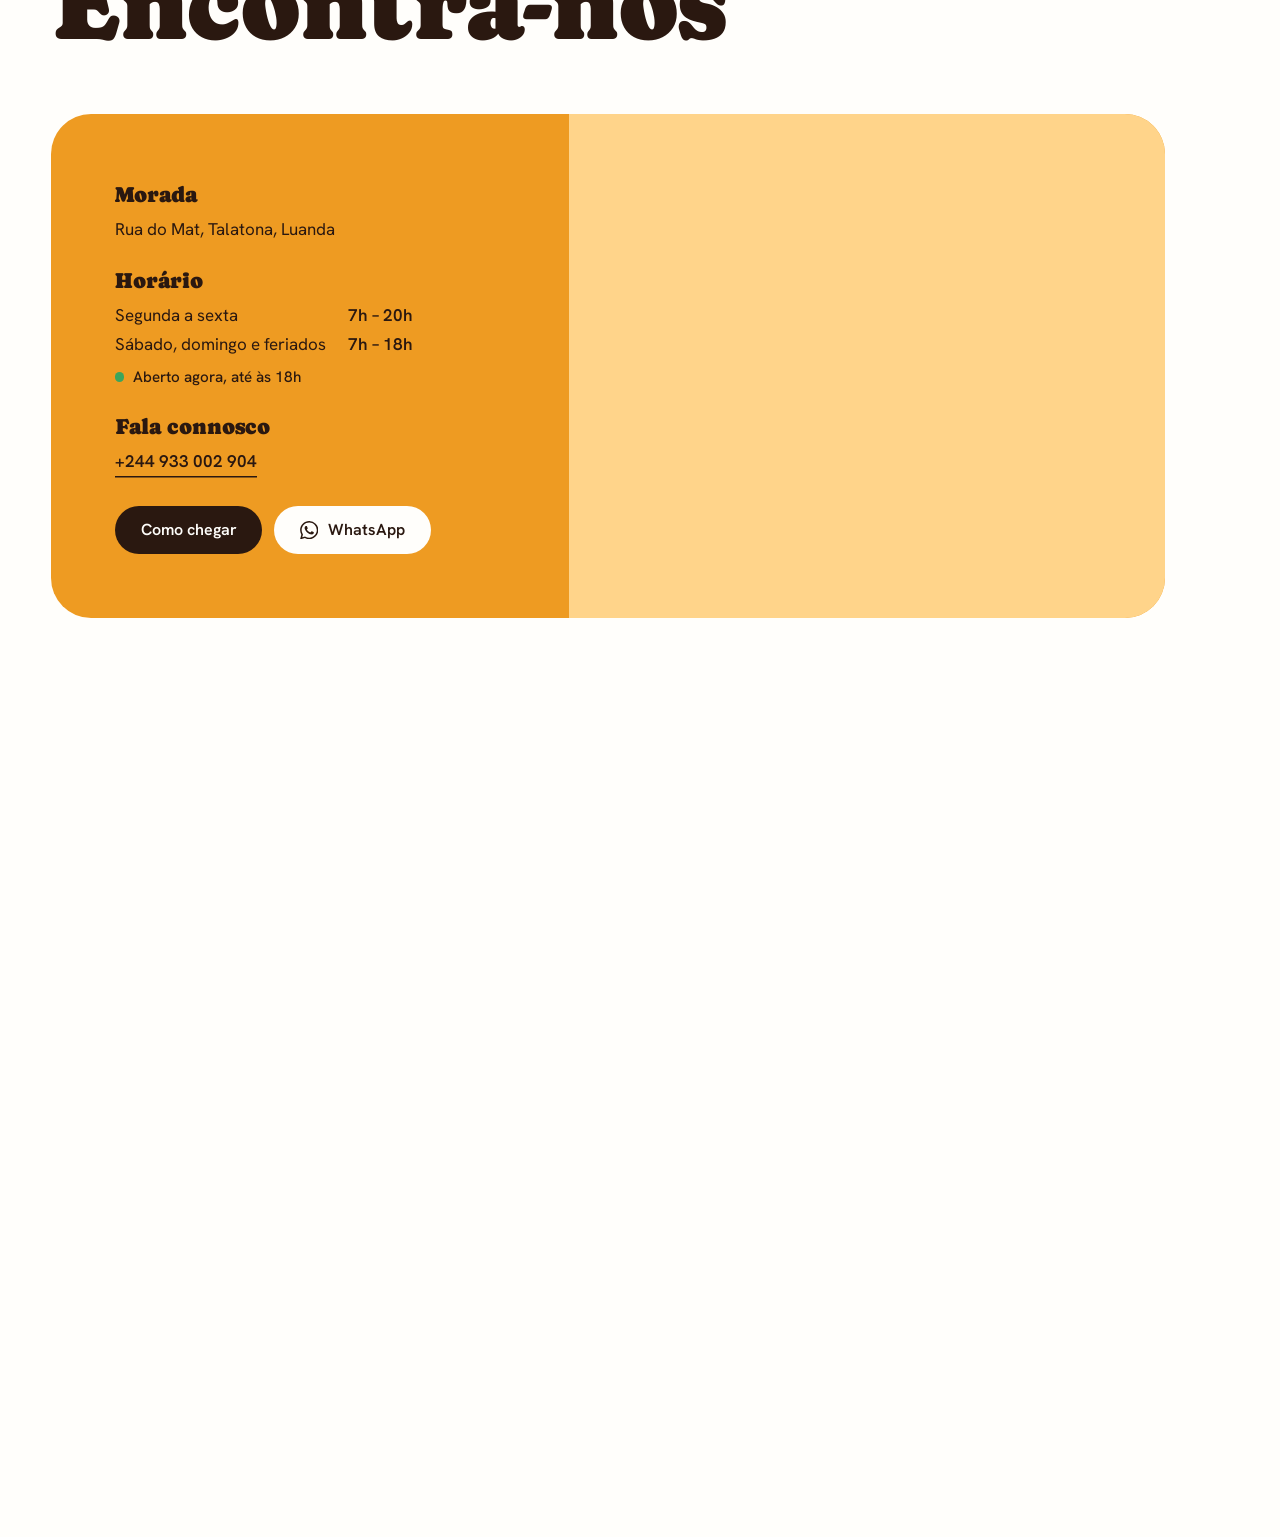
==== commit dd9521c2: "Add the breakfast menu and breakfast drinks The client's priced breakfast list (baguetes, croissants" ====
--- a/okulya/index.html
+++ b/okulya/index.html
@@ -231,6 +231,7 @@
         <div class="menu-band__cta">
           <a class="btn btn--light" href="/okulya/menu.html#hoje" data-menu-today hidden>Ver o menu de hoje</a>
           <a class="btn" href="/okulya/menu.html">Ver o menu completo</a>
+          <a class="btn btn--light" href="/okulya/menu.html#pequeno-almoco">Pequeno-almoço e bebidas</a>
         </div>
       </div>
     </section>
--- a/okulya/assets/css/style.css
+++ b/okulya/assets/css/style.css
@@ -971,6 +971,13 @@
 .menu-section__aside img.menu-section__photo { width: min(100%, 280px); aspect-ratio: 1; object-fit: cover; border-radius: 50%; filter: none; }
 .menu-item__price small { font-weight: 400; }
 
+/* breakfast and drinks: grouped price lists */
+.menu-groups { display: grid; gap: clamp(36px, 5vw, 56px); }
+.menu-group__title { font-family: var(--font-display); font-size: clamp(1.35rem, 2vw, 1.7rem); line-height: 1.1; margin-bottom: 14px; }
+.menu-list--prices .menu-item { padding-block: 12px; }
+.menu-list--prices .menu-item:first-child { padding-top: 0; }
+.menu-list--prices .menu-item__name { font: 500 1.06rem/1.35 var(--font-body); }
+
 @media (max-width: 860px) {
   .menu-section__grid { grid-template-columns: 1fr; }
   .menu-section__aside { position: static; justify-items: center; text-align: center; }
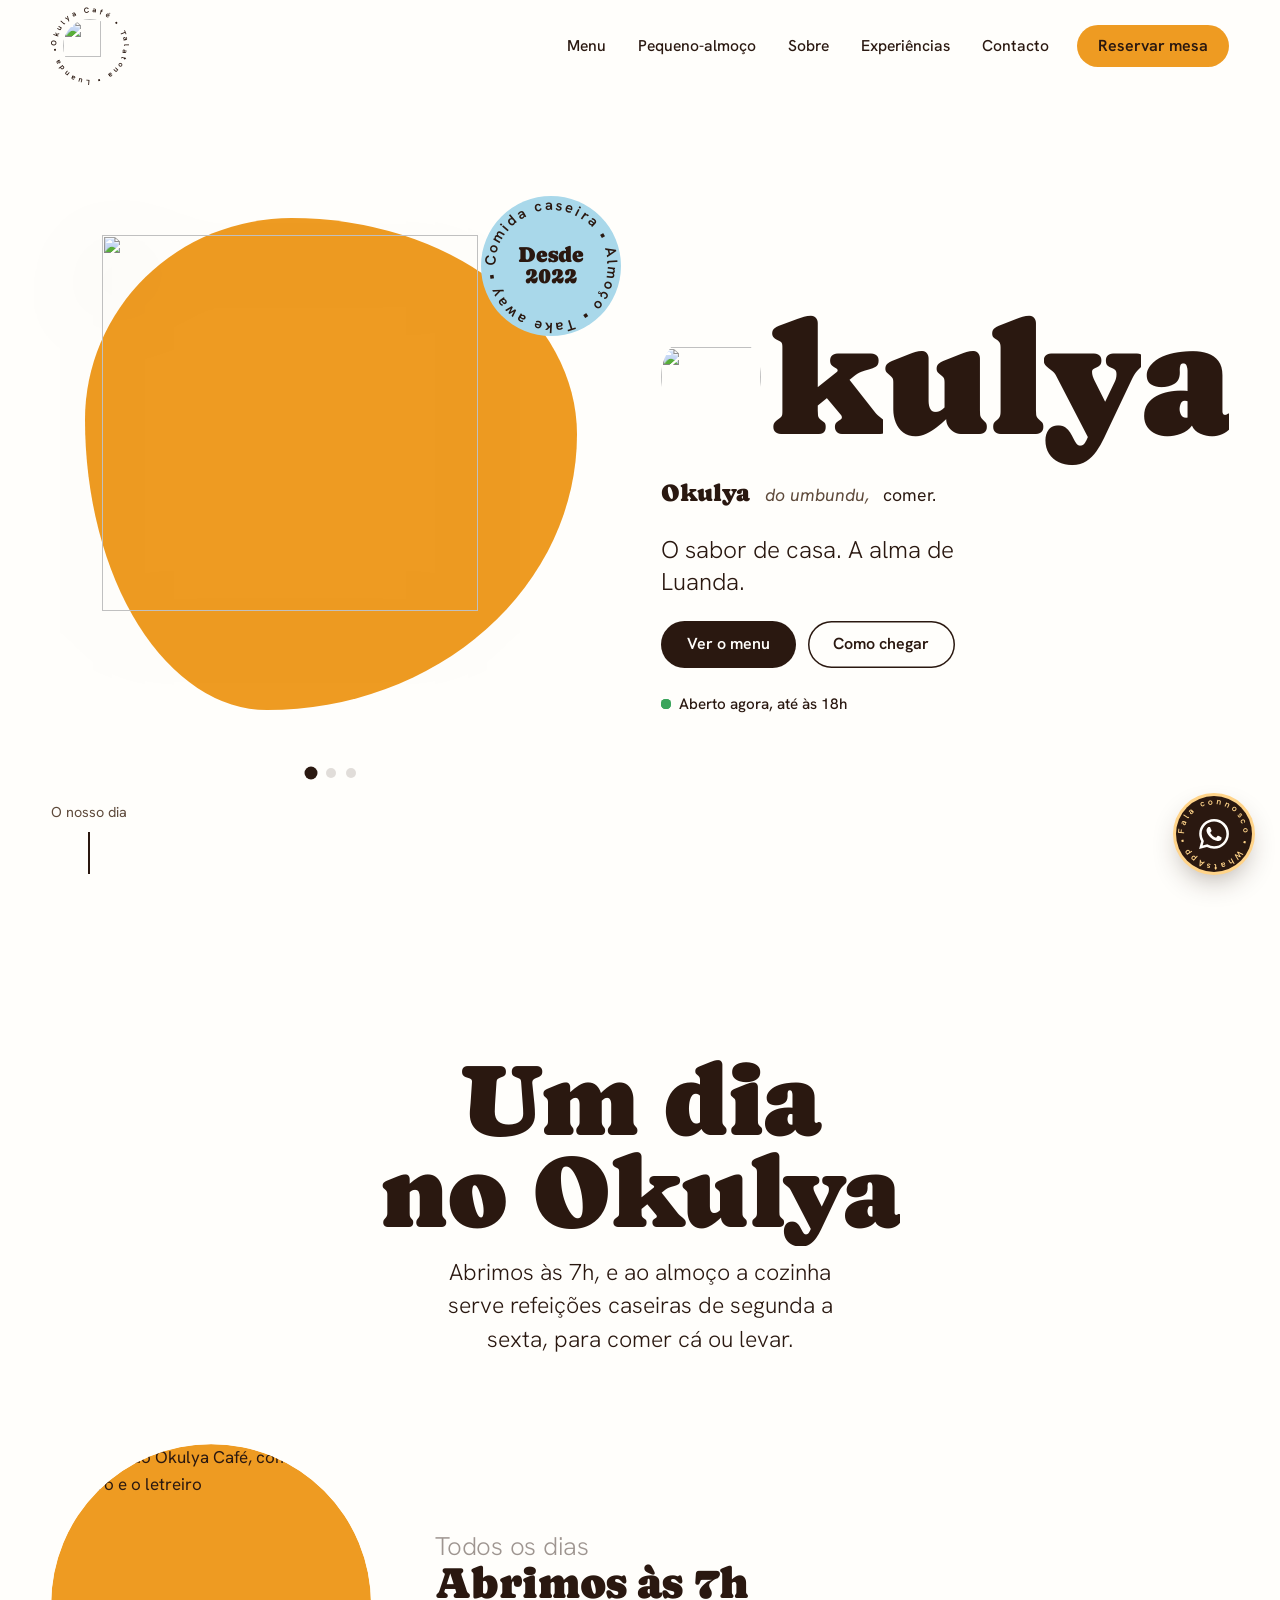
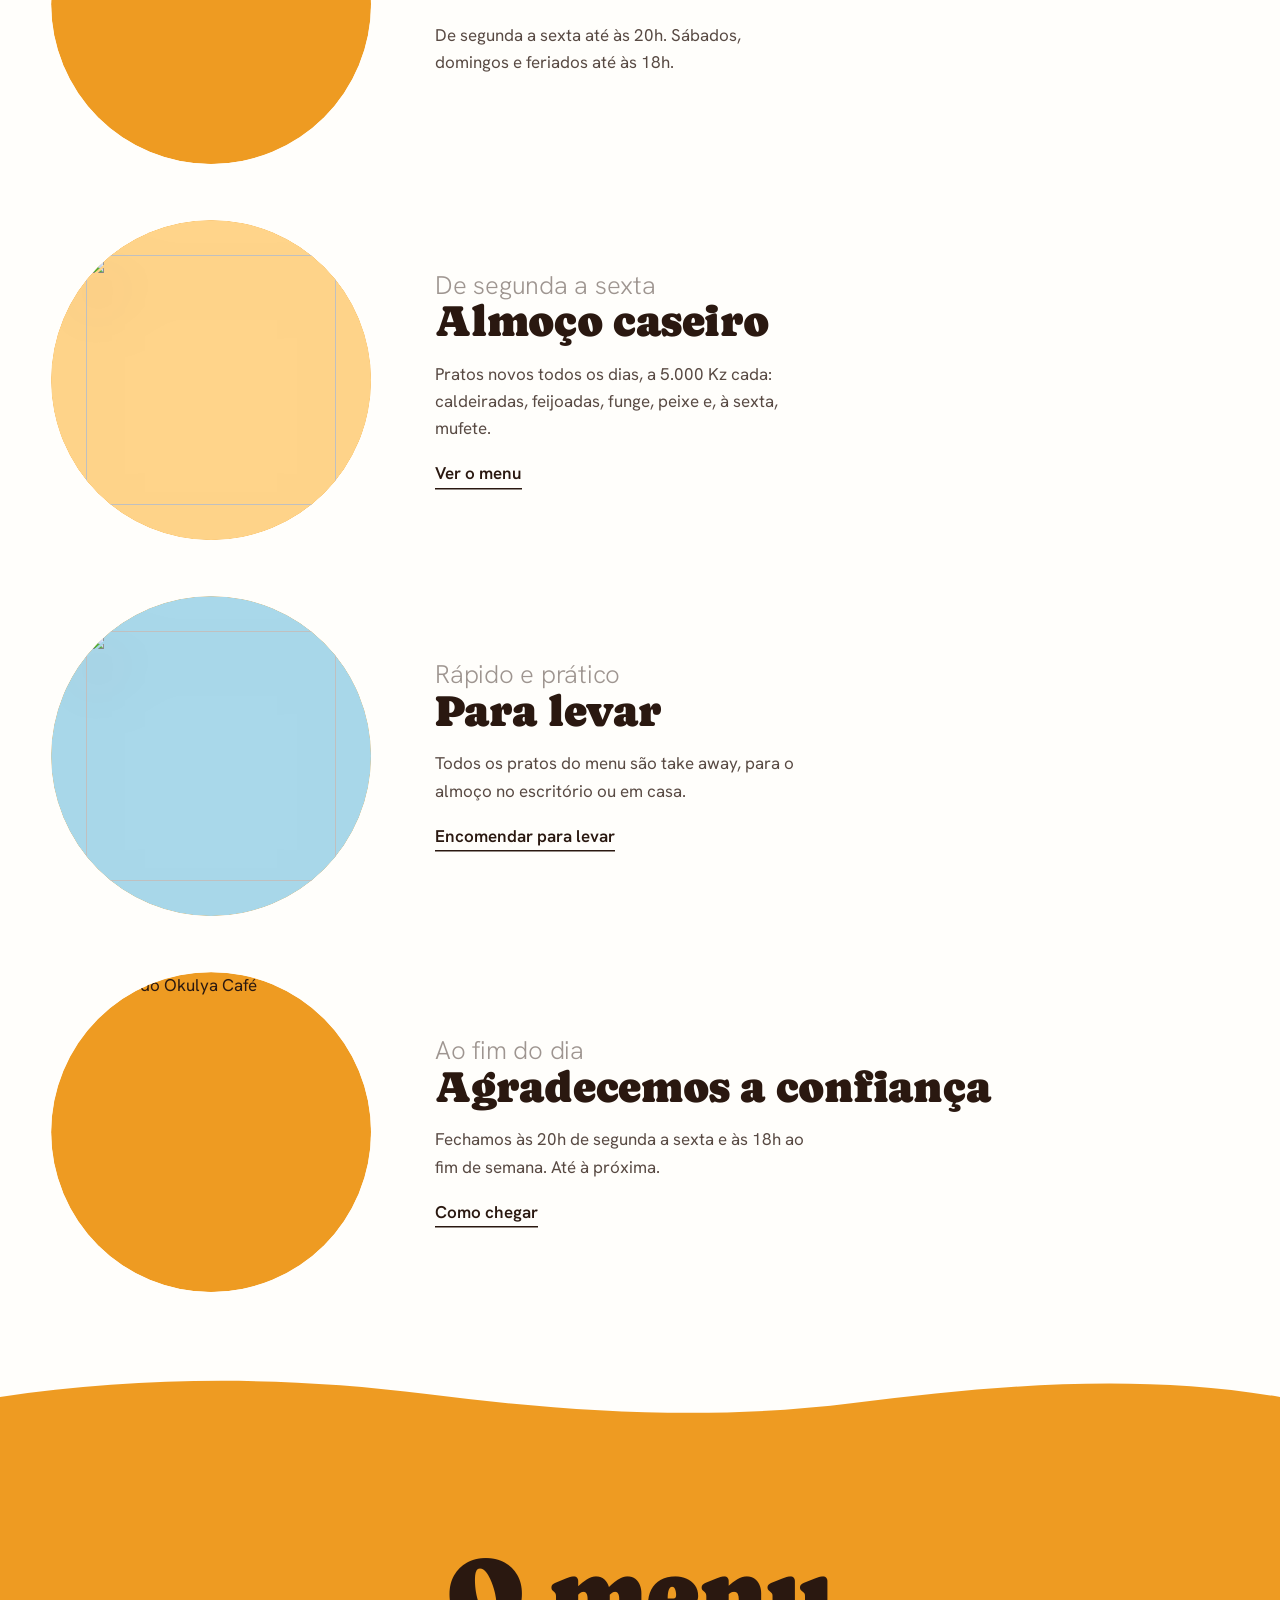
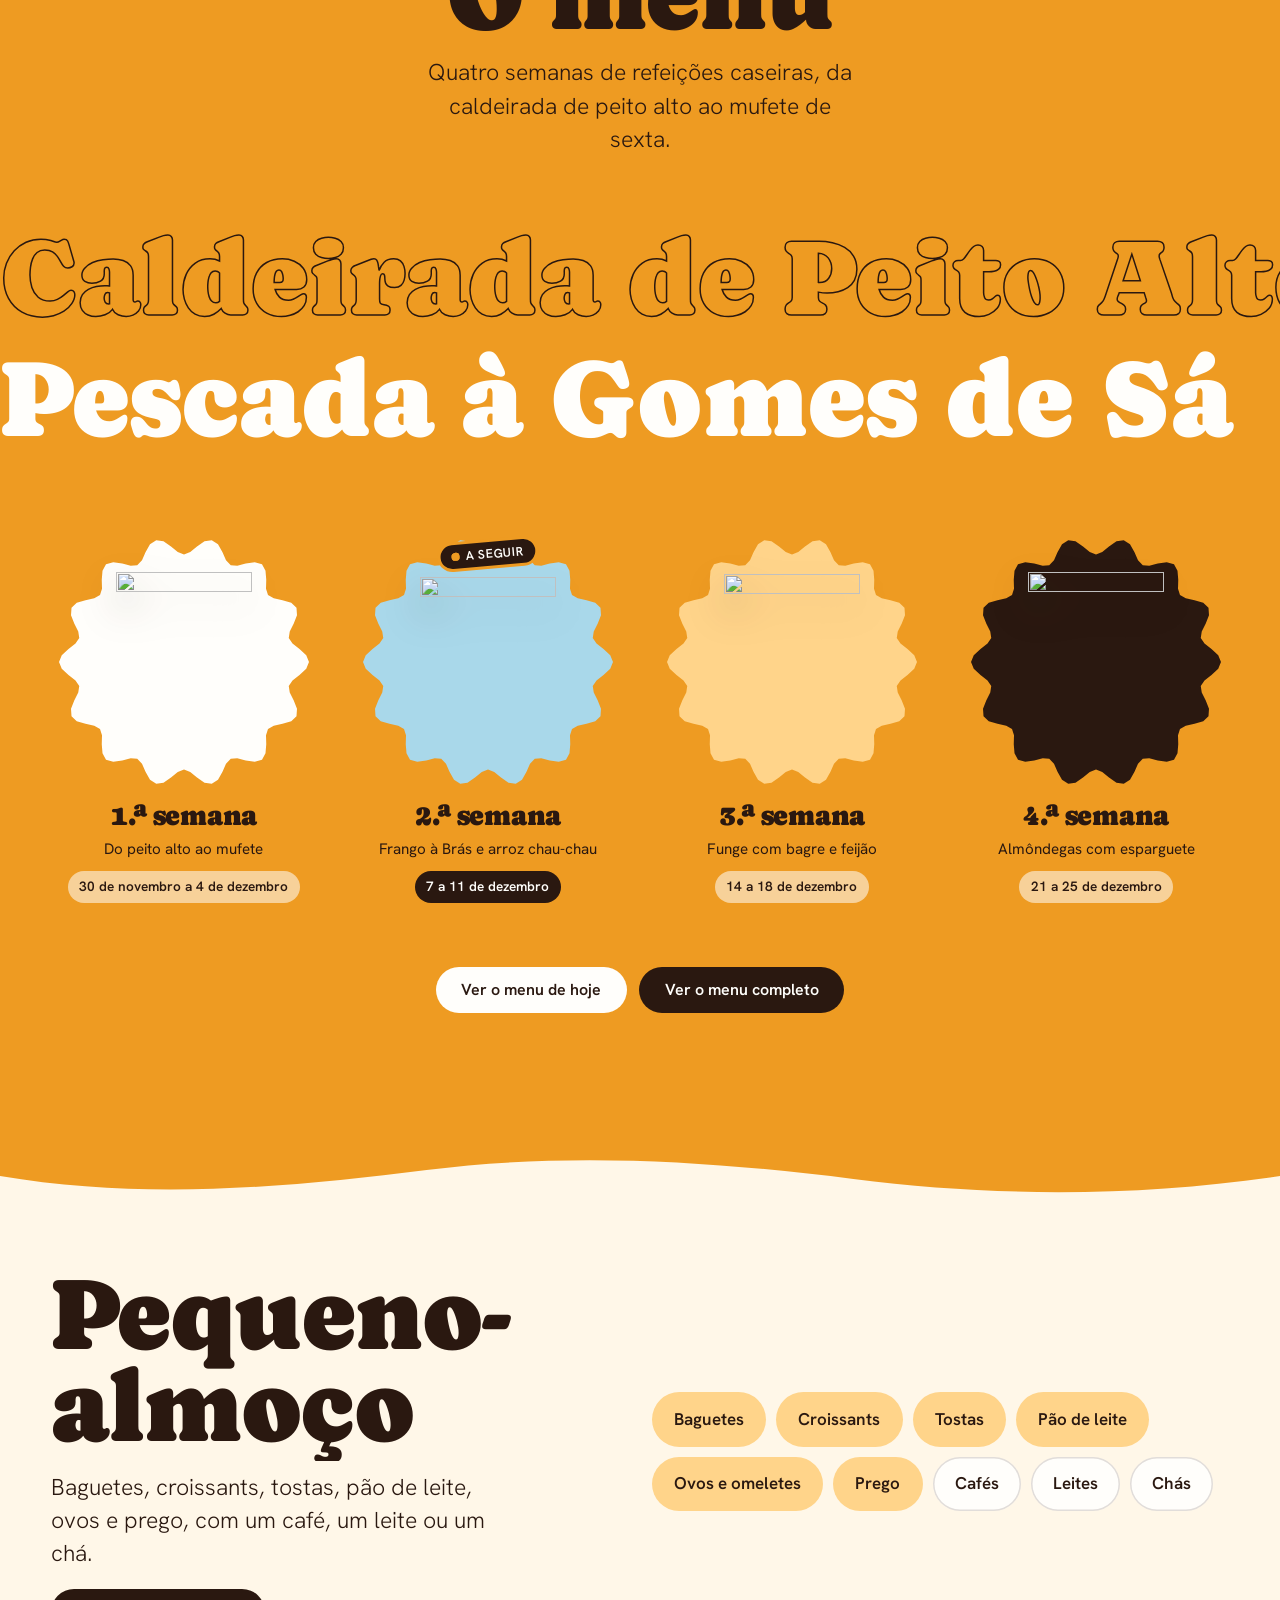
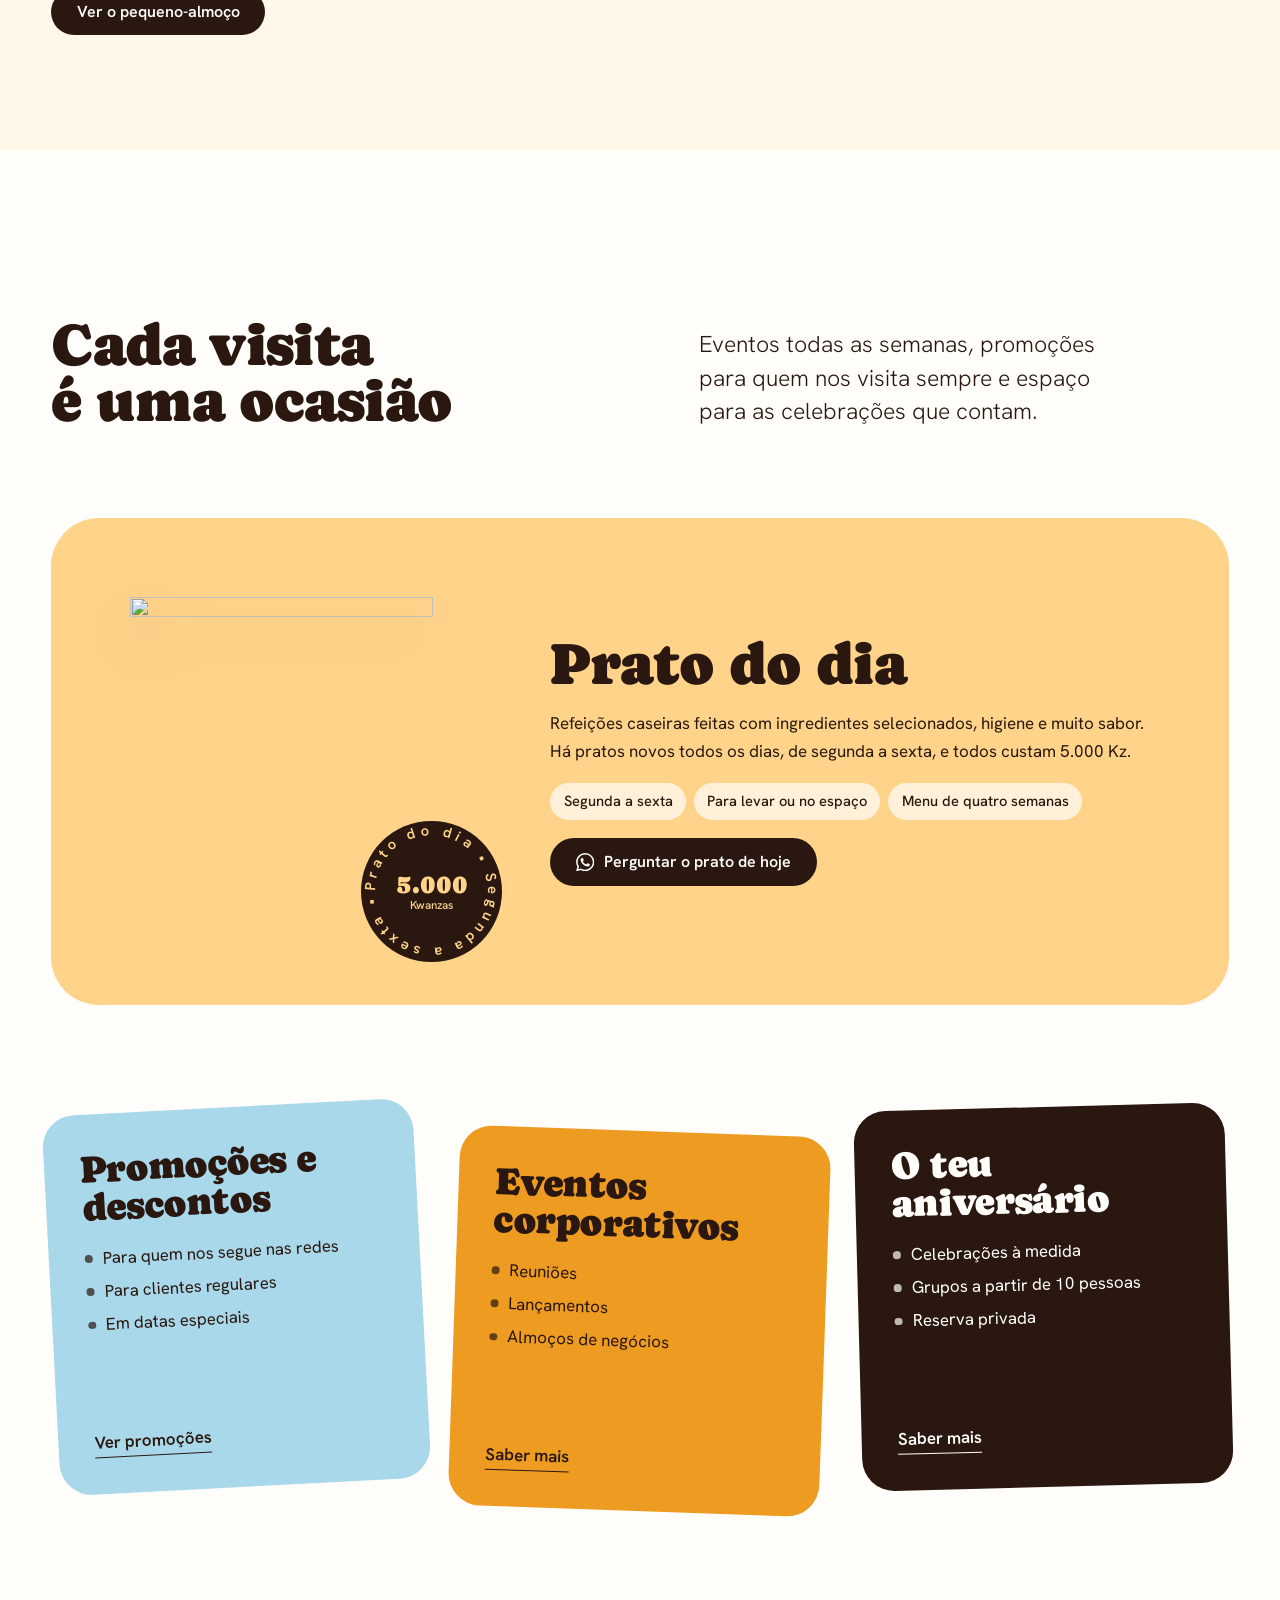
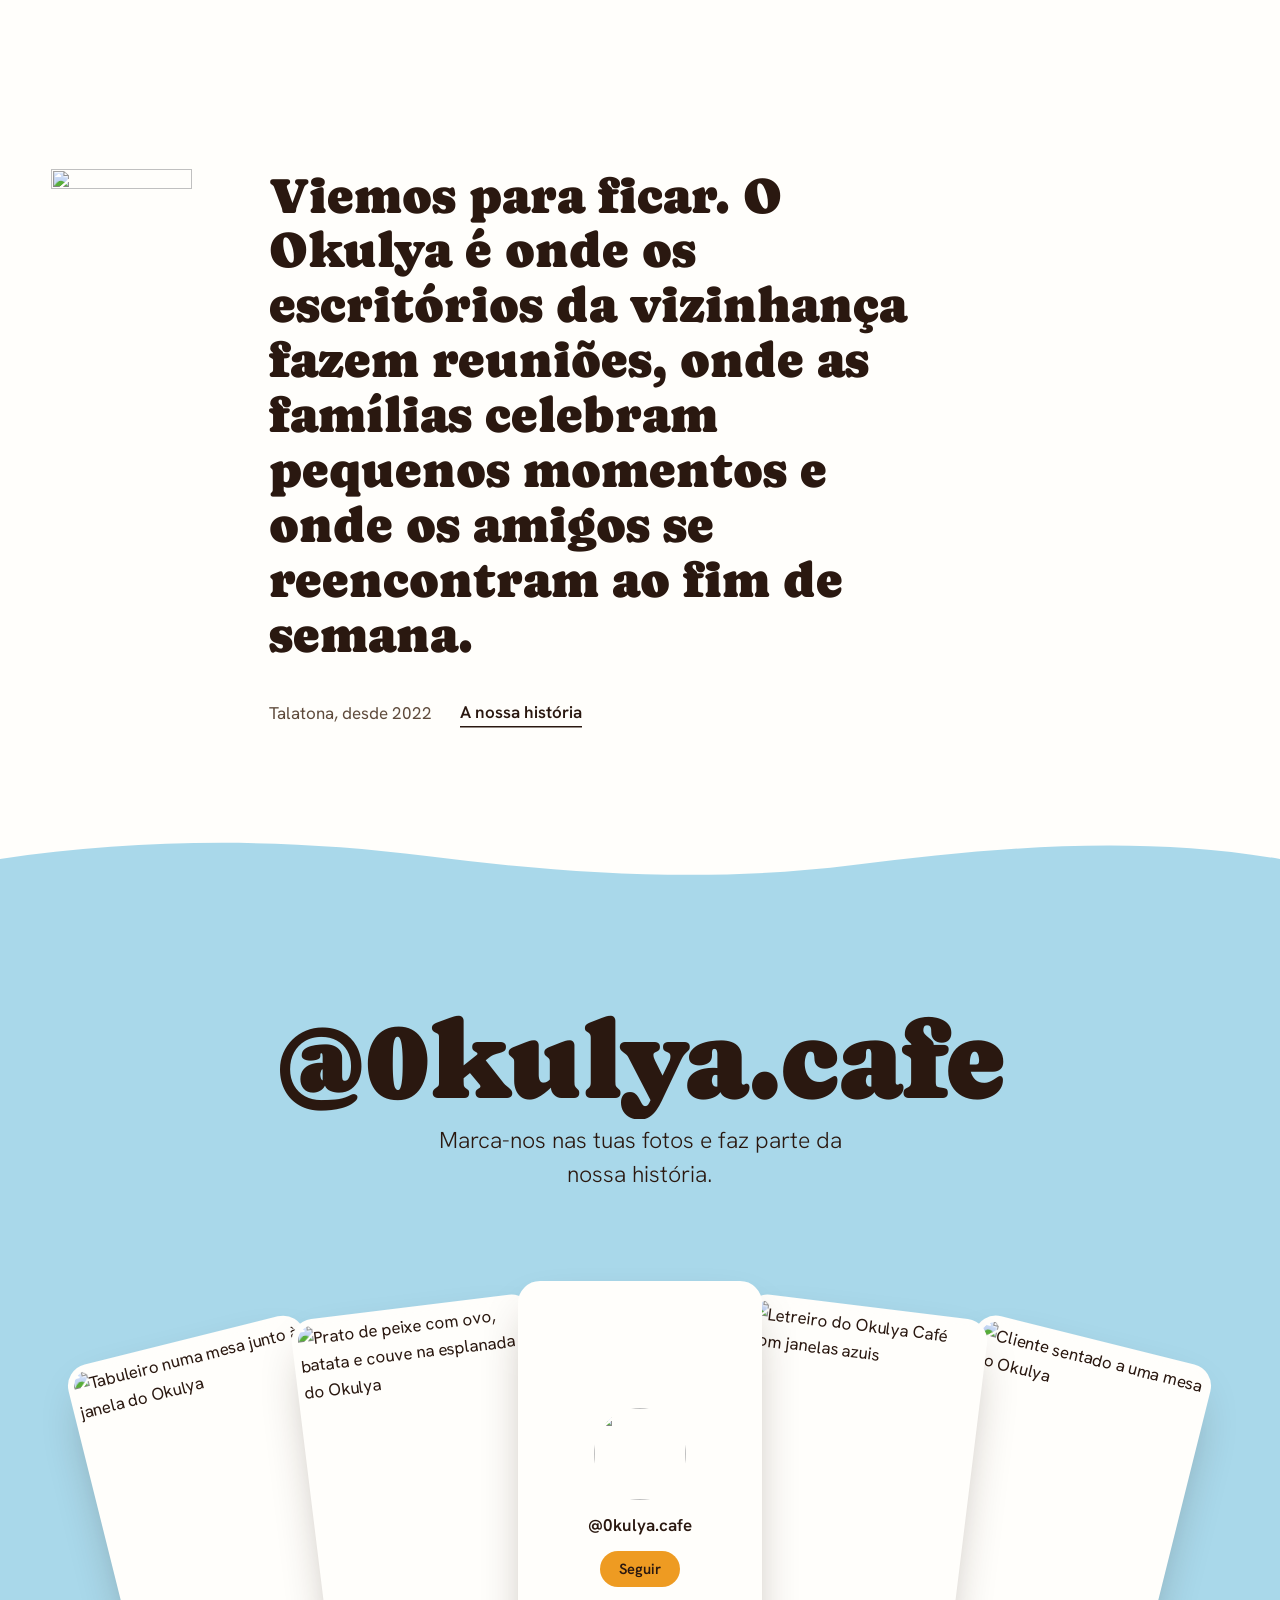
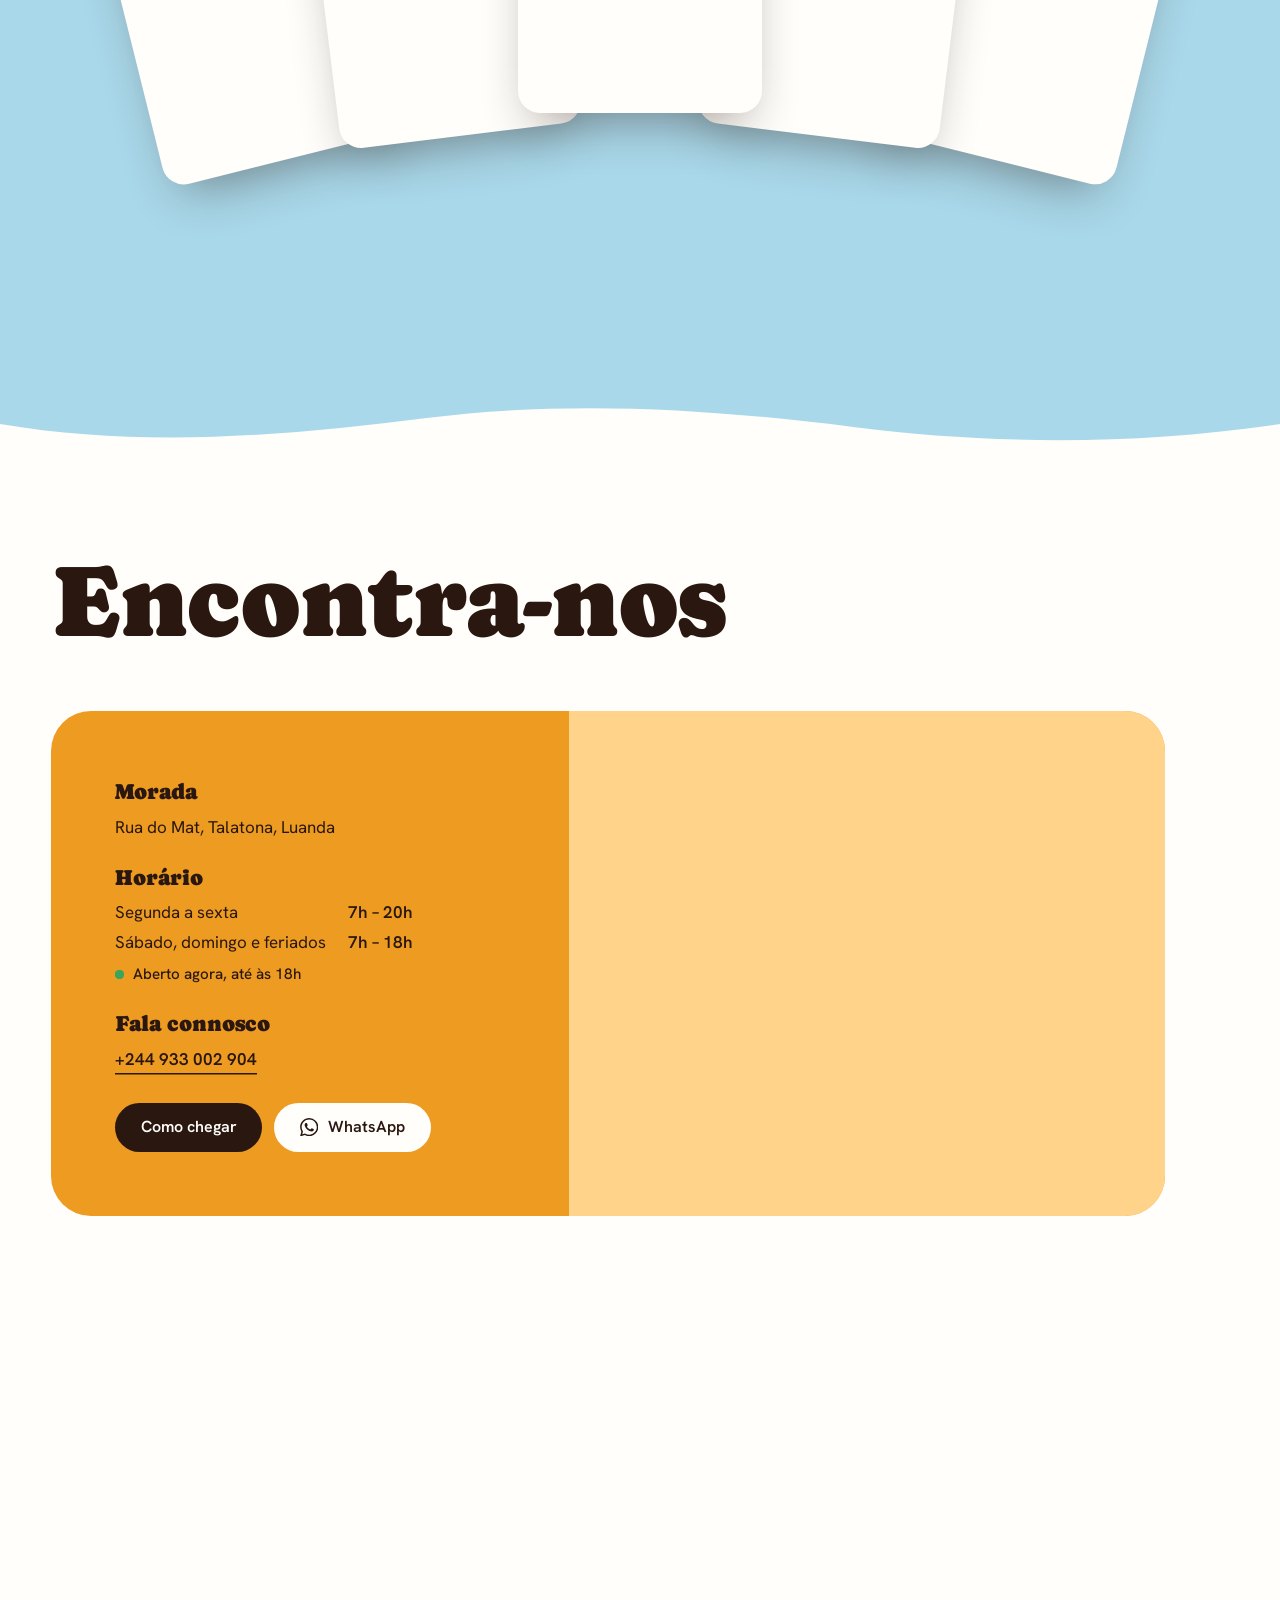
==== commit d73b7e88: "Give breakfast its own page and smooth out scrolling Breakfast moves to pequeno-almoco.html, linked " ====
--- a/okulya/index.html
+++ b/okulya/index.html
@@ -26,11 +26,12 @@
 
   <header class="site-header">
     <a class="brand" href="/okulya" aria-label="Okulya Café, página inicial">
-      <svg viewBox="0 0 100 100" aria-hidden="true"><defs><path id="ring-brand" d="M50,50 m-43,0 a43,43 0 1,1 86,0 a43,43 0 1,1 -86,0"/></defs><text><textPath href="#ring-brand" textLength="268">Okulya Café • Talatona • Luanda •</textPath></text></svg>
+      <span class="spin" aria-hidden="true"><svg viewBox="0 0 100 100"><defs><path id="ring-brand" d="M50,50 m-43,0 a43,43 0 1,1 86,0 a43,43 0 1,1 -86,0"/></defs><text><textPath href="#ring-brand" textLength="268">Okulya Café • Talatona • Luanda •</textPath></text></svg></span>
       <img src="/okulya/assets/img/logo.webp" alt="" width="56" height="56">
     </a>
     <nav class="nav" aria-label="Principal">
       <a href="/okulya/menu.html">Menu</a>
+      <a href="/okulya/pequeno-almoco.html">Pequeno-almoço</a>
       <a href="/okulya/sobre.html">Sobre</a>
       <a href="/okulya/experiencias.html">Experiências</a>
       <a href="#contacto">Contacto</a>
@@ -43,6 +44,7 @@
     <div class="mobile-menu__blob" aria-hidden="true"></div>
     <ul>
       <li><a class="mm-link" href="/okulya/menu.html">Menu</a></li>
+      <li><a class="mm-link" href="/okulya/pequeno-almoco.html">Pequeno-almoço</a></li>
       <li><a class="mm-link" href="/okulya/sobre.html">Sobre</a></li>
       <li><a class="mm-link" href="/okulya/experiencias.html">Experiências</a></li>
       <li><a class="mm-link" href="#contacto">Contacto</a></li>
@@ -74,7 +76,7 @@
           <img class="hero__plate" src="/okulya/assets/img/plate-4.webp" alt="" width="800" height="761" loading="lazy">
         </div>
         <div class="sticker hero__sticker" aria-hidden="true">
-          <svg class="ring" viewBox="0 0 100 100"><defs><path id="ring-hero" d="M50,50 m-40,0 a40,40 0 1,1 80,0 a40,40 0 1,1 -80,0"/></defs><text><textPath href="#ring-hero" textLength="248">Comida caseira • Almoço • Take away •</textPath></text></svg>
+          <span class="spin" aria-hidden="true"><svg class="ring" viewBox="0 0 100 100"><defs><path id="ring-hero" d="M50,50 m-40,0 a40,40 0 1,1 80,0 a40,40 0 1,1 -80,0"/></defs><text><textPath href="#ring-hero" textLength="248">Comida caseira • Almoço • Take away •</textPath></text></svg></span>
           <span class="sticker__core">Desde<br>2022</span>
         </div>
         <div class="hero__dots" role="group" aria-label="Pratos em destaque">
@@ -231,8 +233,29 @@
         <div class="menu-band__cta">
           <a class="btn btn--light" href="/okulya/menu.html#hoje" data-menu-today hidden>Ver o menu de hoje</a>
           <a class="btn" href="/okulya/menu.html">Ver o menu completo</a>
-          <a class="btn btn--light" href="/okulya/menu.html#pequeno-almoco">Pequeno-almoço e bebidas</a>
-        </div>
+        </div>
+      </div>
+    </section>
+
+    <!-- ============ BREAKFAST ============ -->
+    <section class="bf-band" id="pequeno-almoco" aria-labelledby="bf-title">
+      <div class="wrap bf-band__grid">
+        <div class="bf-band__lead">
+          <h2 class="display-l" id="bf-title" data-rise><span class="line-mask"><span>Pequeno-almoço</span></span></h2>
+          <p class="lede">Baguetes, croissants, tostas, pão de leite, ovos e prego, com um café, um leite ou um chá.</p>
+          <a class="btn" href="/okulya/pequeno-almoco.html">Ver o pequeno-almoço</a>
+        </div>
+        <ul class="bf-band__chips" aria-label="Categorias do pequeno-almoço">
+          <li><a href="/okulya/pequeno-almoco.html#baguetes">Baguetes</a></li>
+          <li><a href="/okulya/pequeno-almoco.html#croissants">Croissants</a></li>
+          <li><a href="/okulya/pequeno-almoco.html#tostas">Tostas</a></li>
+          <li><a href="/okulya/pequeno-almoco.html#pao-de-leite">Pão de leite</a></li>
+          <li><a href="/okulya/pequeno-almoco.html#ovos">Ovos e omeletes</a></li>
+          <li><a href="/okulya/pequeno-almoco.html#prego">Prego</a></li>
+          <li><a class="is-drink" href="/okulya/pequeno-almoco.html#cafes">Cafés</a></li>
+          <li><a class="is-drink" href="/okulya/pequeno-almoco.html#leites">Leites</a></li>
+          <li><a class="is-drink" href="/okulya/pequeno-almoco.html#chas">Chás</a></li>
+        </ul>
       </div>
     </section>
 
@@ -248,7 +271,7 @@
           <div class="prato__visual">
             <img src="/okulya/assets/img/plate-4.webp" alt="" width="800" height="761" loading="lazy">
             <div class="sticker prato__price" data-pop>
-              <svg class="ring" viewBox="0 0 100 100" aria-hidden="true"><defs><path id="ring-prato" d="M50,50 m-40,0 a40,40 0 1,1 80,0 a40,40 0 1,1 -80,0"/></defs><text><textPath href="#ring-prato" textLength="248">Prato do dia • Segunda a sexta •</textPath></text></svg>
+              <span class="spin" aria-hidden="true"><svg class="ring" viewBox="0 0 100 100"><defs><path id="ring-prato" d="M50,50 m-40,0 a40,40 0 1,1 80,0 a40,40 0 1,1 -80,0"/></defs><text><textPath href="#ring-prato" textLength="248">Prato do dia • Segunda a sexta •</textPath></text></svg></span>
               <span class="sticker__core">5.000<small>Kwanzas</small></span>
             </div>
           </div>
@@ -413,14 +436,14 @@
       <div class="footer__legal">
         <span>© <span data-year>2026</span> Okulya Café, Talatona, Luanda</span>
         <a class="footer__credit" href="https://innoweb.agency" target="_blank" rel="noopener">Made by Innoweb Agency Solutions</a>
-        <span class="footer__links"><a href="/okulya/menu.html">Menu</a><a href="/okulya/sobre.html">Sobre</a><a href="/okulya/experiencias.html">Experiências</a></span>
+        <span class="footer__links"><a href="/okulya/menu.html">Menu</a><a href="/okulya/pequeno-almoco.html">Pequeno-almoço</a><a href="/okulya/sobre.html">Sobre</a><a href="/okulya/experiencias.html">Experiências</a></span>
       </div>
     </div>
     <p class="footer__word" aria-hidden="true">okulya</p>
   </footer>
 
   <a class="sticker wa" href="https://wa.me/244933002904?text=Ol%C3%A1!%20Gostaria%20de%20saber%20mais%20sobre%20o%20Okulya%20Caf%C3%A9." target="_blank" rel="noopener" aria-label="Fala connosco no WhatsApp">
-    <svg class="ring" viewBox="0 0 100 100" aria-hidden="true"><defs><path id="ring-wa" d="M50,50 m-39,0 a39,39 0 1,1 78,0 a39,39 0 1,1 -78,0"/></defs><text><textPath href="#ring-wa" textLength="240">Fala connosco • WhatsApp •</textPath></text></svg>
+    <span class="spin" aria-hidden="true"><svg class="ring" viewBox="0 0 100 100"><defs><path id="ring-wa" d="M50,50 m-39,0 a39,39 0 1,1 78,0 a39,39 0 1,1 -78,0"/></defs><text><textPath href="#ring-wa" textLength="240">Fala connosco • WhatsApp •</textPath></text></svg></span>
     <svg class="wa__icon" viewBox="0 0 24 24" aria-hidden="true"><use href="#i-wa"/></svg>
   </a>
 
--- a/okulya/assets/css/style.css
+++ b/okulya/assets/css/style.css
@@ -80,7 +80,7 @@
 
 /* split-line reveal: lines rise out of a mask */
 .line-mask { display: block; overflow: hidden; padding-bottom: .08em; margin-bottom: -.08em; }
-.line-mask > span { display: block; will-change: transform; }
+.line-mask > span { display: block; }
 
 /* ---------- buttons & links ---------- */
 .btn {
@@ -111,8 +111,19 @@
 .status::before {
   content: ""; width: .6em; height: .6em; border-radius: 50%; background: #9A8F86; flex: none;
 }
-.status.is-open::before { background: #3BA55C; box-shadow: 0 0 0 0 rgba(59, 165, 92, .5); animation: ping 2.2s infinite; }
-@keyframes ping { 70% { box-shadow: 0 0 0 .6em rgba(59, 165, 92, 0); } 100% { box-shadow: 0 0 0 0 rgba(59, 165, 92, 0); } }
+.status.is-open { position: relative; }
+.status.is-open::before { background: #3BA55C; }
+/* the pulse is a separate dot that grows and fades: transform and opacity only, so it
+   runs on the GPU (an animated box-shadow repainted on every frame, all the time) */
+.status.is-open::after {
+  content: ""; position: absolute; left: 0; top: 50%; width: .6em; height: .6em; margin-top: -.3em;
+  border-radius: 50%; background: #3BA55C; pointer-events: none;
+  animation: pulse 2.2s infinite;
+}
+@keyframes pulse {
+  0% { transform: scale(1); opacity: .55; }
+  70%, 100% { transform: scale(3); opacity: 0; }
+}
 
 /* ==========================================================================
    Page transition (circle wipe in amber, the logo in the middle)
@@ -177,7 +188,11 @@
 .brand { position: relative; display: block; width: 78px; height: 78px; flex: none; transition: width .35s var(--ease), height .35s var(--ease); }
 .is-scrolled .brand { width: 62px; height: 62px; }
 .brand img { position: absolute; inset: 15%; width: 70%; height: 70%; border-radius: 50%; }
-.brand svg { position: absolute; inset: 0; width: 100%; height: 100%; animation: spin 22s linear infinite; }
+/* Rotating rings: the turn is on the HTML wrapper (.spin), which the GPU rotates as a
+   flat image. Rotating the <svg> itself made Chrome lay its text out again every frame. */
+.spin { position: absolute; inset: 0; display: block; pointer-events: none; }
+.spin > svg { width: 100%; height: 100%; }
+.brand .spin { animation: spin 22s linear infinite; }
 .brand text { font: 600 9.6px var(--font-body); letter-spacing: .14em; fill: var(--cafe); }
 @keyframes spin { to { transform: rotate(360deg); } }
 
@@ -223,7 +238,7 @@
 .mobile-menu ul { display: grid; gap: 4px; }
 .mobile-menu li { overflow: hidden; }
 .mobile-menu a.mm-link {
-  display: block; font-family: var(--font-display); font-size: clamp(3rem, 14vw, 5rem); line-height: 1.05;
+  display: block; font-family: var(--font-display); font-size: clamp(2.3rem, 10.5vw, 4.4rem); line-height: 1.08;
   text-decoration: none; transform: translateY(110%);
   transition: transform .6s var(--ease);
 }
@@ -231,12 +246,14 @@
 .menu-open .mobile-menu li:nth-child(2) a { transition-delay: .06s; }
 .menu-open .mobile-menu li:nth-child(3) a { transition-delay: .12s; }
 .menu-open .mobile-menu li:nth-child(4) a { transition-delay: .18s; }
+.menu-open .mobile-menu li:nth-child(5) a { transition-delay: .24s; }
 .mobile-menu__foot { margin-top: auto; display: grid; gap: 14px; font-size: 1rem; }
 .mobile-menu__blob {
   position: absolute; z-index: -1; right: -30vw; bottom: -10vh; width: 90vw; aspect-ratio: 1;
   background: var(--mel); border-radius: 42% 58% 63% 37% / 41% 44% 56% 59%;
-  animation: blob 40s linear infinite;
-}
+}
+/* only turns while the menu is open: a hidden animation still costs every frame */
+.menu-open .mobile-menu__blob { animation: blob 40s linear infinite; }
 
 @media (max-width: 960px) {
   :root { --header-h: 78px; }
@@ -267,7 +284,7 @@
   background: var(--bg, var(--mel)); color: var(--fg, var(--cafe));
   text-align: center; text-decoration: none;
 }
-.sticker svg.ring { position: absolute; inset: 0; width: 100%; height: 100%; animation: spin 16s linear infinite; }
+.sticker .spin { animation: spin 16s linear infinite; }
 .sticker svg.ring text { font: 600 10.5px var(--font-body); letter-spacing: .16em; fill: currentColor; }
 .sticker__core { position: relative; font-family: var(--font-display); line-height: .95; }
 
@@ -303,7 +320,8 @@
   border-radius: 42% 58% 63% 37% / 41% 44% 56% 59%;
   animation: blob 36s linear infinite; will-change: transform;
 }
-.hero__plates { position: absolute; inset: 0; will-change: transform; }
+/* a slow turn in CSS, so the GPU runs it (it was a never-ending GSAP tween on the main thread) */
+.hero__plates { position: absolute; inset: 0; animation: spin 90s linear infinite; }
 .hero__plate {
   position: absolute; inset: 9%; width: 82%; height: 82%; object-fit: contain;
   filter: drop-shadow(0 30px 40px rgba(42, 24, 16, .28));
@@ -793,13 +811,15 @@
    MENU page
    ========================================================================== */
 .menu-nav {
-  position: sticky; top: 74px; z-index: 40;
+  --nav-top: 74px;
+  position: sticky; top: var(--nav-top); z-index: 40;
   padding: 14px var(--gutter);
   background: rgba(255, 254, 251, .97);
-  transition: top .55s var(--ease);
-}
-.header-hidden .menu-nav { top: 0; }
-@media (max-width: 960px) { .menu-nav { top: 68px; } }
+  transition: transform .55s var(--ease);
+}
+/* follows the top bar up with a transform: animating `top` re-laid the page out every frame */
+.header-hidden .menu-nav { transform: translateY(calc(-1 * var(--nav-top))); }
+@media (max-width: 960px) { .menu-nav { --nav-top: 68px; } }
 .menu-nav ul { display: flex; gap: 8px; justify-content: center; overflow-x: auto; scrollbar-width: none; }
 .menu-nav ul::-webkit-scrollbar { display: none; }
 .menu-nav a {
@@ -839,15 +859,18 @@
 /* ---------- dates on the monthly menu (all added by main.js) ---------- */
 /* "Esta semana" / "Hoje": a dark pill with a pulsing amber dot */
 .now-tag {
-  display: inline-flex; align-items: center; gap: .5em; justify-self: start;
+  position: relative; display: inline-flex; align-items: center; gap: .5em; justify-self: start;
   padding: .45em .9em; border-radius: 999px; background: var(--cafe); color: var(--cal);
   font: 600 .78rem/1 var(--font-body); letter-spacing: .06em; text-transform: uppercase; white-space: nowrap;
 }
 .now-tag::before {
   content: ""; width: .6em; height: .6em; border-radius: 50%; background: var(--ambar); flex: none;
-  animation: ping-ambar 2.2s infinite;
-}
-@keyframes ping-ambar { 0% { box-shadow: 0 0 0 0 rgba(238, 155, 34, .6); } 70%, 100% { box-shadow: 0 0 0 .6em rgba(238, 155, 34, 0); } }
+}
+.now-tag::after {
+  content: ""; position: absolute; left: .9em; top: 50%; width: .6em; height: .6em; margin-top: -.3em;
+  border-radius: 50%; background: var(--ambar); pointer-events: none;
+  animation: pulse 2.2s infinite;
+}
 
 .menu-nav small { font-size: .8em; font-weight: 400; opacity: .6; margin-left: .2em; }
 .menu-nav a.is-now { position: relative; }
@@ -935,7 +958,15 @@
 }
 .cal__day:hover { transform: scale(1.12); background: var(--mel); }
 .cal__day.is-past { color: rgba(42, 24, 16, .3); text-decoration: line-through; text-decoration-thickness: 1.5px; }
-.cal__day.is-today { background: var(--ambar); color: var(--cafe); animation: ping-ambar 2.2s infinite; }
+.cal__day.is-today { position: relative; isolation: isolate; background: var(--ambar); color: var(--cafe); }
+.cal__day.is-today::after {
+  content: ""; position: absolute; inset: 0; z-index: -1; border-radius: 50%; background: var(--ambar);
+  pointer-events: none; animation: pulse-day 2.2s infinite;
+}
+@keyframes pulse-day {
+  0% { transform: scale(1); opacity: .6; }
+  70%, 100% { transform: scale(1.5); opacity: 0; }
+}
 .cal__key { display: flex; flex-wrap: wrap; gap: 8px 18px; font-size: .85rem; color: var(--cafe-soft); }
 .cal__key li { display: inline-flex; align-items: center; gap: .5em; }
 .cal__dot { width: .8em; height: .8em; border-radius: 50%; }
@@ -971,12 +1002,64 @@
 .menu-section__aside img.menu-section__photo { width: min(100%, 280px); aspect-ratio: 1; object-fit: cover; border-radius: 50%; filter: none; }
 .menu-item__price small { font-weight: 400; }
 
-/* breakfast and drinks: grouped price lists */
-.menu-groups { display: grid; gap: clamp(36px, 5vw, 56px); }
-.menu-group__title { font-family: var(--font-display); font-size: clamp(1.35rem, 2vw, 1.7rem); line-height: 1.1; margin-bottom: 14px; }
-.menu-list--prices .menu-item { padding-block: 12px; }
-.menu-list--prices .menu-item:first-child { padding-top: 0; }
-.menu-list--prices .menu-item__name { font: 500 1.06rem/1.35 var(--font-body); }
+/* ==========================================================================
+   Lunch / breakfast switch (menu page and breakfast page heroes)
+   ========================================================================== */
+.menu-switch {
+  position: relative; z-index: 2; display: inline-grid; grid-template-columns: 1fr 1fr; gap: 6px;
+  margin-top: clamp(24px, 3vw, 36px); padding: 6px; border-radius: 999px;
+  background: var(--cal); box-shadow: inset 0 0 0 1.5px var(--line), 0 14px 30px -18px rgba(42, 24, 16, .35);
+}
+.menu-switch a {
+  display: grid; justify-items: center; gap: 2px; padding: .75em 1.6em; border-radius: 999px;
+  text-decoration: none; text-align: center; transition: background-color .25s, color .25s;
+}
+.menu-switch b { font-family: var(--font-display); font-weight: 400; font-size: clamp(1.1rem, 1.6vw, 1.35rem); line-height: 1.1; }
+.menu-switch small { font-size: .78rem; opacity: .7; white-space: nowrap; }
+.menu-switch a:hover { background: rgba(255, 212, 138, .55); }
+.menu-switch a[aria-current="page"] { background: var(--cafe); color: var(--cal); }
+@media (max-width: 480px) {
+  .menu-switch { display: grid; width: 100%; }
+  .menu-switch a { padding: .7em .6em; }
+}
+
+/* ==========================================================================
+   Breakfast page: every category as a card, prices aligned on the right
+   ========================================================================== */
+/* room under the big title for the cedilla of "almoço" */
+.page-hero--bf .line-mask { padding-bottom: .24em; margin-bottom: -.1em; }
+.bf-section { padding-block: clamp(56px, 8vw, 110px); }
+.bf-section--drinks { background: #FFF7E8; }
+.bf-section__title { margin-bottom: clamp(24px, 4vw, 44px); }
+.bf-grid { columns: 3 300px; column-gap: clamp(16px, 2.4vw, 28px); }
+.bf-card {
+  break-inside: avoid; margin-bottom: clamp(16px, 2.4vw, 28px);
+  padding: clamp(22px, 2.6vw, 32px); border-radius: 28px;
+  background: var(--cal); box-shadow: inset 0 0 0 1.5px var(--line);
+  scroll-margin-top: 150px;
+}
+.bf-section--drinks .bf-card { background: #FFFEFB; }
+.bf-card__title { font-family: var(--font-display); font-size: clamp(1.45rem, 2.2vw, 1.85rem); line-height: 1.1; margin-bottom: 14px; }
+.price-list li { display: flex; align-items: baseline; gap: 10px; padding-block: 11px; border-top: 1px dashed var(--line); font-size: 1.06rem; line-height: 1.35; }
+.price-list li:first-child { border-top: 0; padding-top: 4px; }
+.price-list__dots { flex: 1; min-width: 16px; border-bottom: 2px dotted rgba(42, 24, 16, .25); translate: 0 -.3em; }
+.price-list__price { font-weight: 600; white-space: nowrap; font-variant-numeric: tabular-nums; }
+.bf-card.is-flash { animation: day-flash 1.8s var(--ease); }
+
+/* homepage: breakfast band with a chip for every category */
+.bf-band { padding-block: clamp(64px, 9vw, 120px); background: #FFF7E8; }
+.bf-band__grid { display: grid; grid-template-columns: 1fr 1.1fr; gap: clamp(32px, 6vw, 90px); align-items: center; }
+.bf-band__lead { display: grid; gap: 18px; justify-items: start; }
+.bf-band__chips { display: flex; flex-wrap: wrap; gap: 10px; }
+.bf-band__chips a {
+  display: block; padding: .8em 1.3em; border-radius: 999px; text-decoration: none; font-weight: 600;
+  background: var(--mel); transition: transform .3s var(--ease-back), background-color .25s;
+}
+.bf-band__chips a.is-drink { background: var(--cal); box-shadow: inset 0 0 0 1.5px var(--line); }
+.bf-band__chips a:hover { transform: translateY(-3px) rotate(-2deg); background: var(--ambar); }
+@media (max-width: 860px) {
+  .bf-band__grid { grid-template-columns: 1fr; }
+}
 
 @media (max-width: 860px) {
   .menu-section__grid { grid-template-columns: 1fr; }
@@ -1080,6 +1163,10 @@
 /* ==========================================================================
    Reduced motion: keep everything readable and still
    ========================================================================== */
+/* looping decorations stop while they are off screen (main.js sets .is-offscreen) */
+.is-offscreen, .is-offscreen::before, .is-offscreen::after,
+.is-offscreen .spin, .is-offscreen img, .is-offscreen i::after { animation-play-state: paused !important; }
+
 @media (prefers-reduced-motion: reduce) {
   *, *::before, *::after { animation-duration: .001ms !important; animation-iteration-count: 1 !important; transition-duration: .001ms !important; }
   html.is-entering .pt { animation: none; clip-path: circle(0% at 50% 50%); }
